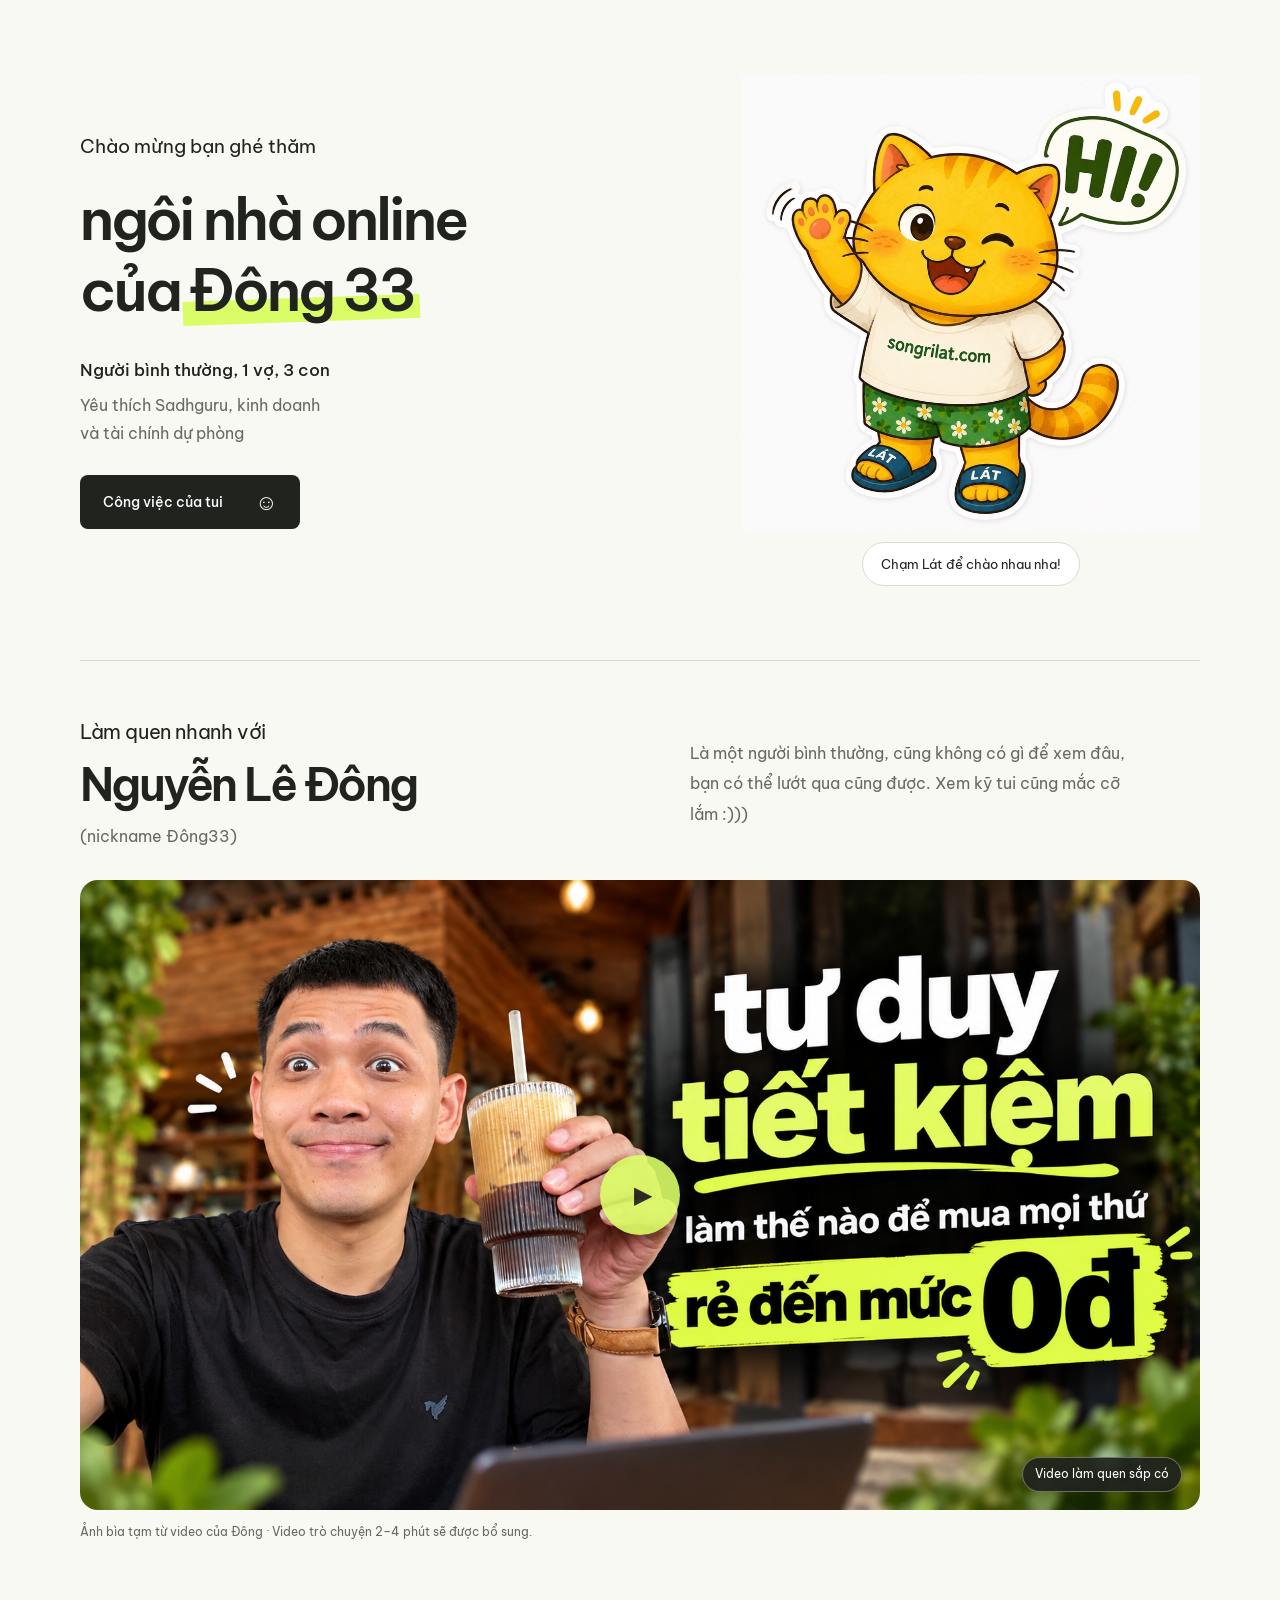
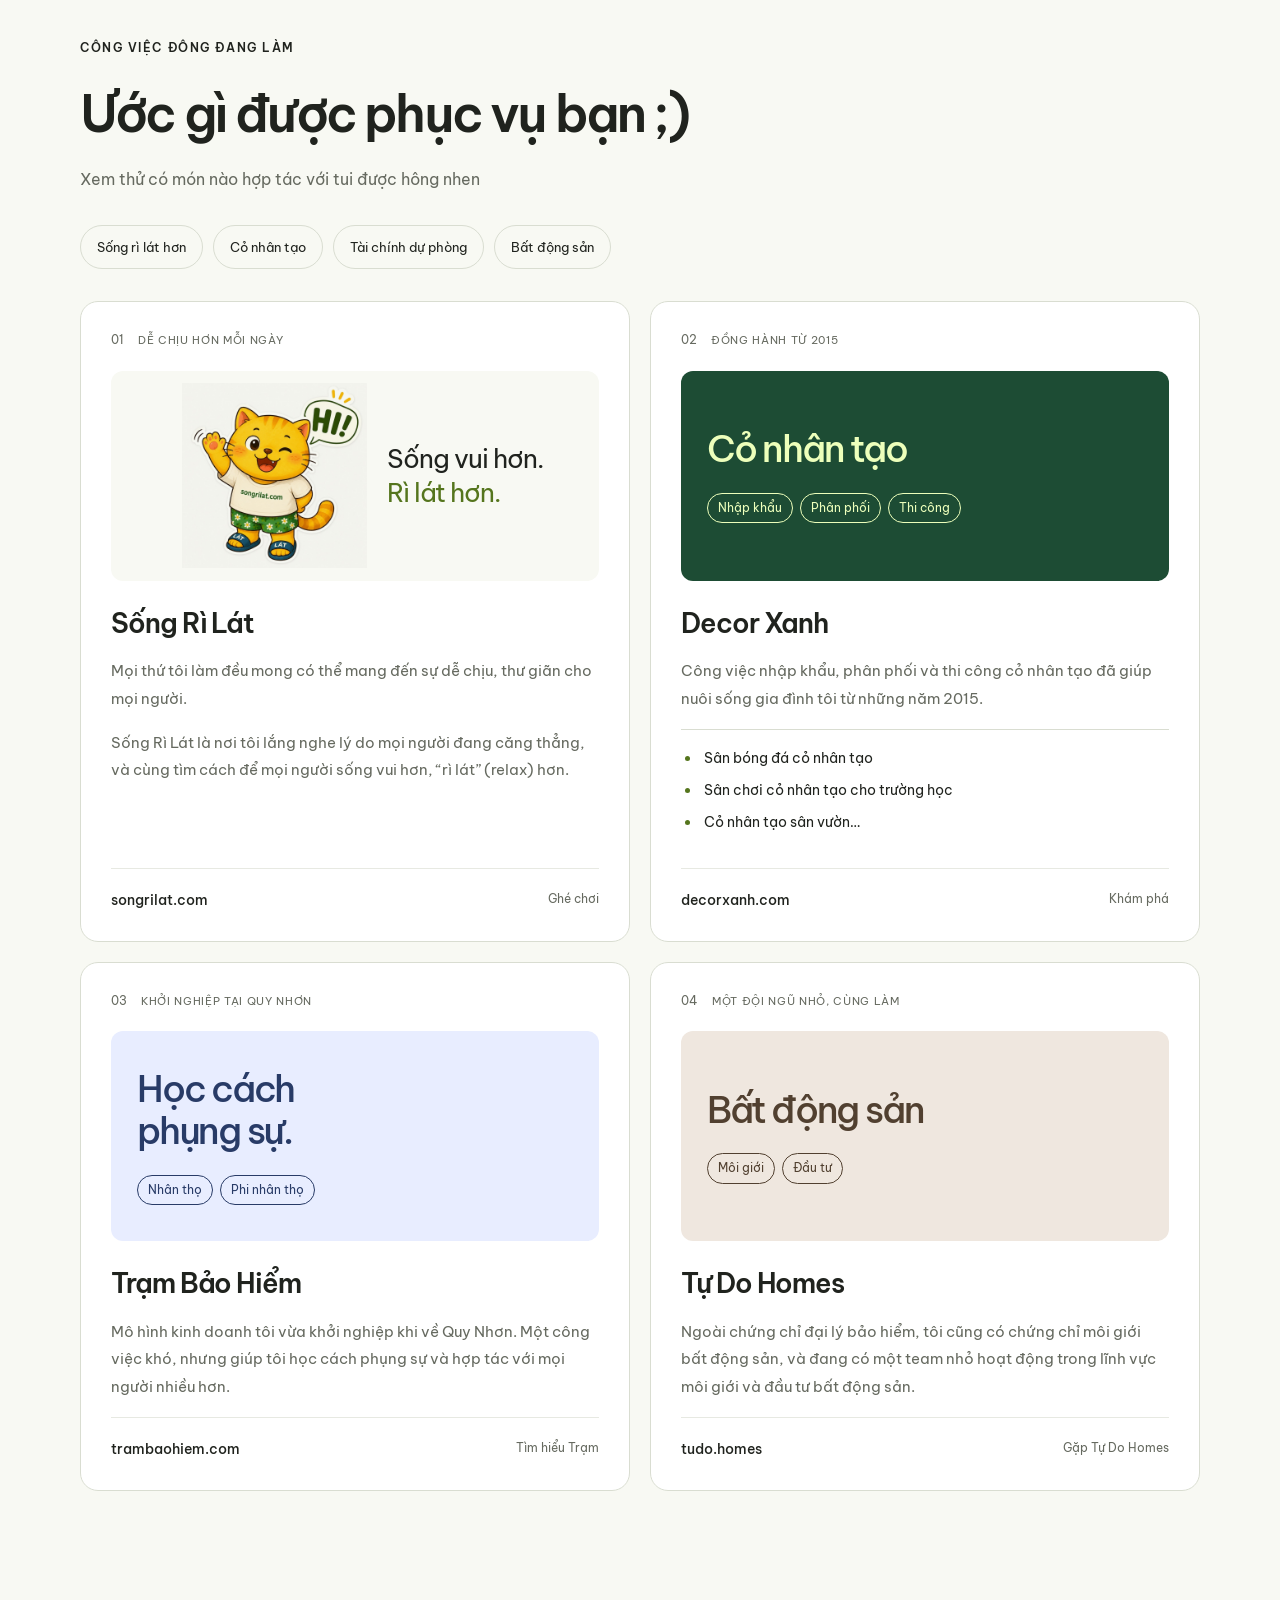
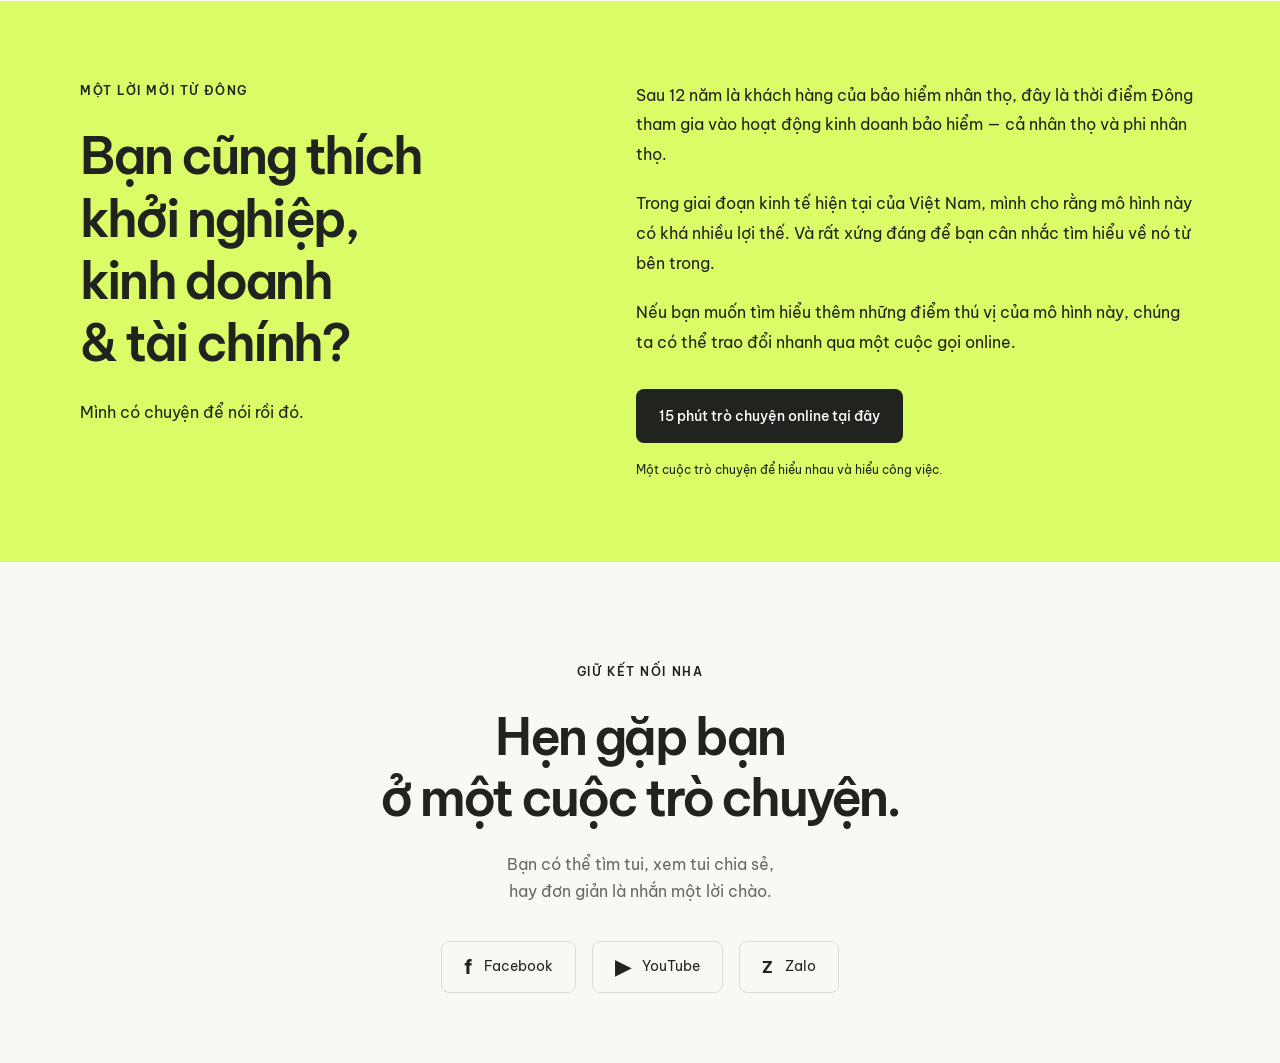
==== index.html @ ec653a2a "Add files via upload" ====
<!doctype html>
<html lang="vi">
<head>
<meta charset="UTF-8"><meta name="viewport" content="width=device-width, initial-scale=1">
<title>Ngôi nhà online của Đông 33</title>
<meta name="description" content="Người bình thường, 1 vợ, 3 con. Yêu thích Sadhguru, kinh doanh và tài chính dự phòng. Chào mừng bạn ghé ngôi nhà online của Đông 33.">
<meta name="theme-color" content="#f8f9f3">
<link rel="icon" href="data:image/svg+xml,%3Csvg xmlns='http://www.w3.org/2000/svg' viewBox='0 0 64 64'%3E%3Crect width='64' height='64' rx='18' fill='%23DAFC67'/%3E%3Ctext x='32' y='45' text-anchor='middle' font-size='42'%3E☺%3C/text%3E%3C/svg%3E">
<link rel="preconnect" href="https://fonts.googleapis.com"><link rel="preconnect" href="https://fonts.gstatic.com" crossorigin><link href="https://fonts.googleapis.com/css2?family=Be+Vietnam+Pro:wght@400;500;600;700;800&display=swap" rel="stylesheet">
<link rel="stylesheet" href="style.css?v=6">
</head>
<body>
<a class="skip" href="#main">Đến nội dung chính</a>

<main id="main">
<section class="hero wrap" aria-labelledby="hero-title">
<div class="hero-copy"><h1 id="hero-title"><span class="welcome-line">Chào mừng bạn ghé thăm</span><span class="home-line">ngôi nhà online<br>của <span class="highlight hero-name">Đông 33</span></span></h1><p class="intro">Người bình thường, 1 vợ, 3 con</p><p class="hero-note">Yêu thích Sadhguru, kinh doanh<br class="desktop-break"> và tài chính dự phòng</p><a class="button dark" href="#dang-xay">Công việc của tui <span aria-hidden="true">☺</span></a></div>
<div class="lat-welcome"><button class="lat-button" id="lat-hello" type="button" aria-label="Chào Lát"><img src="assets/lat-wave.jpg" alt="Mèo Lát mặc áo Sống Rì Lát, đứng vẫy chào" width="900" height="900" fetchpriority="high"></button><p class="lat-speech" id="lat-speech" aria-live="polite">Chạm Lát để chào nhau nha!</p></div>
</section>
<section class="section wrap video-section reveal" id="lam-quen" aria-labelledby="video-title"><div class="section-heading"><h2 id="video-title"><span class="video-intro-line">Làm quen nhanh với</span><span>Nguyễn Lê Đông</span><small>(nickname Đông33)</small></h2><p>Là một người bình thường, cũng không có gì để xem đâu, bạn có thể lướt qua cũng được. Xem kỹ tui cũng mắc cỡ lắm :)))</p></div><button class="video-cover" type="button" data-dialog="video-dialog" aria-label="Xem thông tin video làm quen"><img src="assets/video-thumbnail.png?v=3" alt="Thumbnail: Tư duy tiết kiệm — làm thế nào để mua mọi thứ rẻ đến mức 0đ" width="1672" height="941" loading="lazy"><span class="play" aria-hidden="true">▶</span><span class="video-status">Video làm quen sắp có</span></button><p class="thumbnail-note">Ảnh bìa tạm từ video của Đông · Video trò chuyện 2–4 phút sẽ được bổ sung.</p></section>
<section class="section wrap projects" id="dang-xay" aria-labelledby="projects-title"><div class="section-heading reveal"><p class="eyebrow">CÔNG VIỆC ĐÔNG ĐANG LÀM</p><h2 id="projects-title">Ước gì được phục vụ bạn ;)</h2><p>Xem thử có món nào hợp tác với tui được hông nhen</p></div>
<div class="topic-links" aria-label="Chọn điều bạn quan tâm"><a href="#songrilat">Sống rì lát hơn</a><a href="#decorxanh">Cỏ nhân tạo</a><a href="#trambaohiem">Tài chính dự phòng</a><a href="#tudohomes">Bất động sản</a></div>
<div class="project-grid">
<article class="project-card lat-card reveal" id="songrilat"><div class="project-top"><span class="project-number">01</span><span class="project-category">DỄ CHỊU HƠN MỖI NGÀY</span></div><div class="project-visual lat-card-visual"><img src="assets/lat-wave.jpg" alt="Lát, chú mèo của Sống Rì Lát" width="900" height="900" loading="lazy"><span>Sống vui hơn.<br><em>Rì lát hơn.</em></span></div><h3>Sống Rì Lát</h3><p>Mọi thứ tôi làm đều mong có thể mang đến sự dễ chịu, thư giãn cho mọi người.</p><p>Sống Rì Lát là nơi tôi lắng nghe lý do mọi người đang căng thẳng, và cùng tìm cách để mọi người sống vui hơn, “rì lát” (relax) hơn.</p><a class="project-link" href="https://songrilat.com" target="_blank" rel="noopener noreferrer">songrilat.com <span>Ghé chơi</span></a></article>
<article class="project-card reveal" id="decorxanh"><div class="project-top"><span class="project-number">02</span><span class="project-category">ĐỒNG HÀNH TỪ 2015</span></div><div class="project-visual decor-visual"><strong>Cỏ nhân tạo</strong><div class="keyword-row"><span>Nhập khẩu</span><span>Phân phối</span><span>Thi công</span></div></div><h3>Decor Xanh</h3><p>Công việc nhập khẩu, phân phối và thi công cỏ nhân tạo đã giúp nuôi sống gia đình tôi từ những năm 2015.</p><ul class="product-list"><li>Sân bóng đá cỏ nhân tạo</li><li>Sân chơi cỏ nhân tạo cho trường học</li><li>Cỏ nhân tạo sân vườn…</li></ul><a class="project-link" href="https://decorxanh.com" target="_blank" rel="noopener noreferrer">decorxanh.com <span>Khám phá</span></a></article>
<article class="project-card reveal" id="trambaohiem"><div class="project-top"><span class="project-number">03</span><span class="project-category">KHỞI NGHIỆP TẠI QUY NHƠN</span></div><div class="project-visual insurance-visual"><strong>Học cách<br>phụng sự.</strong><div class="keyword-row"><span>Nhân thọ</span><span>Phi nhân thọ</span></div></div><h3>Trạm Bảo Hiểm</h3><p>Mô hình kinh doanh tôi vừa khởi nghiệp khi về Quy Nhơn. Một công việc khó, nhưng giúp tôi học cách phụng sự và hợp tác với mọi người nhiều hơn.</p><a class="project-link" href="https://trambaohiem.com" target="_blank" rel="noopener noreferrer">trambaohiem.com <span>Tìm hiểu Trạm</span></a></article>
<article class="project-card reveal" id="tudohomes"><div class="project-top"><span class="project-number">04</span><span class="project-category">MỘT ĐỘI NGŨ NHỎ, CÙNG LÀM</span></div><div class="project-visual homes-visual"><strong>Bất động sản</strong><div class="keyword-row"><span>Môi giới</span><span>Đầu tư</span></div></div><h3>Tự Do Homes</h3><p>Ngoài chứng chỉ đại lý bảo hiểm, tôi cũng có chứng chỉ môi giới bất động sản, và đang có một team nhỏ hoạt động trong lĩnh vực môi giới và đầu tư bất động sản.</p><a class="project-link" href="https://tudo.homes" target="_blank" rel="noopener noreferrer">tudo.homes <span>Gặp Tự Do Homes</span></a></article>
</div></section>
<section class="recruit-section" id="lam-chung" aria-labelledby="recruit-title"><div class="wrap recruit reveal"><div><p class="eyebrow">MỘT LỜI MỜI TỪ ĐÔNG</p><h2 id="recruit-title">Bạn cũng thích<br>khởi nghiệp,<br>kinh doanh<br>& tài chính?</h2><p class="invite-note">Mình có chuyện để nói rồi đó.</p></div><div class="recruit-copy"><p>Sau 12 năm là khách hàng của bảo hiểm nhân thọ, đây là thời điểm Đông tham gia vào hoạt động kinh doanh bảo hiểm — cả nhân thọ và phi nhân thọ.</p><p>Trong giai đoạn kinh tế hiện tại của Việt Nam, mình cho rằng mô hình này có khá nhiều lợi thế. Và rất xứng đáng để bạn cân nhắc tìm hiểu về nó từ bên trong.</p><p>Nếu bạn muốn tìm hiểu thêm những điểm thú vị của mô hình này, chúng ta có thể trao đổi nhanh qua một cuộc gọi online.</p><button class="button dark" type="button" data-dialog="booking-dialog">15 phút trò chuyện online tại đây</button><p class="recruit-footnote">Một cuộc trò chuyện để hiểu nhau và hiểu công việc.</p></div></div></section>
<section class="section wrap contact" id="ket-noi" aria-labelledby="contact-title"><p class="eyebrow">GIỮ KẾT NỐI NHA</p><h2 id="contact-title">Hẹn gặp bạn<br>ở một cuộc trò chuyện.</h2><p>Bạn có thể tìm tui, xem tui chia sẻ,<br>hay đơn giản là nhắn một lời chào.</p><div class="social-links"><button type="button" data-social="Facebook"><span class="social-icon" aria-hidden="true">f</span>Facebook</button><button type="button" data-social="YouTube"><span class="social-icon" aria-hidden="true">▶</span>YouTube</button><button type="button" data-social="Zalo"><span class="social-icon zalo" aria-hidden="true">Z</span>Zalo</button></div></section>
</main>
<dialog id="video-dialog" aria-labelledby="video-dialog-title"><button class="close" aria-label="Đóng">×</button><p class="eyebrow">VIDEO LÀM QUEN · 2–4 PHÚT</p><h2 id="video-dialog-title">Một cuộc trò chuyện,<br>rất Đông.</h2><p>Video đang được chuẩn bị. Khi có video thật, bạn sẽ xem ngay tại đây.</p><div class="dialog-note">Gia đình, hành trình tự làm ăn và quan điểm “vững vàng rồi mới tự do”.</div><button class="button dark dismiss">Mình khám phá tiếp nha</button></dialog>
<dialog id="booking-dialog" aria-labelledby="booking-title"><button class="close" aria-label="Đóng">×</button><p class="eyebrow">15 PHÚT · ONLINE</p><h2 id="booking-title">Mình hẹn một buổi nha.</h2><p>Lịch hẹn chưa được kết nối trong bản mẫu này. Chưa có cuộc hẹn nào được tạo.</p><div class="dialog-note">Khi lịch của Đông được kết nối, bạn sẽ chọn giờ phù hợp và nhận thông tin tham gia tại bước này.</div><button class="button dark dismiss">Đã hiểu</button></dialog>
<dialog id="social-dialog" aria-labelledby="social-title"><button class="close" aria-label="Đóng">×</button><p class="eyebrow">KẾT NỐI VỚI ĐÔNG</p><h2 id="social-title"></h2><p>Link tài khoản chính thức chưa được bổ sung vào bản mẫu. Kênh này sẽ dẫn thẳng đến trang của Đông khi được kết nối.</p><button class="button dark dismiss">Quay lại trang</button></dialog>
<script src="app.js?v=2"></script>
</body></html>
---- style.css ----
:root{--bg:#f8f9f3;--ink:#20231e;--muted:#666a60;--line:#d9ddd1;--lime:#dafc67;--white:#fff;--radius:18px}*{box-sizing:border-box}html{scroll-behavior:smooth;scroll-padding-top:30px}body{margin:0;background:var(--bg);color:var(--ink);font-family:'Be Vietnam Pro',Arial,sans-serif;font-size:16px;line-height:1.7}button,a{-webkit-tap-highlight-color:transparent}button{font:inherit;cursor:pointer}a{color:inherit;text-decoration:none}button:focus-visible,a:focus-visible{outline:3px solid #527800;outline-offset:6px}button{color:inherit}h1,h2,h3,p{margin:0}h1,h2,h3{line-height:1.2;font-weight:600;letter-spacing:-.055em}h2{font-size:clamp(2rem,4vw,3.3rem)}.wrap{width:min(1120px,calc(100% - 48px));margin-inline:auto}.header{height:100px;display:flex;align-items:center;justify-content:space-between;border-bottom:1px solid var(--line)}.wordmark{font-weight:800;font-size:32px;letter-spacing:-2px;line-height:1}.brand-dot{color:#6e861e}.header-link{display:flex;align-items:center;gap:14px;font-size:14px}.small-spark{font-size:28px}.hero{padding-top:85px;display:grid;grid-template-columns:1.2fr 1fr;align-items:center;gap:30px}.eyebrow{font-size:12px;font-weight:600;letter-spacing:.13em;line-height:1.7;margin-bottom:24px}.hero h1{font-size:clamp(4rem,7.5vw,6.5rem);line-height:1.14;margin:0 0 28px}.highlight{position:relative;z-index:0;white-space:nowrap}.highlight:after{content:'';position:absolute;inset:55% -7px 0;background:var(--lime);z-index:-1;transform:rotate(-3deg)}.intro{font-size:19px;line-height:1.8;margin-bottom:18px}.hero-note{color:var(--muted);margin-bottom:30px}.button{display:inline-flex;align-items:center;justify-content:center;gap:32px;min-height:54px;padding:15px 23px;border:0;border-radius:8px;font-size:14px;font-weight:500;line-height:1.6;transition:transform .2s,background .2s}.button:hover{transform:translateY(-2px)}.dark{background:var(--ink);color:var(--white)}.dark:hover{background:#363e29}.button span{font-size:22px;line-height:1}.portrait-composition{position:relative;justify-self:center;width:350px;padding-top:28px}.portrait-ring{width:312px;height:312px;border:1px solid #bcc5a6;border-radius:50%;display:grid;place-items:center;margin:auto;background:#edf1e5}.portrait{width:286px;height:286px;border-radius:50%;background-image:url('assets/profile-reference.png');background-repeat:no-repeat;background-size:1830.93px 429.12px;background-position:-78.2px -71.52px}.portrait-note{position:absolute;top:0;left:0;transform:rotate(-9deg);font-size:16px}.portrait-spark{position:absolute;right:-12px;top:6px;font-size:90px;line-height:1;color:#859e3c}.portrait-caption{text-align:center;font-size:16px;font-weight:600;margin-top:26px}.portrait-caption span{display:block;font-size:13px;font-weight:400;color:var(--muted);margin-top:3px}.hero-bottom{grid-column:1/-1;margin-top:55px;border-top:1px solid var(--line);padding:20px 0;display:flex;justify-content:space-between;font-size:12px;color:var(--muted)}.section{padding-block:95px}.section-heading{margin-bottom:40px}.section-heading h2{margin-bottom:22px}.section-heading>p:last-child{color:var(--muted)}.video-section{padding-top:80px}.video-section .section-heading{display:grid;grid-template-columns:1.3fr 1fr;column-gap:40px;align-items:end}.video-section .eyebrow{grid-column:1/-1}.video-section .section-heading h2{margin-bottom:0}.video-cover{display:flex;flex-direction:column;justify-content:space-between;width:100%;aspect-ratio:16/9;border:none;border-radius:var(--radius);padding:32px 36px;text-align:left;background:#252b24;color:#f4f6ed;overflow:hidden}.video-top,.video-bottom{display:flex;align-items:center;justify-content:space-between;gap:16px;font-size:12px;letter-spacing:.07em}.video-top{color:#c8cdbf}.video-center{display:flex;align-items:center;justify-content:center;gap:38px;font-size:clamp(2rem,4.6vw,4rem);font-weight:500;line-height:1.25;letter-spacing:-.05em}.play{width:80px;height:80px;display:grid;place-items:center;border-radius:50%;background:var(--lime);color:var(--ink);font-size:24px;letter-spacing:0;padding-left:5px;transition:transform .2s}.video-cover:hover .play{transform:scale(1.08)}.video-bottom{letter-spacing:0}.video-status{padding:6px 12px;border:1px solid #697260;border-radius:30px;white-space:nowrap}.projects{padding-top:25px}.lime-dot{color:#809c29}.project-grid{display:grid;grid-template-columns:1fr 1fr;gap:20px}.project-card{background:#fff;border:1px solid var(--line);border-radius:var(--radius);padding:28px 30px;transition:background .2s,transform .2s}.project-card:hover{background:#f0f5e4;transform:translateY(-3px)}.project-top{display:flex;align-items:center;gap:14px;margin-bottom:34px}.project-number{color:var(--muted);font-size:12px}.project-category{font-size:11px;letter-spacing:.06em;color:var(--muted)}.project-card h3{display:flex;align-items:center;justify-content:space-between;font-size:27px;letter-spacing:-.04em;margin-bottom:16px;gap:12px}.project-mark{font-size:38px;font-weight:400;line-height:1}.project-card p{color:var(--muted)}.project-link{border-top:1px solid #e7e9e2;padding-top:20px;margin-top:30px;display:flex;justify-content:space-between;gap:10px;font-size:14px;font-weight:500}.project-link span{font-size:12px;font-weight:400;color:var(--muted)}.recruit-section{background:var(--lime);margin-top:15px}.recruit{padding-block:78px;display:grid;grid-template-columns:1.2fr 1fr;gap:50px}.recruit h2{font-size:clamp(2.4rem,4.2vw,3.7rem)}.recruit h2 span{color:#718830}.recruit-copy>p{margin-bottom:20px}.recruit-copy .button{margin-top:6px}.recruit-copy .recruit-footnote{font-size:12px;margin-top:16px;margin-bottom:0}.opportunity{grid-column:1/-1;border-top:1px solid #8ea345;padding-top:40px;display:grid;grid-template-columns:1.2fr 1fr;gap:50px}.opportunity[hidden]{display:none}.opportunity h3{font-size:30px}.opportunity ul{padding-left:20px;margin-block:20px}.opportunity li{margin-bottom:10px}.small{font-size:12px;margin-top:16px}.contact{text-align:center;padding-block:100px}.contact h2{margin-bottom:22px}.contact>p:not(.eyebrow){color:var(--muted)}.social-links{display:flex;justify-content:center;gap:16px;margin-top:36px}.social-links button{border:1px solid var(--line);border-radius:8px;background:transparent;display:flex;align-items:center;gap:12px;min-height:52px;padding:12px 22px;font-size:14px}.social-links button:hover{background:var(--lime);border-color:var(--lime)}.social-icon{font-size:20px;font-weight:700;line-height:1}.social-icon.zalo{font-size:16px}.footer{border-top:1px solid var(--line);padding-block:30px;display:flex;align-items:center;justify-content:space-between;gap:20px}.footer>span{font-size:12px;color:var(--muted)}dialog{border:1px solid var(--line);border-radius:20px;padding:44px;width:min(550px,calc(100% - 32px));max-height:calc(100dvh - 40px);background:var(--bg);color:var(--ink)}dialog::backdrop{background:#121a16b8;backdrop-filter:blur(5px)}dialog h2{font-size:30px;margin-bottom:22px}dialog p{color:var(--muted)}.close{position:absolute;right:12px;top:10px;width:44px;height:44px;background:transparent;border:0;font-size:28px}.dialog-note{border-left:3px solid #a6c33d;padding:12px 16px;margin-block:24px;font-size:14px;background:#eff2e6}.skip{position:fixed;top:-100px;left:20px;z-index:10;background:var(--lime);padding:12px}.skip:focus{top:10px}body.modal-open{overflow:hidden}
@media(max-width:760px){.wrap{width:calc(100% - 40px)}.header{height:78px}.wordmark{font-size:29px}.header-link{font-size:12px;gap:10px}.hero{padding-top:45px;grid-template-columns:1fr;gap:34px}.hero h1{font-size:clamp(3.5rem,15vw,5rem);margin-bottom:24px}.eyebrow{font-size:11px;margin-bottom:20px}.intro{font-size:17px}.hero-note{font-size:15px}.portrait-composition{width:290px;padding-top:24px;justify-self:center}.portrait-ring{width:258px;height:258px}.portrait{width:236px;height:236px;background-size:1510.83px 354.10px;background-position:-64.53px -59.02px}.portrait-note{font-size:14px;left:-2px}.portrait-spark{font-size:70px;right:0}.portrait-caption{margin-top:15px;font-size:14px}.hero-bottom{margin-top:0;padding:18px 0;justify-content:center}.hero-bottom span:last-child{display:none}.section{padding-block:62px}.section-heading{margin-bottom:28px}.section-heading h2{font-size:32px}.section-heading>p:last-child{font-size:15px}.video-section .section-heading{display:block}.video-section .section-heading h2{margin-bottom:18px}.video-cover{padding:18px;aspect-ratio:16/11;border-radius:12px}.video-top{font-size:9px;letter-spacing:0;align-items:flex-start}.video-top span{white-space:nowrap}.video-center{gap:18px;font-size:27px}.play{width:52px;height:52px;font-size:17px;flex-shrink:0}.video-bottom{font-size:10px;gap:8px}.video-status{padding:3px 8px}.projects{padding-top:0}.project-grid{grid-template-columns:1fr;gap:14px}.project-card{padding:24px}.project-top{margin-bottom:23px}.project-card h3{font-size:26px}.project-link{margin-top:24px;padding-top:18px}.recruit{grid-template-columns:1fr;padding-block:52px;gap:28px}.recruit h2{font-size:39px}.recruit-copy p{font-size:15px}.recruit .button{width:100%;gap:16px;padding-inline:15px}.recruit-copy .recruit-footnote{font-size:12px}.opportunity{grid-template-columns:1fr;gap:24px;padding-top:28px}.contact{padding-block:70px}.contact h2{font-size:32px}.contact>p:not(.eyebrow){font-size:15px}.social-links{gap:9px}.social-links button{padding:11px 12px;font-size:12px;gap:8px;flex:1;justify-content:center}.footer{flex-wrap:wrap;padding-block:25px;gap:18px}.footer>span:last-child{width:100%;text-align:center;border-top:1px solid var(--line);padding-top:18px}dialog{padding:48px 24px 28px}dialog h2{font-size:27px}dialog .button{width:100%}}
@media(prefers-reduced-motion:reduce){html{scroll-behavior:auto}*,*:before,*:after{transition:none!important}}
/* A personal welcome, with Lát. */
.hero{padding-top:72px;padding-bottom:64px;grid-template-columns:1.35fr 1fr;gap:44px;min-height:650px}.hero h1{font-size:clamp(2.25rem,3.75vw,3.3rem);line-height:1.32;letter-spacing:-.05em;margin-bottom:28px}.hello{display:block;font-size:1.55em;margin-bottom:10px}.hero .highlight:after{inset:62% -5px 0}.hero .intro{font-size:18px;margin-bottom:12px}.hero .hero-note{font-size:17px}.lat-welcome{text-align:center}.lat-button{display:block;width:100%;padding:0;border:0;background:transparent;border-radius:24px;transform-origin:50% 90%;animation:lat-arrive 1s ease-out both}.lat-button img{width:100%;height:auto;display:block;mix-blend-mode:multiply;pointer-events:none}.lat-button:hover{transform:rotate(-3deg)}.lat-button.waving{animation:wave-hello .8s ease-in-out}.lat-speech{display:inline-block;border:1px solid var(--line);padding:10px 18px;border-radius:30px;font-size:13px;background:#fff;margin-top:10px;min-height:44px}.video-section{padding-block:56px 76px;border-top:1px solid var(--line)}.video-cover{position:relative;padding:0;aspect-ratio:16/9;display:block;background:#20231e}.video-cover>img{width:100%;height:100%;object-fit:cover;display:block;transition:transform .5s}.video-cover:hover>img{transform:scale(1.025)}.video-cover .play{position:absolute;left:50%;top:50%;transform:translate(-50%,-50%);box-shadow:0 4px 30px #0005;opacity:.9}.video-cover:hover .play{transform:translate(-50%,-50%) scale(1.08)}.video-cover .video-status{position:absolute;bottom:18px;right:18px;background:#20231eec;color:white;font-size:12px;border-color:#ffffff55}.thumbnail-note{font-size:12px;color:var(--muted);margin-top:12px}.projects{padding-top:20px}.topic-links{display:flex;flex-wrap:wrap;gap:10px;margin:-8px 0 32px}.topic-links a{padding:10px 16px;border:1px solid var(--line);border-radius:30px;font-size:13px;transition:background .2s,transform .2s}.topic-links a:hover{background:var(--lime);transform:translateY(-2px)}.project-card{display:flex;flex-direction:column;scroll-margin-top:24px}.project-card:hover{background:white}.project-card:target{border-color:#83a221;box-shadow:0 0 0 3px #dafc6770}.project-top{margin-bottom:20px}.project-visual{border-radius:12px;min-height:210px;padding:26px;margin-bottom:26px;display:flex;flex-direction:column;justify-content:center;gap:22px;overflow:hidden;transition:transform .3s}.project-card:hover .project-visual{transform:translateY(-3px)}.project-visual strong{font-size:37px;font-weight:500;line-height:1.15;letter-spacing:-.06em}.keyword-row{display:flex;flex-wrap:wrap;gap:7px}.keyword-row span{font-size:12px;border:1px solid currentColor;border-radius:30px;padding:4px 10px}.decor-visual{background:#1d4c34;color:#edffbb}.insurance-visual{background:#e8edff;color:#283b67}.homes-visual{background:#efe7df;color:#514030}.lat-card-visual{background:#f8f9f3;padding:12px 15px;flex-direction:row;align-items:center;gap:5px}.lat-card-visual img{width:47%;height:185px;object-fit:contain;mix-blend-mode:multiply;transition:transform .35s}.lat-card:hover .lat-card-visual img{transform:rotate(-5deg)}.lat-card-visual>span{font-size:26px;line-height:1.3;letter-spacing:-.04em}.lat-card-visual em{font-style:normal;color:#55751d}.project-card h3{margin-bottom:18px}.project-card>p{font-size:15px;line-height:1.85;margin-bottom:16px}.project-card .project-link{margin-top:auto;padding-top:20px}.recruit{grid-template-columns:1fr 1.15fr;gap:65px;padding-block:80px}.recruit h2{font-size:clamp(2.25rem,4vw,3.4rem);line-height:1.22}.invite-note{font-size:16px;margin-top:24px}.recruit-copy>p{font-size:16px;line-height:1.85}.recruit-copy .button{margin-top:12px}.reveal.is-visible{animation:reveal-in .7s ease-out both}.contact{padding-bottom:70px}.button:active,.topic-links a:active{transform:scale(.97)}
@keyframes wave-hello{0%,100%{transform:rotate(0)}20%,60%{transform:rotate(-6deg)}40%,80%{transform:rotate(5deg)}}
@keyframes lat-arrive{from{opacity:0;transform:translateY(20px) rotate(5deg)}to{opacity:1;transform:none}}
@keyframes reveal-in{from{opacity:.4;transform:translateY(22px)}to{opacity:1;transform:none}}
@media(max-width:760px){.hero{grid-template-columns:1fr;min-height:0;padding-top:36px;padding-bottom:38px;gap:22px}.hero h1{font-size:32px;line-height:1.34;margin-bottom:22px}.hello{font-size:1.55em;margin-bottom:9px}.hero .intro{font-size:16px}.hero .hero-note{font-size:15px;margin-bottom:22px}.desktop-break{display:none}.lat-welcome{width:min(290px,85%);margin:auto}.lat-speech{font-size:12px;padding:8px 14px;margin-top:0}.video-section{padding-block:44px 54px}.video-cover{aspect-ratio:16/9}.video-cover .video-status{bottom:10px;right:10px;font-size:10px;padding:3px 8px}.video-cover .play{width:46px;height:46px;font-size:15px}.thumbnail-note{font-size:11px}.topic-links{gap:8px;margin-bottom:24px}.topic-links a{font-size:12px;padding:9px 12px}.project-visual{min-height:180px;padding:22px}.project-visual strong{font-size:34px}.lat-card-visual{padding:10px}.lat-card-visual img{height:165px}.lat-card-visual>span{font-size:25px}.project-card>p{font-size:15px}.project-card .project-link{margin-top:10px}.recruit{grid-template-columns:1fr;padding-block:50px;gap:28px}.recruit h2{font-size:36px}.recruit-copy>p{font-size:15px}.invite-note{margin-top:20px}.recruit .button{font-size:13px}.contact{padding-bottom:48px}}
@media(prefers-reduced-motion:reduce){*,*:before,*:after{animation:none!important;transition:none!important}.lat-button:hover,.project-card:hover,.project-card:hover .project-visual,.lat-card:hover .lat-card-visual img{transform:none}}
/* Clearer hierarchy for the welcome and introduction. */
.hero{grid-template-columns:1.3fr 1fr;gap:58px;padding-top:64px;padding-bottom:64px;min-height:620px}.hero h1{font-size:clamp(1.45rem,2.25vw,2rem);font-weight:400;line-height:1.5;letter-spacing:-.035em;margin-bottom:28px}.hero .hello{font-size:clamp(2.8rem,4.5vw,4rem);font-weight:600;line-height:1.15;margin-bottom:23px}.welcome-line,.home-line{display:block}.hero-name{display:table;font-size:clamp(3.4rem,5.6vw,5rem);font-weight:600;line-height:1.18;letter-spacing:-.065em;margin-top:8px}.hero .intro{font-size:17px;font-weight:500;line-height:1.7;margin-bottom:6px}.hero .hero-note{font-size:16px;line-height:1.8;margin-bottom:27px}.video-section .section-heading{grid-template-columns:1.1fr 1fr;gap:50px;align-items:center;margin-bottom:30px}.video-section h2>span{display:block}.video-section h2 .video-intro-line{font-size:20px;font-weight:400;letter-spacing:-.02em;line-height:1.5;margin-bottom:9px}.video-section h2{font-size:clamp(2rem,3.6vw,3rem);line-height:1.22}.video-section h2 small{display:block;font-size:16px;font-weight:400;letter-spacing:0;line-height:1.7;margin-top:10px;color:var(--muted)}.video-section .section-heading>p:last-child{font-size:16px;line-height:1.9;max-width:450px}
@media(max-width:760px){.hero{grid-template-columns:1fr;gap:20px;min-height:0;padding-top:38px;padding-bottom:38px}.hero h1{font-size:clamp(1.1rem,4.8vw,1.45rem);line-height:1.55;margin-bottom:25px}.hero .hello{font-size:42px;margin-bottom:20px}.hero-name{font-size:60px;line-height:1.15;margin-top:6px}.hero .intro{font-size:15px;line-height:1.75;margin-bottom:5px}.hero .hero-note{font-size:14px;line-height:1.8;margin-bottom:24px}.hero .button{min-width:190px}.video-section .section-heading{display:block;margin-bottom:26px}.video-section h2{font-size:32px}.video-section h2 .video-intro-line{font-size:17px;margin-bottom:8px}.video-section h2 small{font-size:14px;margin-top:9px}.video-section .section-heading>p:last-child{font-size:14px;line-height:1.85;margin-top:20px;max-width:100%}}

.product-list{margin:0 0 26px;padding:16px 0 0 20px;border-top:1px solid var(--line);font-size:14px;line-height:1.8;color:var(--ink)}.product-list li{padding-left:3px;margin-bottom:7px}.product-list li::marker{color:#55751d}

/* Hero: a quiet welcome, a clear headline, a little movement. */
.hero{min-height:580px;padding-block:74px;gap:66px}.hero h1{margin-bottom:30px;line-height:1.18}.hero .welcome-line{font-size:clamp(1rem,1.5vw,1.25rem);font-weight:400;letter-spacing:0;line-height:1.6;margin-bottom:22px;animation:hero-text-in .65s ease-out both}.hero .home-line{font-size:clamp(2.4rem,4.5vw,4rem);font-weight:600;line-height:1.23;letter-spacing:-.055em;animation:hero-text-in .85s .1s ease-out both}.hero .hero-name{display:inline;font:inherit;letter-spacing:inherit;margin:0;white-space:nowrap}.hero .highlight:after{inset:68% -6px -1px;transform-origin:left center;animation:underline-draw 1.1s .5s both,underline-breathe 4s 1.6s ease-in-out infinite}.hero .intro,.hero .hero-note,.hero-copy>.button{animation:hero-text-in .8s .25s ease-out both}.lat-welcome{animation:welcome-float 5s 1s ease-in-out 3}
@keyframes hero-text-in{from{opacity:0;transform:translateY(16px)}to{opacity:1;transform:translateY(0)}}
@keyframes underline-draw{from{transform:scaleX(0) rotate(-2deg)}to{transform:scaleX(1) rotate(-2deg)}}
@keyframes underline-breathe{0%,100%{transform:scaleX(1) rotate(-2deg)}50%{transform:scaleX(.95) rotate(0deg)}}
@keyframes welcome-float{0%,100%{transform:translateY(0)}50%{transform:translateY(-8px)}}
@media(max-width:760px){.hero{min-height:0;padding-top:44px;padding-bottom:38px;gap:28px}.hero .welcome-line{font-size:15px;margin-bottom:16px}.hero .home-line{font-size:clamp(2.1rem,9.6vw,3.6rem);line-height:1.25;letter-spacing:-.055em}.hero h1{margin-bottom:25px}.hero .hero-name{font-size:inherit}.hero .highlight:after{inset:70% -4px -1px}}
@media(prefers-reduced-motion:reduce){.hero .welcome-line,.hero .home-line,.hero .highlight:after,.hero .intro,.hero .hero-note,.hero-copy>.button,.lat-welcome{animation:none!important}}
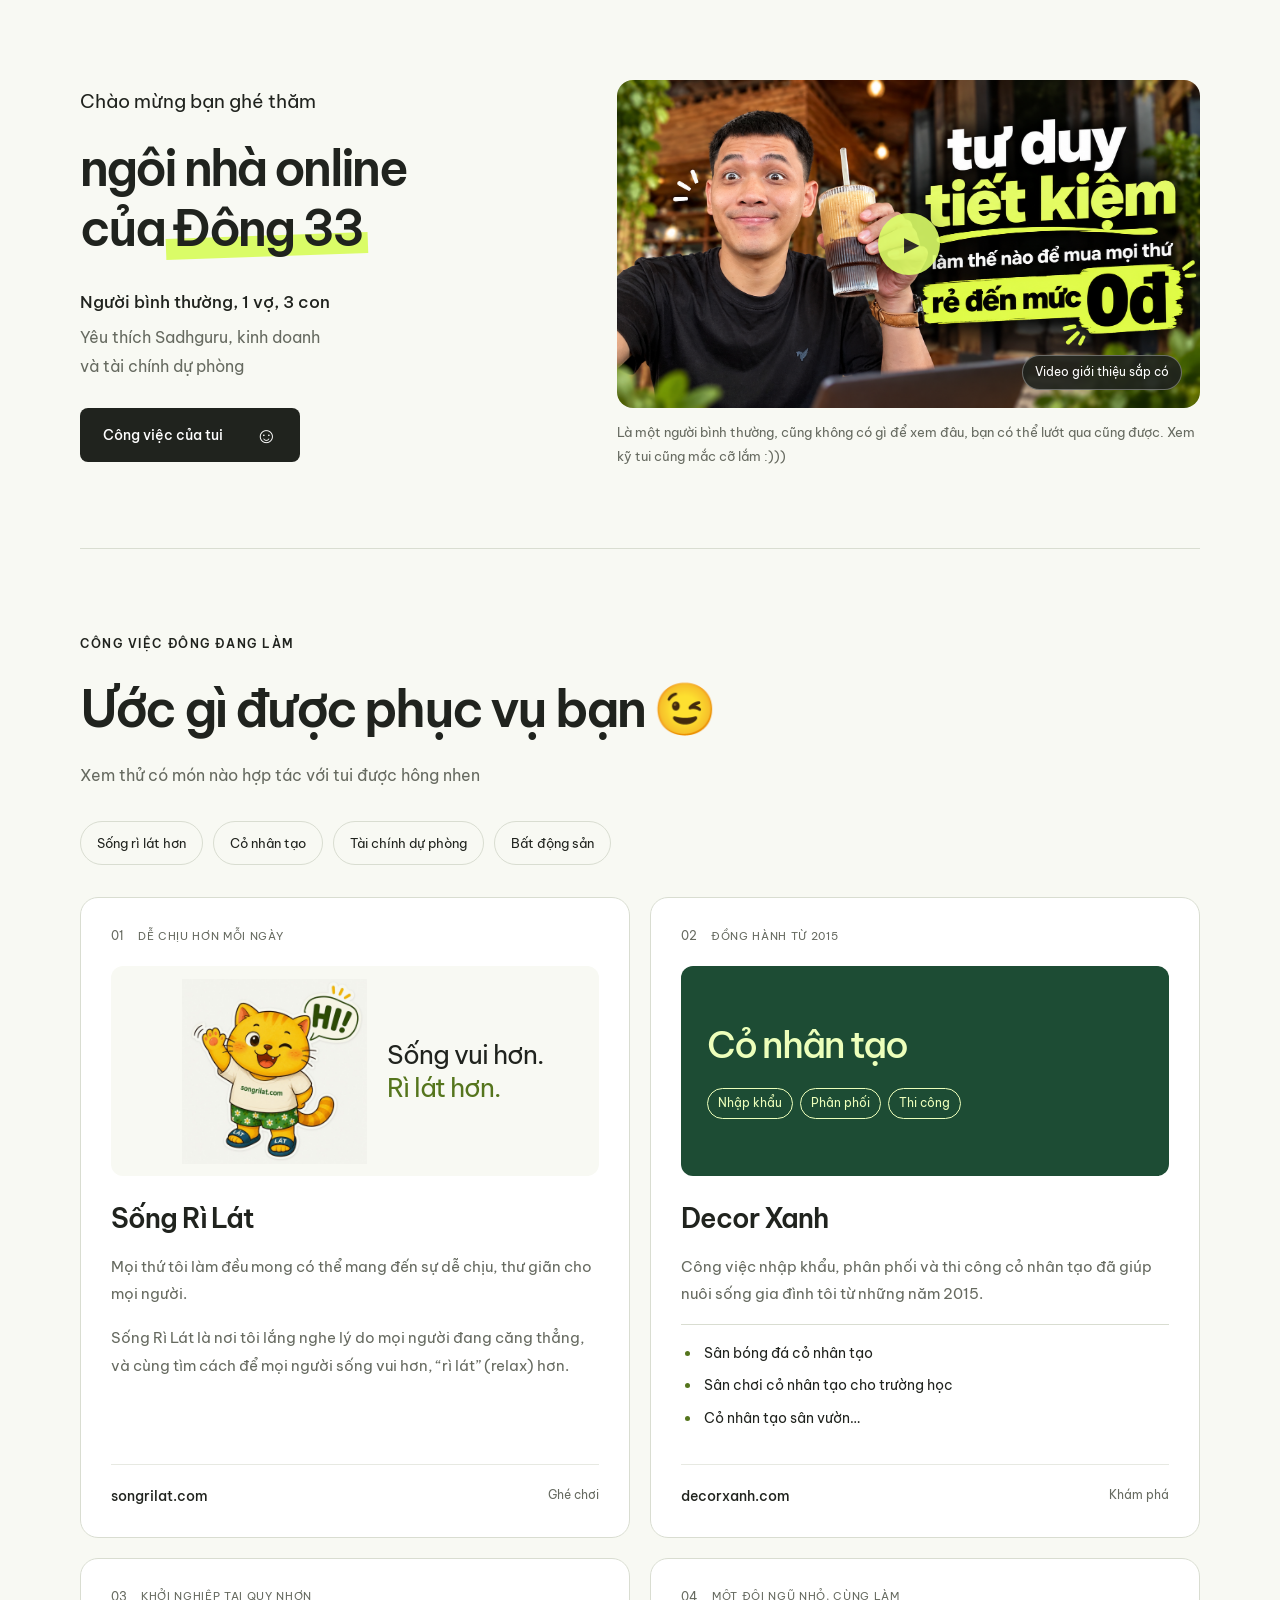
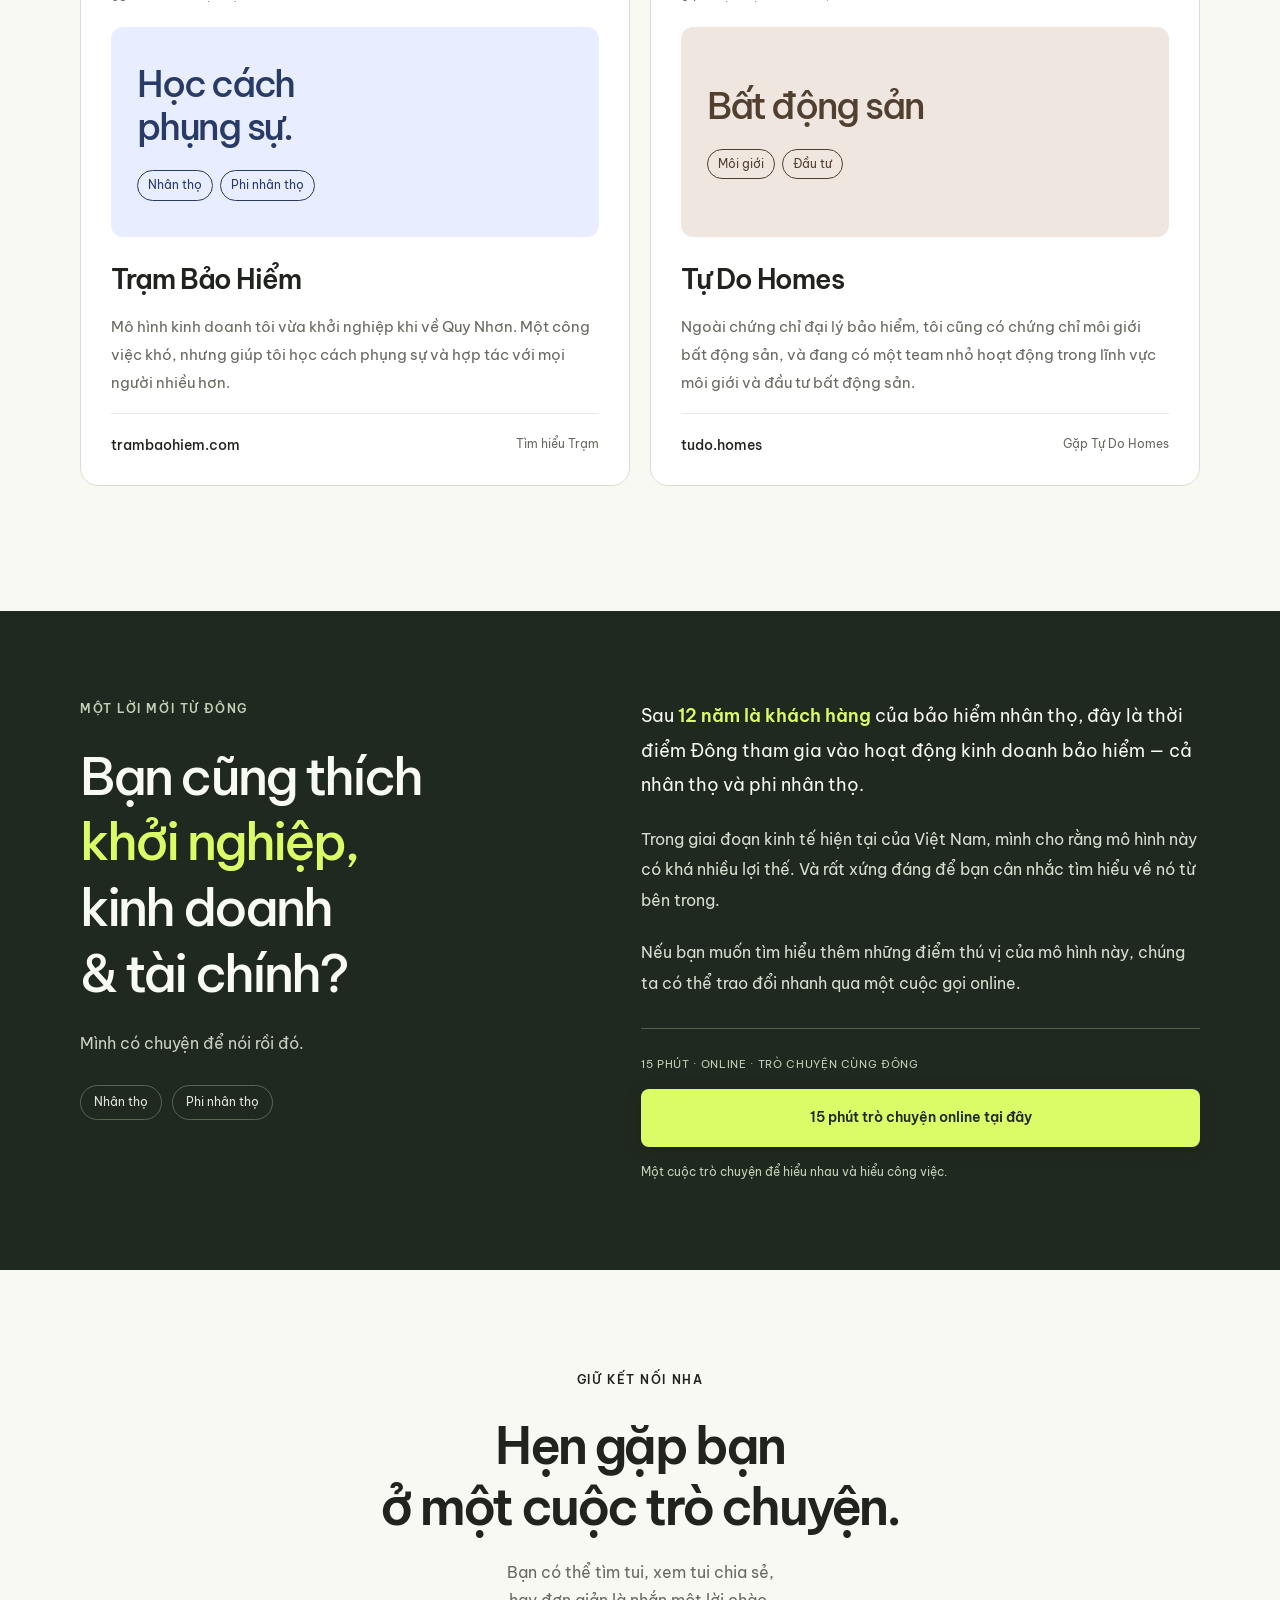
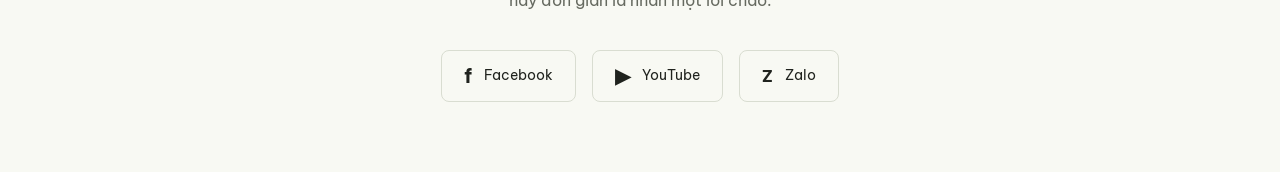
==== commit 1a186e9d: "Add files via upload" ====
--- a/index.html
+++ b/index.html
@@ -7,7 +7,7 @@
 <meta name="theme-color" content="#f8f9f3">
 <link rel="icon" href="data:image/svg+xml,%3Csvg xmlns='http://www.w3.org/2000/svg' viewBox='0 0 64 64'%3E%3Crect width='64' height='64' rx='18' fill='%23DAFC67'/%3E%3Ctext x='32' y='45' text-anchor='middle' font-size='42'%3E☺%3C/text%3E%3C/svg%3E">
 <link rel="preconnect" href="https://fonts.googleapis.com"><link rel="preconnect" href="https://fonts.gstatic.com" crossorigin><link href="https://fonts.googleapis.com/css2?family=Be+Vietnam+Pro:wght@400;500;600;700;800&display=swap" rel="stylesheet">
-<link rel="stylesheet" href="style.css?v=6">
+<link rel="stylesheet" href="style.css?v=7">
 </head>
 <body>
 <a class="skip" href="#main">Đến nội dung chính</a>
@@ -15,10 +15,9 @@
 <main id="main">
 <section class="hero wrap" aria-labelledby="hero-title">
 <div class="hero-copy"><h1 id="hero-title"><span class="welcome-line">Chào mừng bạn ghé thăm</span><span class="home-line">ngôi nhà online<br>của <span class="highlight hero-name">Đông 33</span></span></h1><p class="intro">Người bình thường, 1 vợ, 3 con</p><p class="hero-note">Yêu thích Sadhguru, kinh doanh<br class="desktop-break"> và tài chính dự phòng</p><a class="button dark" href="#dang-xay">Công việc của tui <span aria-hidden="true">☺</span></a></div>
-<div class="lat-welcome"><button class="lat-button" id="lat-hello" type="button" aria-label="Chào Lát"><img src="assets/lat-wave.jpg" alt="Mèo Lát mặc áo Sống Rì Lát, đứng vẫy chào" width="900" height="900" fetchpriority="high"></button><p class="lat-speech" id="lat-speech" aria-live="polite">Chạm Lát để chào nhau nha!</p></div>
+<div class="hero-video" id="lam-quen"><button class="video-cover" type="button" data-dialog="video-dialog" aria-label="Xem video giới thiệu Nguyễn Lê Đông"><img src="assets/video-thumbnail.png?v=3" alt="Thumbnail: Tư duy tiết kiệm — làm thế nào để mua mọi thứ rẻ đến mức 0đ" width="1672" height="941" fetchpriority="high"><span class="play" aria-hidden="true">▶</span><span class="video-status">Video giới thiệu sắp có</span></button><p class="hero-video-note">Là một người bình thường, cũng không có gì để xem đâu, bạn có thể lướt qua cũng được. Xem kỹ tui cũng mắc cỡ lắm :)))</p></div>
 </section>
-<section class="section wrap video-section reveal" id="lam-quen" aria-labelledby="video-title"><div class="section-heading"><h2 id="video-title"><span class="video-intro-line">Làm quen nhanh với</span><span>Nguyễn Lê Đông</span><small>(nickname Đông33)</small></h2><p>Là một người bình thường, cũng không có gì để xem đâu, bạn có thể lướt qua cũng được. Xem kỹ tui cũng mắc cỡ lắm :)))</p></div><button class="video-cover" type="button" data-dialog="video-dialog" aria-label="Xem thông tin video làm quen"><img src="assets/video-thumbnail.png?v=3" alt="Thumbnail: Tư duy tiết kiệm — làm thế nào để mua mọi thứ rẻ đến mức 0đ" width="1672" height="941" loading="lazy"><span class="play" aria-hidden="true">▶</span><span class="video-status">Video làm quen sắp có</span></button><p class="thumbnail-note">Ảnh bìa tạm từ video của Đông · Video trò chuyện 2–4 phút sẽ được bổ sung.</p></section>
-<section class="section wrap projects" id="dang-xay" aria-labelledby="projects-title"><div class="section-heading reveal"><p class="eyebrow">CÔNG VIỆC ĐÔNG ĐANG LÀM</p><h2 id="projects-title">Ước gì được phục vụ bạn ;)</h2><p>Xem thử có món nào hợp tác với tui được hông nhen</p></div>
+<section class="section wrap projects" id="dang-xay" aria-labelledby="projects-title"><div class="section-heading reveal"><p class="eyebrow">CÔNG VIỆC ĐÔNG ĐANG LÀM</p><h2 id="projects-title">Ước gì được phục vụ bạn <span class="wink" role="img" aria-label="nháy mắt">😉</span></h2><p>Xem thử có món nào hợp tác với tui được hông nhen</p></div>
 <div class="topic-links" aria-label="Chọn điều bạn quan tâm"><a href="#songrilat">Sống rì lát hơn</a><a href="#decorxanh">Cỏ nhân tạo</a><a href="#trambaohiem">Tài chính dự phòng</a><a href="#tudohomes">Bất động sản</a></div>
 <div class="project-grid">
 <article class="project-card lat-card reveal" id="songrilat"><div class="project-top"><span class="project-number">01</span><span class="project-category">DỄ CHỊU HƠN MỖI NGÀY</span></div><div class="project-visual lat-card-visual"><img src="assets/lat-wave.jpg" alt="Lát, chú mèo của Sống Rì Lát" width="900" height="900" loading="lazy"><span>Sống vui hơn.<br><em>Rì lát hơn.</em></span></div><h3>Sống Rì Lát</h3><p>Mọi thứ tôi làm đều mong có thể mang đến sự dễ chịu, thư giãn cho mọi người.</p><p>Sống Rì Lát là nơi tôi lắng nghe lý do mọi người đang căng thẳng, và cùng tìm cách để mọi người sống vui hơn, “rì lát” (relax) hơn.</p><a class="project-link" href="https://songrilat.com" target="_blank" rel="noopener noreferrer">songrilat.com <span>Ghé chơi</span></a></article>
@@ -26,11 +25,11 @@
 <article class="project-card reveal" id="trambaohiem"><div class="project-top"><span class="project-number">03</span><span class="project-category">KHỞI NGHIỆP TẠI QUY NHƠN</span></div><div class="project-visual insurance-visual"><strong>Học cách<br>phụng sự.</strong><div class="keyword-row"><span>Nhân thọ</span><span>Phi nhân thọ</span></div></div><h3>Trạm Bảo Hiểm</h3><p>Mô hình kinh doanh tôi vừa khởi nghiệp khi về Quy Nhơn. Một công việc khó, nhưng giúp tôi học cách phụng sự và hợp tác với mọi người nhiều hơn.</p><a class="project-link" href="https://trambaohiem.com" target="_blank" rel="noopener noreferrer">trambaohiem.com <span>Tìm hiểu Trạm</span></a></article>
 <article class="project-card reveal" id="tudohomes"><div class="project-top"><span class="project-number">04</span><span class="project-category">MỘT ĐỘI NGŨ NHỎ, CÙNG LÀM</span></div><div class="project-visual homes-visual"><strong>Bất động sản</strong><div class="keyword-row"><span>Môi giới</span><span>Đầu tư</span></div></div><h3>Tự Do Homes</h3><p>Ngoài chứng chỉ đại lý bảo hiểm, tôi cũng có chứng chỉ môi giới bất động sản, và đang có một team nhỏ hoạt động trong lĩnh vực môi giới và đầu tư bất động sản.</p><a class="project-link" href="https://tudo.homes" target="_blank" rel="noopener noreferrer">tudo.homes <span>Gặp Tự Do Homes</span></a></article>
 </div></section>
-<section class="recruit-section" id="lam-chung" aria-labelledby="recruit-title"><div class="wrap recruit reveal"><div><p class="eyebrow">MỘT LỜI MỜI TỪ ĐÔNG</p><h2 id="recruit-title">Bạn cũng thích<br>khởi nghiệp,<br>kinh doanh<br>& tài chính?</h2><p class="invite-note">Mình có chuyện để nói rồi đó.</p></div><div class="recruit-copy"><p>Sau 12 năm là khách hàng của bảo hiểm nhân thọ, đây là thời điểm Đông tham gia vào hoạt động kinh doanh bảo hiểm — cả nhân thọ và phi nhân thọ.</p><p>Trong giai đoạn kinh tế hiện tại của Việt Nam, mình cho rằng mô hình này có khá nhiều lợi thế. Và rất xứng đáng để bạn cân nhắc tìm hiểu về nó từ bên trong.</p><p>Nếu bạn muốn tìm hiểu thêm những điểm thú vị của mô hình này, chúng ta có thể trao đổi nhanh qua một cuộc gọi online.</p><button class="button dark" type="button" data-dialog="booking-dialog">15 phút trò chuyện online tại đây</button><p class="recruit-footnote">Một cuộc trò chuyện để hiểu nhau và hiểu công việc.</p></div></div></section>
-<section class="section wrap contact" id="ket-noi" aria-labelledby="contact-title"><p class="eyebrow">GIỮ KẾT NỐI NHA</p><h2 id="contact-title">Hẹn gặp bạn<br>ở một cuộc trò chuyện.</h2><p>Bạn có thể tìm tui, xem tui chia sẻ,<br>hay đơn giản là nhắn một lời chào.</p><div class="social-links"><button type="button" data-social="Facebook"><span class="social-icon" aria-hidden="true">f</span>Facebook</button><button type="button" data-social="YouTube"><span class="social-icon" aria-hidden="true">▶</span>YouTube</button><button type="button" data-social="Zalo"><span class="social-icon zalo" aria-hidden="true">Z</span>Zalo</button></div></section>
+<section class="recruit-section" id="lam-chung" aria-labelledby="recruit-title"><div class="wrap recruit reveal"><div class="invite-heading"><p class="eyebrow">MỘT LỜI MỜI TỪ ĐÔNG</p><h2 id="recruit-title">Bạn cũng thích<br><span>khởi nghiệp,</span><br>kinh doanh<br>& tài chính?</h2><p class="invite-note">Mình có chuyện để nói rồi đó.</p><div class="invite-topics"><span>Nhân thọ</span><span>Phi nhân thọ</span></div></div><div class="recruit-copy"><p class="invite-lead">Sau <strong>12 năm là khách hàng</strong> của bảo hiểm nhân thọ, đây là thời điểm Đông tham gia vào hoạt động kinh doanh bảo hiểm — cả nhân thọ và phi nhân thọ.</p><p>Trong giai đoạn kinh tế hiện tại của Việt Nam, mình cho rằng mô hình này có khá nhiều lợi thế. Và rất xứng đáng để bạn cân nhắc tìm hiểu về nó từ bên trong.</p><p>Nếu bạn muốn tìm hiểu thêm những điểm thú vị của mô hình này, chúng ta có thể trao đổi nhanh qua một cuộc gọi online.</p><div class="invite-action"><p class="meeting-label">15 PHÚT · ONLINE · TRÒ CHUYỆN CÙNG ĐÔNG</p><button class="button booking-cta" type="button" data-dialog="booking-dialog">15 phút trò chuyện online tại đây</button><p class="recruit-footnote">Một cuộc trò chuyện để hiểu nhau và hiểu công việc.</p></div></div></div></section>
+<section class="section wrap contact" id="ket-noi" aria-labelledby="contact-title"><p class="eyebrow">GIỮ KẾT NỐI NHA</p><h2 id="contact-title">Hẹn gặp bạn<br>ở một cuộc trò chuyện.</h2><p>Bạn có thể tìm tui, xem tui chia sẻ,<br>hay đơn giản là nhắn một lời chào.</p><div class="social-links"><a href="https://fb.com/@nldong33" target="_blank" rel="noopener noreferrer"><span class="social-icon" aria-hidden="true">f</span>Facebook</a><a href="https://youtube.com/@dong33.online" target="_blank" rel="noopener noreferrer"><span class="social-icon" aria-hidden="true">▶</span>YouTube</a><a href="https://zalo.me/0833431179" target="_blank" rel="noopener noreferrer"><span class="social-icon zalo" aria-hidden="true">Z</span>Zalo</a></div></section>
 </main>
 <dialog id="video-dialog" aria-labelledby="video-dialog-title"><button class="close" aria-label="Đóng">×</button><p class="eyebrow">VIDEO LÀM QUEN · 2–4 PHÚT</p><h2 id="video-dialog-title">Một cuộc trò chuyện,<br>rất Đông.</h2><p>Video đang được chuẩn bị. Khi có video thật, bạn sẽ xem ngay tại đây.</p><div class="dialog-note">Gia đình, hành trình tự làm ăn và quan điểm “vững vàng rồi mới tự do”.</div><button class="button dark dismiss">Mình khám phá tiếp nha</button></dialog>
 <dialog id="booking-dialog" aria-labelledby="booking-title"><button class="close" aria-label="Đóng">×</button><p class="eyebrow">15 PHÚT · ONLINE</p><h2 id="booking-title">Mình hẹn một buổi nha.</h2><p>Lịch hẹn chưa được kết nối trong bản mẫu này. Chưa có cuộc hẹn nào được tạo.</p><div class="dialog-note">Khi lịch của Đông được kết nối, bạn sẽ chọn giờ phù hợp và nhận thông tin tham gia tại bước này.</div><button class="button dark dismiss">Đã hiểu</button></dialog>
-<dialog id="social-dialog" aria-labelledby="social-title"><button class="close" aria-label="Đóng">×</button><p class="eyebrow">KẾT NỐI VỚI ĐÔNG</p><h2 id="social-title"></h2><p>Link tài khoản chính thức chưa được bổ sung vào bản mẫu. Kênh này sẽ dẫn thẳng đến trang của Đông khi được kết nối.</p><button class="button dark dismiss">Quay lại trang</button></dialog>
-<script src="app.js?v=2"></script>
+
+<script src="app.js?v=7"></script>
 </body></html>
--- a/style.css
+++ b/style.css
@@ -22,3 +22,7 @@
 @keyframes welcome-float{0%,100%{transform:translateY(0)}50%{transform:translateY(-8px)}}
 @media(max-width:760px){.hero{min-height:0;padding-top:44px;padding-bottom:38px;gap:28px}.hero .welcome-line{font-size:15px;margin-bottom:16px}.hero .home-line{font-size:clamp(2.1rem,9.6vw,3.6rem);line-height:1.25;letter-spacing:-.055em}.hero h1{margin-bottom:25px}.hero .hero-name{font-size:inherit}.hero .highlight:after{inset:70% -4px -1px}}
 @media(prefers-reduced-motion:reduce){.hero .welcome-line,.hero .home-line,.hero .highlight:after,.hero .intro,.hero .hero-note,.hero-copy>.button,.lat-welcome{animation:none!important}}
+/* Video now anchors the hero; a focused invitation below the projects. */
+.hero{grid-template-columns:.95fr 1.15fr;gap:56px;min-height:0;align-items:center;padding-block:80px;border-bottom:1px solid var(--line);margin-bottom:65px}.hero .home-line{font-size:clamp(2.2rem,3.8vw,3.4rem)}.hero-video{min-width:0;animation:hero-text-in .9s .15s ease-out both}.hero-video .video-cover{border-radius:16px}.hero-video .play{width:62px;height:62px;font-size:20px}.hero-video-title{font-size:18px;font-weight:500;letter-spacing:-.025em;line-height:1.55;margin-top:20px}.hero-video-title span{font-size:14px;font-weight:400;color:var(--muted);display:block;margin-top:2px}.hero-video-note{font-size:13px;line-height:1.85;color:var(--muted);margin-top:12px}.recruit-section{background:#20291f;color:#f8faf4;margin-top:30px}.recruit{padding-block:88px;grid-template-columns:1fr 1.15fr;gap:75px}.recruit .eyebrow{color:#c2d1b7;font-size:12px}.recruit h2{font-size:clamp(2.35rem,4.1vw,3.5rem);font-weight:500;line-height:1.25}.recruit h2 span{color:var(--lime)}.invite-note{color:#c8d1c2;font-size:16px}.invite-topics{display:flex;gap:10px;flex-wrap:wrap;margin-top:28px}.invite-topics span{border:1px solid #596651;padding:6px 13px;border-radius:30px;font-size:12px;color:#e0e7da}.recruit-copy>p{color:#d6dfcf;line-height:1.9;font-size:16px;margin-bottom:22px}.recruit-copy>.invite-lead{font-size:18px;color:#f8faf4}.invite-lead strong{font-weight:600;color:var(--lime)}.invite-action{border-top:1px solid #52604b;margin-top:30px;padding-top:26px}.meeting-label{font-size:11px;letter-spacing:.06em;color:#c2d1b7;margin-bottom:15px}.recruit-copy .booking-cta{background:var(--lime);color:#20291f;min-height:58px;font-weight:600;margin:0;width:100%;font-size:14px;box-shadow:0 5px 20px #0002}.booking-cta:hover{background:#e6ff97;transform:translateY(-2px)}.recruit-copy .recruit-footnote{font-size:12px;line-height:1.8;color:#c2d1b7;margin:14px 0 0}.social-links a{border:1px solid var(--line);border-radius:8px;background:transparent;display:flex;align-items:center;gap:12px;min-height:52px;padding:12px 22px;font-size:14px;transition:background .2s}.social-links a:hover{background:var(--lime);border-color:var(--lime)}
+@media(max-width:760px){.hero{grid-template-columns:1fr;gap:36px;padding-top:42px;padding-bottom:42px;margin-bottom:48px}.hero .home-line{font-size:clamp(2.1rem,9.6vw,3.6rem)}.hero-video-title{font-size:17px;line-height:1.55;margin-top:17px}.hero-video-note{font-size:13px;line-height:1.85;margin-top:10px}.hero-video .play{width:48px;height:48px;font-size:16px}.hero-video .video-status{font-size:10px}.recruit{grid-template-columns:1fr;padding-block:50px;gap:32px}.recruit h2{font-size:36px;line-height:1.24}.recruit-copy>p{font-size:15px}.recruit-copy>.invite-lead{font-size:17px}.invite-topics{margin-top:20px}.invite-action{margin-top:25px;padding-top:24px}.meeting-label{font-size:10px;letter-spacing:.025em}.recruit-copy .booking-cta{font-size:13px;padding-inline:12px}.social-links a{padding:11px 12px;font-size:12px;gap:8px;flex:1;justify-content:center}}
+@media(prefers-reduced-motion:reduce){.hero-video{animation:none!important}}
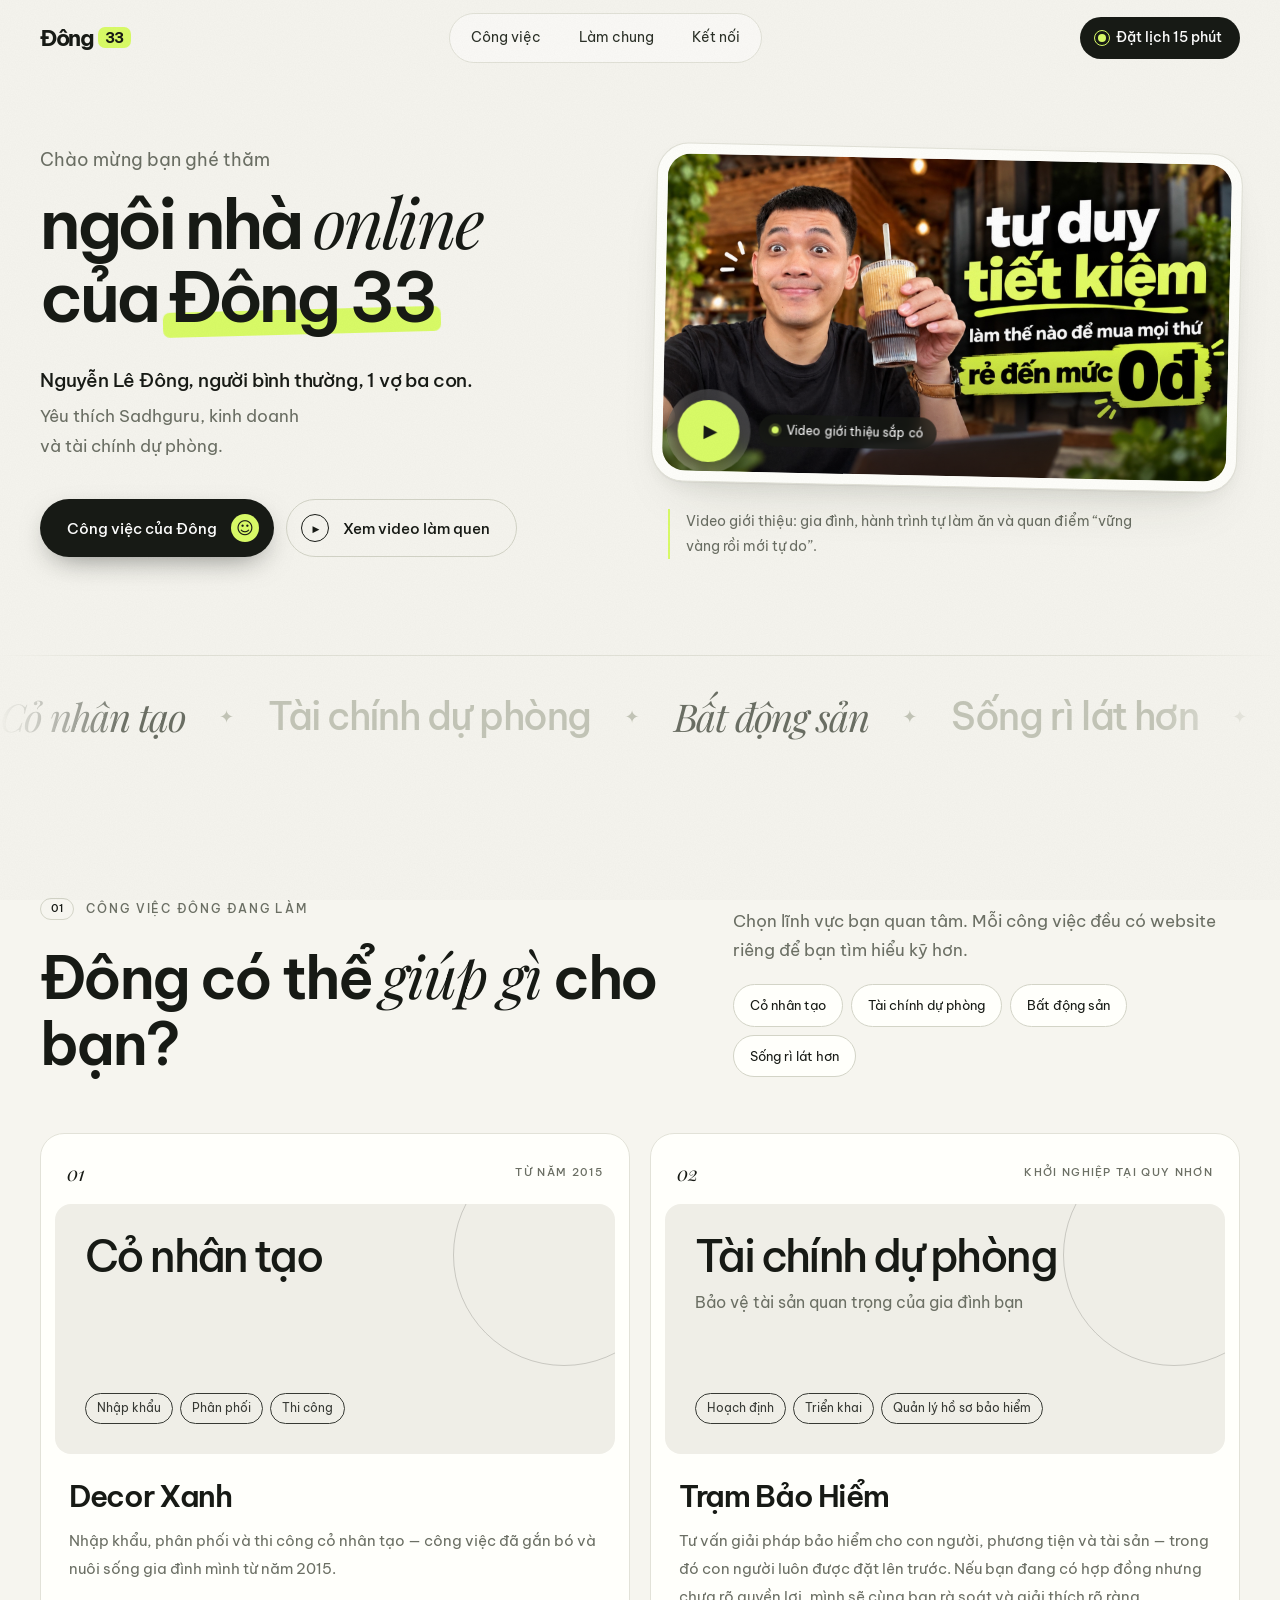
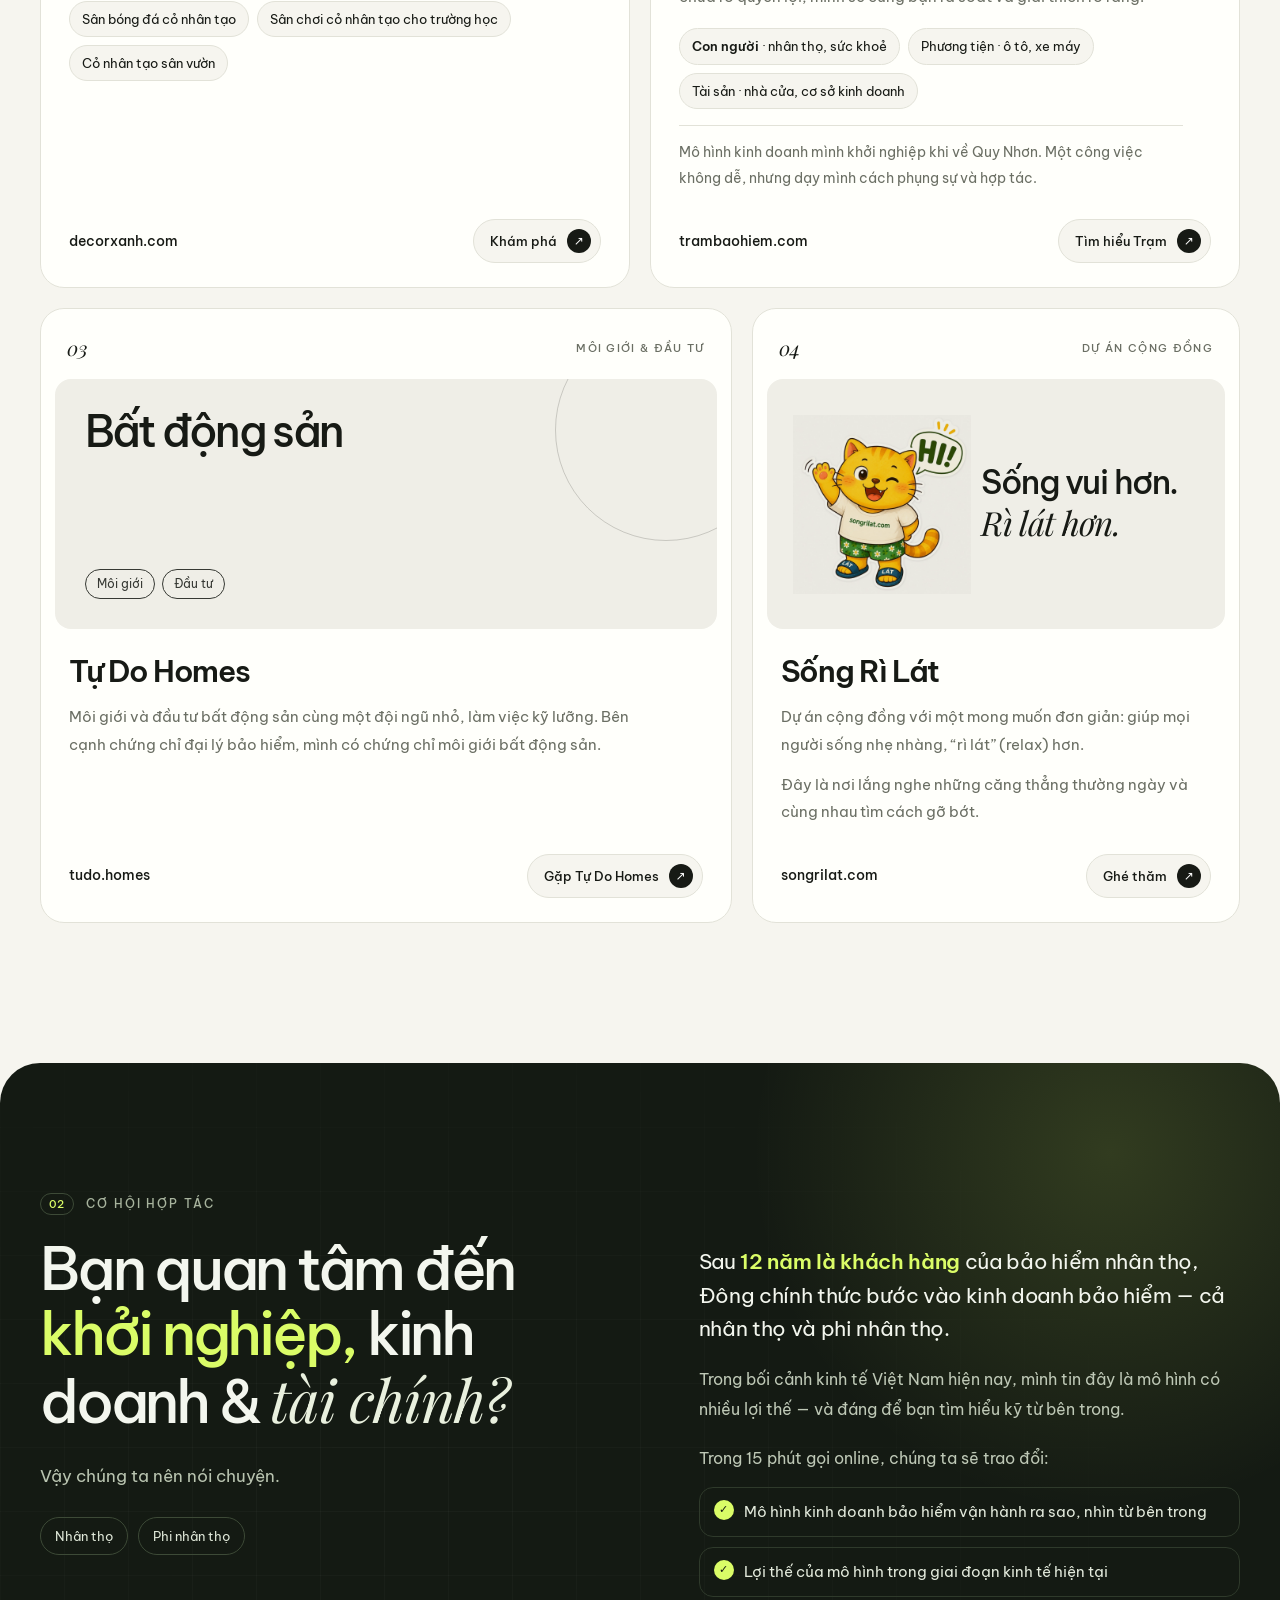
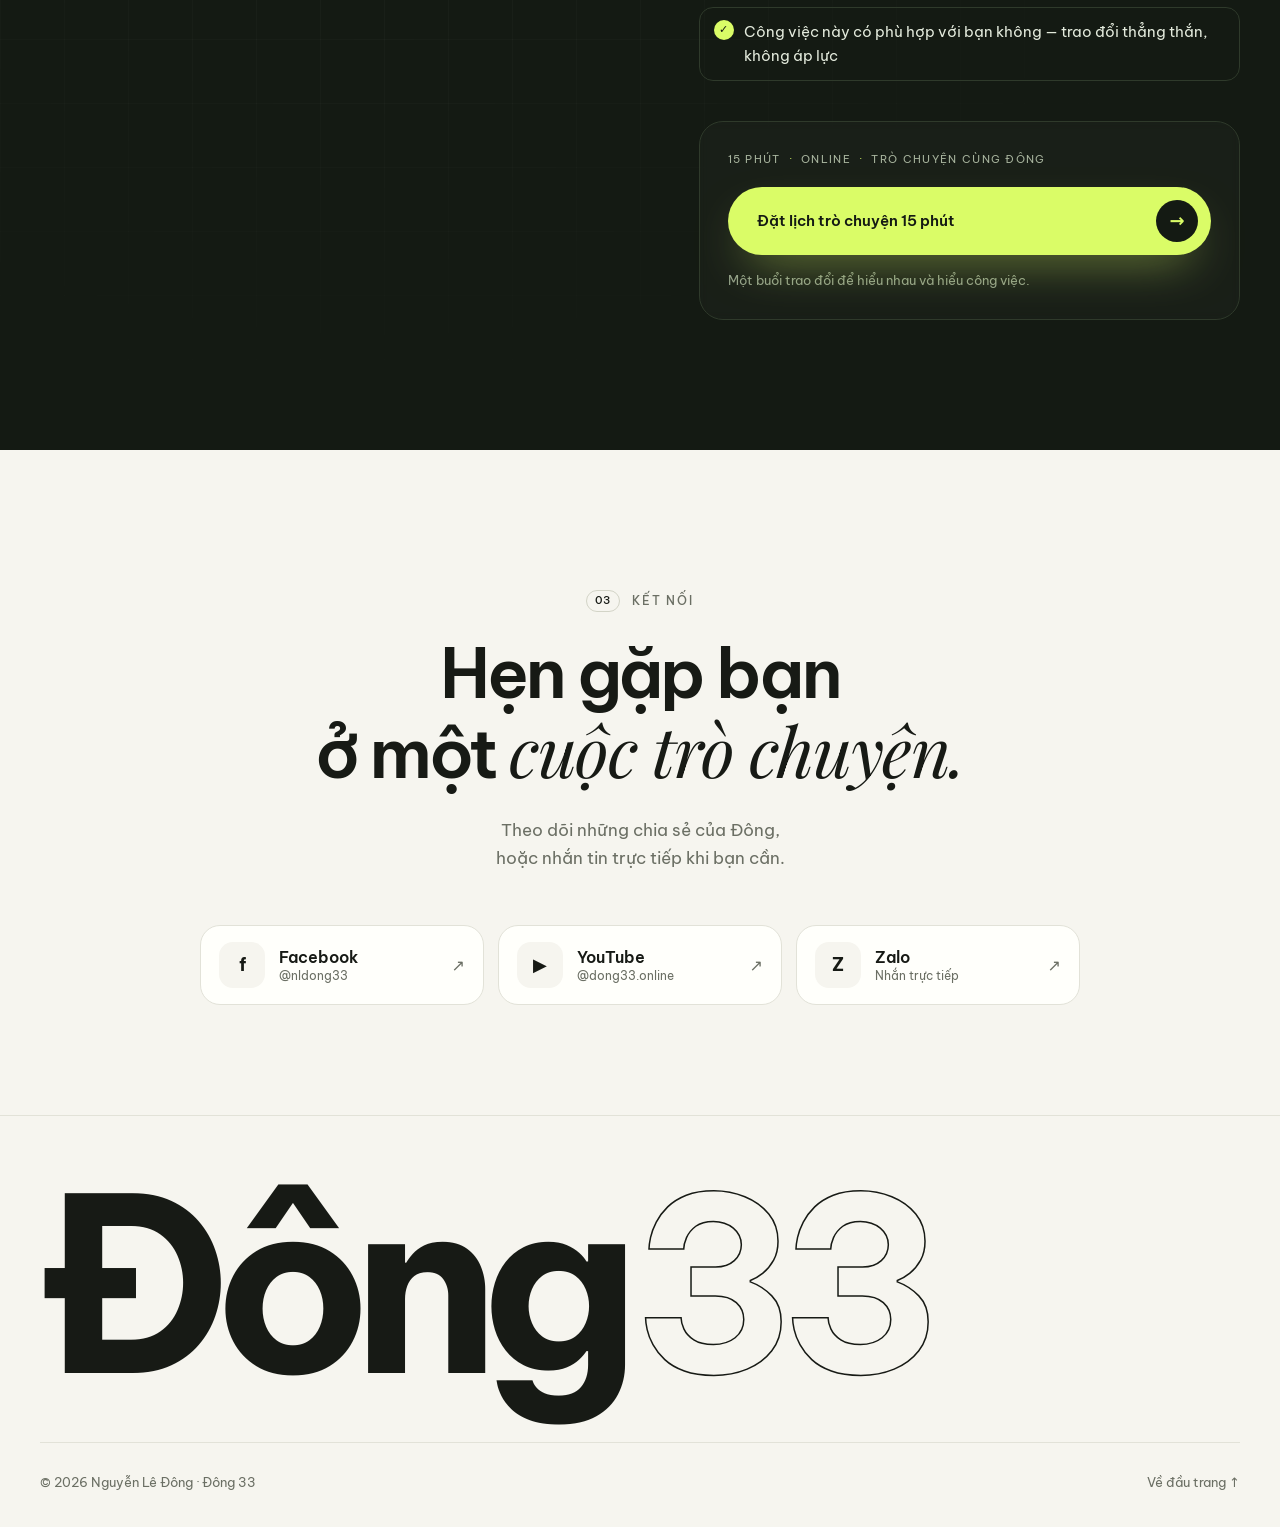
==== commit f80ee0ec: "Redesign dong33.online: new layout, booking form, Sheet-driven video" ====
--- a/index.html
+++ b/index.html
@@ -3,33 +3,172 @@
 <head>
 <meta charset="UTF-8"><meta name="viewport" content="width=device-width, initial-scale=1">
 <title>Ngôi nhà online của Đông 33</title>
-<meta name="description" content="Người bình thường, 1 vợ, 3 con. Yêu thích Sadhguru, kinh doanh và tài chính dự phòng. Chào mừng bạn ghé ngôi nhà online của Đông 33.">
-<meta name="theme-color" content="#f8f9f3">
+<meta name="description" content="Nguyễn Lê Đông, người bình thường, 1 vợ ba con. Yêu thích Sadhguru, kinh doanh và tài chính dự phòng.">
+<meta name="theme-color" content="#f6f5ef">
+<meta property="og:title" content="Ngôi nhà online của Đông 33">
+<meta property="og:description" content="Nguyễn Lê Đông — kinh doanh, tài chính dự phòng và bất động sản.">
+<meta property="og:image" content="https://dong33.online/assets/video-thumbnail.jpg">
+<meta property="og:url" content="https://dong33.online/">
+<meta property="og:type" content="website">
+<link rel="canonical" href="https://dong33.online/">
 <link rel="icon" href="data:image/svg+xml,%3Csvg xmlns='http://www.w3.org/2000/svg' viewBox='0 0 64 64'%3E%3Crect width='64' height='64' rx='18' fill='%23DAFC67'/%3E%3Ctext x='32' y='45' text-anchor='middle' font-size='42'%3E☺%3C/text%3E%3C/svg%3E">
-<link rel="preconnect" href="https://fonts.googleapis.com"><link rel="preconnect" href="https://fonts.gstatic.com" crossorigin><link href="https://fonts.googleapis.com/css2?family=Be+Vietnam+Pro:wght@400;500;600;700;800&display=swap" rel="stylesheet">
-<link rel="stylesheet" href="style.css?v=7">
+<link rel="preconnect" href="https://fonts.googleapis.com"><link rel="preconnect" href="https://fonts.gstatic.com" crossorigin>
+<link href="https://fonts.googleapis.com/css2?family=Be+Vietnam+Pro:wght@300;400;500;600;700&family=Playfair+Display:ital,wght@1,400;1,500&display=swap" rel="stylesheet">
+<link rel="stylesheet" href="style.css?v=16">
 </head>
 <body>
 <a class="skip" href="#main">Đến nội dung chính</a>
 
+<header class="nav" id="top">
+  <div class="wrap nav-inner">
+    <a class="logo" href="#top" aria-label="Đông 33 — về đầu trang">Đông<span>33</span></a>
+    <nav class="nav-links" aria-label="Điều hướng chính">
+      <a href="#dang-xay">Công việc</a>
+      <a href="#lam-chung">Làm chung</a>
+      <a href="#ket-noi">Kết nối</a>
+    </nav>
+    <button class="nav-cta" type="button" data-dialog="booking-dialog"><span class="pulse" aria-hidden="true"></span>Đặt lịch 15 phút</button>
+  </div>
+</header>
+
 <main id="main">
+
 <section class="hero wrap" aria-labelledby="hero-title">
-<div class="hero-copy"><h1 id="hero-title"><span class="welcome-line">Chào mừng bạn ghé thăm</span><span class="home-line">ngôi nhà online<br>của <span class="highlight hero-name">Đông 33</span></span></h1><p class="intro">Người bình thường, 1 vợ, 3 con</p><p class="hero-note">Yêu thích Sadhguru, kinh doanh<br class="desktop-break"> và tài chính dự phòng</p><a class="button dark" href="#dang-xay">Công việc của tui <span aria-hidden="true">☺</span></a></div>
-<div class="hero-video" id="lam-quen"><button class="video-cover" type="button" data-dialog="video-dialog" aria-label="Xem video giới thiệu Nguyễn Lê Đông"><img src="assets/video-thumbnail.png?v=3" alt="Thumbnail: Tư duy tiết kiệm — làm thế nào để mua mọi thứ rẻ đến mức 0đ" width="1672" height="941" fetchpriority="high"><span class="play" aria-hidden="true">▶</span><span class="video-status">Video giới thiệu sắp có</span></button><p class="hero-video-note">Là một người bình thường, cũng không có gì để xem đâu, bạn có thể lướt qua cũng được. Xem kỹ tui cũng mắc cỡ lắm :)))</p></div>
+  <div class="hero-copy">
+    <h1 id="hero-title">
+      <span class="welcome-line">Chào mừng bạn ghé thăm</span>
+      <span class="home-line">ngôi nhà <em>online</em><br>của <span class="highlight">Đông 33</span></span>
+    </h1>
+    <p class="intro">Nguyễn Lê Đông, người bình thường, 1 vợ ba con.</p>
+    <p class="hero-note">Yêu thích Sadhguru, kinh doanh<br class="desktop-break"> và tài chính dự phòng.</p>
+    <div class="hero-actions">
+      <a class="button dark" href="#dang-xay">Công việc của Đông <span class="btn-icon" aria-hidden="true">☺</span></a>
+      <button class="button ghost" type="button" data-dialog="video-dialog"><span class="mini-play" aria-hidden="true">▶</span>Xem video làm quen</button>
+    </div>
+  </div>
+
+  <div class="hero-video" id="lam-quen">
+    <div class="video-frame">
+      <button class="video-cover" type="button" data-dialog="video-dialog" aria-label="Xem video giới thiệu Nguyễn Lê Đông">
+        <img src="assets/video-thumbnail.jpg?v=4" alt="Thumbnail: Tư duy tiết kiệm — làm thế nào để mua mọi thứ rẻ đến mức 0đ" width="1600" height="900" fetchpriority="high">
+        <span class="play" aria-hidden="true"><span>▶</span></span>
+        <span class="video-status"><span class="dot" aria-hidden="true"></span>Video giới thiệu sắp có</span>
+      </button>
+    </div>
+    <p class="hero-video-note">Video giới thiệu: gia đình, hành trình tự làm ăn và quan điểm “vững vàng rồi mới tự do”.</p>
+  </div>
 </section>
-<section class="section wrap projects" id="dang-xay" aria-labelledby="projects-title"><div class="section-heading reveal"><p class="eyebrow">CÔNG VIỆC ĐÔNG ĐANG LÀM</p><h2 id="projects-title">Ước gì được phục vụ bạn <span class="wink" role="img" aria-label="nháy mắt">😉</span></h2><p>Xem thử có món nào hợp tác với tui được hông nhen</p></div>
-<div class="topic-links" aria-label="Chọn điều bạn quan tâm"><a href="#songrilat">Sống rì lát hơn</a><a href="#decorxanh">Cỏ nhân tạo</a><a href="#trambaohiem">Tài chính dự phòng</a><a href="#tudohomes">Bất động sản</a></div>
-<div class="project-grid">
-<article class="project-card lat-card reveal" id="songrilat"><div class="project-top"><span class="project-number">01</span><span class="project-category">DỄ CHỊU HƠN MỖI NGÀY</span></div><div class="project-visual lat-card-visual"><img src="assets/lat-wave.jpg" alt="Lát, chú mèo của Sống Rì Lát" width="900" height="900" loading="lazy"><span>Sống vui hơn.<br><em>Rì lát hơn.</em></span></div><h3>Sống Rì Lát</h3><p>Mọi thứ tôi làm đều mong có thể mang đến sự dễ chịu, thư giãn cho mọi người.</p><p>Sống Rì Lát là nơi tôi lắng nghe lý do mọi người đang căng thẳng, và cùng tìm cách để mọi người sống vui hơn, “rì lát” (relax) hơn.</p><a class="project-link" href="https://songrilat.com" target="_blank" rel="noopener noreferrer">songrilat.com <span>Ghé chơi</span></a></article>
-<article class="project-card reveal" id="decorxanh"><div class="project-top"><span class="project-number">02</span><span class="project-category">ĐỒNG HÀNH TỪ 2015</span></div><div class="project-visual decor-visual"><strong>Cỏ nhân tạo</strong><div class="keyword-row"><span>Nhập khẩu</span><span>Phân phối</span><span>Thi công</span></div></div><h3>Decor Xanh</h3><p>Công việc nhập khẩu, phân phối và thi công cỏ nhân tạo đã giúp nuôi sống gia đình tôi từ những năm 2015.</p><ul class="product-list"><li>Sân bóng đá cỏ nhân tạo</li><li>Sân chơi cỏ nhân tạo cho trường học</li><li>Cỏ nhân tạo sân vườn…</li></ul><a class="project-link" href="https://decorxanh.com" target="_blank" rel="noopener noreferrer">decorxanh.com <span>Khám phá</span></a></article>
-<article class="project-card reveal" id="trambaohiem"><div class="project-top"><span class="project-number">03</span><span class="project-category">KHỞI NGHIỆP TẠI QUY NHƠN</span></div><div class="project-visual insurance-visual"><strong>Học cách<br>phụng sự.</strong><div class="keyword-row"><span>Nhân thọ</span><span>Phi nhân thọ</span></div></div><h3>Trạm Bảo Hiểm</h3><p>Mô hình kinh doanh tôi vừa khởi nghiệp khi về Quy Nhơn. Một công việc khó, nhưng giúp tôi học cách phụng sự và hợp tác với mọi người nhiều hơn.</p><a class="project-link" href="https://trambaohiem.com" target="_blank" rel="noopener noreferrer">trambaohiem.com <span>Tìm hiểu Trạm</span></a></article>
-<article class="project-card reveal" id="tudohomes"><div class="project-top"><span class="project-number">04</span><span class="project-category">MỘT ĐỘI NGŨ NHỎ, CÙNG LÀM</span></div><div class="project-visual homes-visual"><strong>Bất động sản</strong><div class="keyword-row"><span>Môi giới</span><span>Đầu tư</span></div></div><h3>Tự Do Homes</h3><p>Ngoài chứng chỉ đại lý bảo hiểm, tôi cũng có chứng chỉ môi giới bất động sản, và đang có một team nhỏ hoạt động trong lĩnh vực môi giới và đầu tư bất động sản.</p><a class="project-link" href="https://tudo.homes" target="_blank" rel="noopener noreferrer">tudo.homes <span>Gặp Tự Do Homes</span></a></article>
-</div></section>
-<section class="recruit-section" id="lam-chung" aria-labelledby="recruit-title"><div class="wrap recruit reveal"><div class="invite-heading"><p class="eyebrow">MỘT LỜI MỜI TỪ ĐÔNG</p><h2 id="recruit-title">Bạn cũng thích<br><span>khởi nghiệp,</span><br>kinh doanh<br>& tài chính?</h2><p class="invite-note">Mình có chuyện để nói rồi đó.</p><div class="invite-topics"><span>Nhân thọ</span><span>Phi nhân thọ</span></div></div><div class="recruit-copy"><p class="invite-lead">Sau <strong>12 năm là khách hàng</strong> của bảo hiểm nhân thọ, đây là thời điểm Đông tham gia vào hoạt động kinh doanh bảo hiểm — cả nhân thọ và phi nhân thọ.</p><p>Trong giai đoạn kinh tế hiện tại của Việt Nam, mình cho rằng mô hình này có khá nhiều lợi thế. Và rất xứng đáng để bạn cân nhắc tìm hiểu về nó từ bên trong.</p><p>Nếu bạn muốn tìm hiểu thêm những điểm thú vị của mô hình này, chúng ta có thể trao đổi nhanh qua một cuộc gọi online.</p><div class="invite-action"><p class="meeting-label">15 PHÚT · ONLINE · TRÒ CHUYỆN CÙNG ĐÔNG</p><button class="button booking-cta" type="button" data-dialog="booking-dialog">15 phút trò chuyện online tại đây</button><p class="recruit-footnote">Một cuộc trò chuyện để hiểu nhau và hiểu công việc.</p></div></div></div></section>
-<section class="section wrap contact" id="ket-noi" aria-labelledby="contact-title"><p class="eyebrow">GIỮ KẾT NỐI NHA</p><h2 id="contact-title">Hẹn gặp bạn<br>ở một cuộc trò chuyện.</h2><p>Bạn có thể tìm tui, xem tui chia sẻ,<br>hay đơn giản là nhắn một lời chào.</p><div class="social-links"><a href="https://fb.com/@nldong33" target="_blank" rel="noopener noreferrer"><span class="social-icon" aria-hidden="true">f</span>Facebook</a><a href="https://youtube.com/@dong33.online" target="_blank" rel="noopener noreferrer"><span class="social-icon" aria-hidden="true">▶</span>YouTube</a><a href="https://zalo.me/0833431179" target="_blank" rel="noopener noreferrer"><span class="social-icon zalo" aria-hidden="true">Z</span>Zalo</a></div></section>
+
+<div class="marquee" aria-hidden="true">
+  <div class="marquee-track">
+    <span>Cỏ nhân tạo</span><i>✦</i><span>Tài chính dự phòng</span><i>✦</i><span>Bất động sản</span><i>✦</i><span>Sống rì lát hơn</span><i>✦</i><span>Sadhguru</span><i>✦</i><span>Kinh doanh</span><i>✦</i>
+    <span>Cỏ nhân tạo</span><i>✦</i><span>Tài chính dự phòng</span><i>✦</i><span>Bất động sản</span><i>✦</i><span>Sống rì lát hơn</span><i>✦</i><span>Sadhguru</span><i>✦</i><span>Kinh doanh</span><i>✦</i>
+  </div>
+</div>
+
+<section class="section wrap projects" id="dang-xay" aria-labelledby="projects-title">
+  <div class="section-heading reveal">
+    <div>
+      <p class="eyebrow"><span>01</span>Công việc Đông đang làm</p>
+      <h2 id="projects-title">Đông có thể <em>giúp gì</em> cho bạn?</h2>
+    </div>
+    <div class="heading-side">
+      <p>Chọn lĩnh vực bạn quan tâm. Mỗi công việc đều có website riêng để bạn tìm hiểu kỹ hơn.</p>
+      <div class="topic-links" aria-label="Chọn điều bạn quan tâm"><a href="#decorxanh">Cỏ nhân tạo</a><a href="#trambaohiem">Tài chính dự phòng</a><a href="#tudohomes">Bất động sản</a><a href="#songrilat">Sống rì lát hơn</a></div>
+    </div>
+  </div>
+
+  <div class="project-grid">
+    <article class="project-card reveal" id="decorxanh">
+      <div class="project-top"><span class="project-number">01</span><span class="project-category">Từ năm 2015</span></div>
+      <div class="project-visual decor-visual"><strong>Cỏ nhân tạo</strong><div class="keyword-row"><span>Nhập khẩu</span><span>Phân phối</span><span>Thi công</span></div></div>
+      <div class="project-body">
+        <h3>Decor Xanh</h3>
+        <p>Nhập khẩu, phân phối và thi công cỏ nhân tạo — công việc đã gắn bó và nuôi sống gia đình mình từ năm 2015.</p>
+        <ul class="product-list"><li>Sân bóng đá cỏ nhân tạo</li><li>Sân chơi cỏ nhân tạo cho trường học</li><li>Cỏ nhân tạo sân vườn</li></ul>
+      </div>
+      <a class="project-link" href="https://decorxanh.com" target="_blank" rel="noopener noreferrer"><span>decorxanh.com</span><span class="link-cta">Khám phá <span class="arrow" aria-hidden="true">↗</span></span></a>
+    </article>
+    <article class="project-card reveal" id="trambaohiem">
+      <div class="project-top"><span class="project-number">02</span><span class="project-category">Khởi nghiệp tại Quy Nhơn</span></div>
+      <div class="project-visual insurance-visual"><div><strong>Tài chính dự phòng</strong><p class="visual-sub">Bảo vệ tài sản quan trọng của gia đình bạn</p></div><div class="keyword-row"><span>Hoạch định</span><span>Triển khai</span><span>Quản lý hồ sơ bảo hiểm</span></div></div>
+      <div class="project-body">
+        <h3>Trạm Bảo Hiểm</h3>
+        <p>Tư vấn giải pháp bảo hiểm cho con người, phương tiện và tài sản — trong đó con người luôn được đặt lên trước. Nếu bạn đang có hợp đồng nhưng chưa rõ quyền lợi, mình sẽ cùng bạn rà soát và giải thích rõ ràng.</p>
+        <ul class="product-list"><li><strong>Con người</strong> · nhân thọ, sức khoẻ</li><li>Phương tiện · ô tô, xe máy</li><li>Tài sản · nhà cửa, cơ sở kinh doanh</li></ul>
+        <p class="project-story">Mô hình kinh doanh mình khởi nghiệp khi về Quy Nhơn. Một công việc không dễ, nhưng dạy mình cách phụng sự và hợp tác.</p>
+      </div>
+      <a class="project-link" href="https://trambaohiem.com" target="_blank" rel="noopener noreferrer"><span>trambaohiem.com</span><span class="link-cta">Tìm hiểu Trạm <span class="arrow" aria-hidden="true">↗</span></span></a>
+    </article>
+    <article class="project-card reveal" id="tudohomes">
+      <div class="project-top"><span class="project-number">03</span><span class="project-category">Môi giới &amp; đầu tư</span></div>
+      <div class="project-visual homes-visual"><strong>Bất động sản</strong><div class="keyword-row"><span>Môi giới</span><span>Đầu tư</span></div></div>
+      <div class="project-body">
+        <h3>Tự Do Homes</h3>
+        <p>Môi giới và đầu tư bất động sản cùng một đội ngũ nhỏ, làm việc kỹ lưỡng. Bên cạnh chứng chỉ đại lý bảo hiểm, mình có chứng chỉ môi giới bất động sản.</p>
+      </div>
+      <a class="project-link" href="https://tudo.homes" target="_blank" rel="noopener noreferrer"><span>tudo.homes</span><span class="link-cta">Gặp Tự Do Homes <span class="arrow" aria-hidden="true">↗</span></span></a>
+    </article>
+    <article class="project-card lat-card reveal" id="songrilat">
+      <div class="project-top"><span class="project-number">04</span><span class="project-category">Dự án cộng đồng</span></div>
+      <div class="project-visual lat-visual"><img src="assets/lat-wave.jpg" alt="Lát, chú mèo của Sống Rì Lát" width="900" height="900" loading="lazy"><span>Sống vui hơn.<br><em>Rì lát hơn.</em></span></div>
+      <div class="project-body">
+        <h3>Sống Rì Lát</h3>
+        <p>Dự án cộng đồng với một mong muốn đơn giản: giúp mọi người sống nhẹ nhàng, “rì lát” (relax) hơn.</p>
+        <p>Đây là nơi lắng nghe những căng thẳng thường ngày và cùng nhau tìm cách gỡ bớt.</p>
+      </div>
+      <a class="project-link" href="https://songrilat.com" target="_blank" rel="noopener noreferrer"><span>songrilat.com</span><span class="link-cta">Ghé thăm <span class="arrow" aria-hidden="true">↗</span></span></a>
+    </article>
+  </div>
+</section>
+
+<section class="recruit-section" id="lam-chung" aria-labelledby="recruit-title">
+  <div class="glow" aria-hidden="true"></div>
+  <div class="wrap recruit reveal">
+    <div class="invite-heading">
+      <p class="eyebrow"><span>02</span>Cơ hội hợp tác</p>
+      <h2 id="recruit-title">Bạn quan tâm đến <span>khởi nghiệp,</span> kinh doanh &amp; <em>tài chính?</em></h2>
+      <p class="invite-note">Vậy chúng ta nên nói chuyện.</p>
+      <div class="invite-topics"><span>Nhân thọ</span><span>Phi nhân thọ</span></div>
+    </div>
+    <div class="recruit-copy">
+      <p class="invite-lead">Sau <strong>12 năm là khách hàng</strong> của bảo hiểm nhân thọ, Đông chính thức bước vào kinh doanh bảo hiểm — cả nhân thọ và phi nhân thọ.</p>
+      <p>Trong bối cảnh kinh tế Việt Nam hiện nay, mình tin đây là mô hình có nhiều lợi thế — và đáng để bạn tìm hiểu kỹ từ bên trong.</p>
+      <p>Trong 15 phút gọi online, chúng ta sẽ trao đổi:</p>
+      <ul class="call-agenda"><li>Mô hình kinh doanh bảo hiểm vận hành ra sao, nhìn từ bên trong</li><li>Lợi thế của mô hình trong giai đoạn kinh tế hiện tại</li><li>Công việc này có phù hợp với bạn không — trao đổi thẳng thắn, không áp lực</li></ul>
+      <div class="invite-action">
+        <p class="meeting-label"><span>15 phút</span><span>Online</span><span>Trò chuyện cùng Đông</span></p>
+        <button class="button booking-cta" type="button" data-dialog="booking-dialog">Đặt lịch trò chuyện 15 phút <span class="arrow" aria-hidden="true">→</span></button>
+        <p class="recruit-footnote">Một buổi trao đổi để hiểu nhau và hiểu công việc.</p>
+      </div>
+    </div>
+  </div>
+</section>
+
+<section class="section wrap contact reveal" id="ket-noi" aria-labelledby="contact-title">
+  <p class="eyebrow"><span>03</span>Kết nối</p>
+  <h2 id="contact-title">Hẹn gặp bạn<br>ở một <em>cuộc trò chuyện.</em></h2>
+  <p>Theo dõi những chia sẻ của Đông,<br>hoặc nhắn tin trực tiếp khi bạn cần.</p>
+  <div class="social-links">
+    <a href="https://fb.com/@nldong33" target="_blank" rel="noopener noreferrer"><span class="social-icon" aria-hidden="true">f</span><span class="social-name">Facebook<small>@nldong33</small></span><span class="arrow" aria-hidden="true">↗</span></a>
+    <a href="https://youtube.com/@dong33.online" target="_blank" rel="noopener noreferrer"><span class="social-icon" aria-hidden="true">▶</span><span class="social-name">YouTube<small>@dong33.online</small></span><span class="arrow" aria-hidden="true">↗</span></a>
+    <a href="https://zalo.me/0833431179" target="_blank" rel="noopener noreferrer"><span class="social-icon" aria-hidden="true">Z</span><span class="social-name">Zalo<small>Nhắn trực tiếp</small></span><span class="arrow" aria-hidden="true">↗</span></a>
+  </div>
+</section>
 </main>
-<dialog id="video-dialog" aria-labelledby="video-dialog-title"><button class="close" aria-label="Đóng">×</button><p class="eyebrow">VIDEO LÀM QUEN · 2–4 PHÚT</p><h2 id="video-dialog-title">Một cuộc trò chuyện,<br>rất Đông.</h2><p>Video đang được chuẩn bị. Khi có video thật, bạn sẽ xem ngay tại đây.</p><div class="dialog-note">Gia đình, hành trình tự làm ăn và quan điểm “vững vàng rồi mới tự do”.</div><button class="button dark dismiss">Mình khám phá tiếp nha</button></dialog>
-<dialog id="booking-dialog" aria-labelledby="booking-title"><button class="close" aria-label="Đóng">×</button><p class="eyebrow">15 PHÚT · ONLINE</p><h2 id="booking-title">Mình hẹn một buổi nha.</h2><p>Lịch hẹn chưa được kết nối trong bản mẫu này. Chưa có cuộc hẹn nào được tạo.</p><div class="dialog-note">Khi lịch của Đông được kết nối, bạn sẽ chọn giờ phù hợp và nhận thông tin tham gia tại bước này.</div><button class="button dark dismiss">Đã hiểu</button></dialog>
 
-<script src="app.js?v=7"></script>
+<footer class="footer">
+  <div class="wrap">
+    <p class="footer-mark" aria-hidden="true">Đông<span>33</span></p>
+    <div class="footer-bottom"><span>© 2026 Nguyễn Lê Đông · Đông 33</span><a href="#top">Về đầu trang ↑</a></div>
+  </div>
+</footer>
+
+
+<dialog id="video-dialog" aria-labelledby="video-dialog-title"><button class="close" aria-label="Đóng">×</button><p class="eyebrow">Video làm quen · 2–4 phút</p><h2 id="video-dialog-title">Một cuộc trò chuyện,<br><em>rất Đông.</em></h2><p class="video-pending">Video đang được chuẩn bị. Khi có video thật, bạn sẽ xem ngay tại đây.</p><div class="video-embed" hidden></div><div class="dialog-note">Gia đình, hành trình tự làm ăn và quan điểm “vững vàng rồi mới tự do”.</div><button class="button dark dismiss">Tiếp tục xem trang</button></dialog>
+<dialog id="booking-dialog" aria-labelledby="booking-title"><button class="close" aria-label="Đóng">×</button><p class="eyebrow">15 phút · Online</p><h2 id="booking-title">Đặt lịch <em>trò chuyện</em> 15 phút</h2><p>Để lại thông tin, Đông sẽ liên hệ để chọn thời gian phù hợp với bạn.</p><form class="optin" id="dang-ky" novalidate> <div class="field"><label for="f-name">Họ và tên</label><input id="f-name" name="name" type="text" autocomplete="name" placeholder="Nguyễn Văn A" required><small class="field-error" aria-live="polite"></small></div> <div class="field"><label for="f-phone">Số điện thoại</label><input id="f-phone" name="phone" type="tel" inputmode="tel" autocomplete="tel" placeholder="0901 234 567" required><small class="field-error" aria-live="polite"></small></div> <div class="field"><label for="f-fb">Link Facebook</label><input id="f-fb" name="facebook" type="text" inputmode="url" placeholder="facebook.com/ten-cua-ban" required><small class="field-error" aria-live="polite"></small></div> <input class="hp" type="text" name="website" tabindex="-1" autocomplete="off" aria-hidden="true"> <button class="button dark optin-submit" type="submit"><span class="btn-label">Gửi đăng ký</span> <span class="arrow" aria-hidden="true">→</span></button> <p class="form-error" role="alert" hidden>Chưa gửi được thông tin. Bạn vui lòng thử lại, hoặc nhắn trực tiếp qua <a href="https://zalo.me/0833431179" target="_blank" rel="noopener noreferrer">Zalo</a>.</p> <p class="optin-note">Thông tin của bạn chỉ dùng để Đông liên hệ hẹn lịch.</p>
+</form></dialog>
+<dialog id="thanks-dialog" aria-labelledby="thanks-title"><button class="close" aria-label="Đóng">×</button><p class="eyebrow">Đăng ký thành công</p><h2 id="thanks-title">Cảm ơn <span class="thanks-name">bạn</span>!</h2><p>Đông đã nhận được thông tin của bạn. Để chốt lịch nhanh hơn, bạn có thể nhắn trước qua Facebook hoặc Zalo.</p><div class="dialog-note">Nội dung gợi ý: <strong>“Hẹn 15 phút”</strong> kèm khung giờ bạn thuận tiện.</div><div class="thanks-actions"><a class="button dark" href="https://fb.com/@nldong33" target="_blank" rel="noopener noreferrer"><span class="social-icon" aria-hidden="true">f</span>Nhắn qua Facebook</a><a class="button ghost" href="https://zalo.me/0833431179" target="_blank" rel="noopener noreferrer"><span class="social-icon" aria-hidden="true">Z</span>Nhắn qua Zalo</a></div></dialog>
+
+<script src="app.js?v=14"></script>
 </body></html>
--- a/style.css
+++ b/style.css
@@ -1,28 +1,320 @@
-:root{--bg:#f8f9f3;--ink:#20231e;--muted:#666a60;--line:#d9ddd1;--lime:#dafc67;--white:#fff;--radius:18px}*{box-sizing:border-box}html{scroll-behavior:smooth;scroll-padding-top:30px}body{margin:0;background:var(--bg);color:var(--ink);font-family:'Be Vietnam Pro',Arial,sans-serif;font-size:16px;line-height:1.7}button,a{-webkit-tap-highlight-color:transparent}button{font:inherit;cursor:pointer}a{color:inherit;text-decoration:none}button:focus-visible,a:focus-visible{outline:3px solid #527800;outline-offset:6px}button{color:inherit}h1,h2,h3,p{margin:0}h1,h2,h3{line-height:1.2;font-weight:600;letter-spacing:-.055em}h2{font-size:clamp(2rem,4vw,3.3rem)}.wrap{width:min(1120px,calc(100% - 48px));margin-inline:auto}.header{height:100px;display:flex;align-items:center;justify-content:space-between;border-bottom:1px solid var(--line)}.wordmark{font-weight:800;font-size:32px;letter-spacing:-2px;line-height:1}.brand-dot{color:#6e861e}.header-link{display:flex;align-items:center;gap:14px;font-size:14px}.small-spark{font-size:28px}.hero{padding-top:85px;display:grid;grid-template-columns:1.2fr 1fr;align-items:center;gap:30px}.eyebrow{font-size:12px;font-weight:600;letter-spacing:.13em;line-height:1.7;margin-bottom:24px}.hero h1{font-size:clamp(4rem,7.5vw,6.5rem);line-height:1.14;margin:0 0 28px}.highlight{position:relative;z-index:0;white-space:nowrap}.highlight:after{content:'';position:absolute;inset:55% -7px 0;background:var(--lime);z-index:-1;transform:rotate(-3deg)}.intro{font-size:19px;line-height:1.8;margin-bottom:18px}.hero-note{color:var(--muted);margin-bottom:30px}.button{display:inline-flex;align-items:center;justify-content:center;gap:32px;min-height:54px;padding:15px 23px;border:0;border-radius:8px;font-size:14px;font-weight:500;line-height:1.6;transition:transform .2s,background .2s}.button:hover{transform:translateY(-2px)}.dark{background:var(--ink);color:var(--white)}.dark:hover{background:#363e29}.button span{font-size:22px;line-height:1}.portrait-composition{position:relative;justify-self:center;width:350px;padding-top:28px}.portrait-ring{width:312px;height:312px;border:1px solid #bcc5a6;border-radius:50%;display:grid;place-items:center;margin:auto;background:#edf1e5}.portrait{width:286px;height:286px;border-radius:50%;background-image:url('assets/profile-reference.png');background-repeat:no-repeat;background-size:1830.93px 429.12px;background-position:-78.2px -71.52px}.portrait-note{position:absolute;top:0;left:0;transform:rotate(-9deg);font-size:16px}.portrait-spark{position:absolute;right:-12px;top:6px;font-size:90px;line-height:1;color:#859e3c}.portrait-caption{text-align:center;font-size:16px;font-weight:600;margin-top:26px}.portrait-caption span{display:block;font-size:13px;font-weight:400;color:var(--muted);margin-top:3px}.hero-bottom{grid-column:1/-1;margin-top:55px;border-top:1px solid var(--line);padding:20px 0;display:flex;justify-content:space-between;font-size:12px;color:var(--muted)}.section{padding-block:95px}.section-heading{margin-bottom:40px}.section-heading h2{margin-bottom:22px}.section-heading>p:last-child{color:var(--muted)}.video-section{padding-top:80px}.video-section .section-heading{display:grid;grid-template-columns:1.3fr 1fr;column-gap:40px;align-items:end}.video-section .eyebrow{grid-column:1/-1}.video-section .section-heading h2{margin-bottom:0}.video-cover{display:flex;flex-direction:column;justify-content:space-between;width:100%;aspect-ratio:16/9;border:none;border-radius:var(--radius);padding:32px 36px;text-align:left;background:#252b24;color:#f4f6ed;overflow:hidden}.video-top,.video-bottom{display:flex;align-items:center;justify-content:space-between;gap:16px;font-size:12px;letter-spacing:.07em}.video-top{color:#c8cdbf}.video-center{display:flex;align-items:center;justify-content:center;gap:38px;font-size:clamp(2rem,4.6vw,4rem);font-weight:500;line-height:1.25;letter-spacing:-.05em}.play{width:80px;height:80px;display:grid;place-items:center;border-radius:50%;background:var(--lime);color:var(--ink);font-size:24px;letter-spacing:0;padding-left:5px;transition:transform .2s}.video-cover:hover .play{transform:scale(1.08)}.video-bottom{letter-spacing:0}.video-status{padding:6px 12px;border:1px solid #697260;border-radius:30px;white-space:nowrap}.projects{padding-top:25px}.lime-dot{color:#809c29}.project-grid{display:grid;grid-template-columns:1fr 1fr;gap:20px}.project-card{background:#fff;border:1px solid var(--line);border-radius:var(--radius);padding:28px 30px;transition:background .2s,transform .2s}.project-card:hover{background:#f0f5e4;transform:translateY(-3px)}.project-top{display:flex;align-items:center;gap:14px;margin-bottom:34px}.project-number{color:var(--muted);font-size:12px}.project-category{font-size:11px;letter-spacing:.06em;color:var(--muted)}.project-card h3{display:flex;align-items:center;justify-content:space-between;font-size:27px;letter-spacing:-.04em;margin-bottom:16px;gap:12px}.project-mark{font-size:38px;font-weight:400;line-height:1}.project-card p{color:var(--muted)}.project-link{border-top:1px solid #e7e9e2;padding-top:20px;margin-top:30px;display:flex;justify-content:space-between;gap:10px;font-size:14px;font-weight:500}.project-link span{font-size:12px;font-weight:400;color:var(--muted)}.recruit-section{background:var(--lime);margin-top:15px}.recruit{padding-block:78px;display:grid;grid-template-columns:1.2fr 1fr;gap:50px}.recruit h2{font-size:clamp(2.4rem,4.2vw,3.7rem)}.recruit h2 span{color:#718830}.recruit-copy>p{margin-bottom:20px}.recruit-copy .button{margin-top:6px}.recruit-copy .recruit-footnote{font-size:12px;margin-top:16px;margin-bottom:0}.opportunity{grid-column:1/-1;border-top:1px solid #8ea345;padding-top:40px;display:grid;grid-template-columns:1.2fr 1fr;gap:50px}.opportunity[hidden]{display:none}.opportunity h3{font-size:30px}.opportunity ul{padding-left:20px;margin-block:20px}.opportunity li{margin-bottom:10px}.small{font-size:12px;margin-top:16px}.contact{text-align:center;padding-block:100px}.contact h2{margin-bottom:22px}.contact>p:not(.eyebrow){color:var(--muted)}.social-links{display:flex;justify-content:center;gap:16px;margin-top:36px}.social-links button{border:1px solid var(--line);border-radius:8px;background:transparent;display:flex;align-items:center;gap:12px;min-height:52px;padding:12px 22px;font-size:14px}.social-links button:hover{background:var(--lime);border-color:var(--lime)}.social-icon{font-size:20px;font-weight:700;line-height:1}.social-icon.zalo{font-size:16px}.footer{border-top:1px solid var(--line);padding-block:30px;display:flex;align-items:center;justify-content:space-between;gap:20px}.footer>span{font-size:12px;color:var(--muted)}dialog{border:1px solid var(--line);border-radius:20px;padding:44px;width:min(550px,calc(100% - 32px));max-height:calc(100dvh - 40px);background:var(--bg);color:var(--ink)}dialog::backdrop{background:#121a16b8;backdrop-filter:blur(5px)}dialog h2{font-size:30px;margin-bottom:22px}dialog p{color:var(--muted)}.close{position:absolute;right:12px;top:10px;width:44px;height:44px;background:transparent;border:0;font-size:28px}.dialog-note{border-left:3px solid #a6c33d;padding:12px 16px;margin-block:24px;font-size:14px;background:#eff2e6}.skip{position:fixed;top:-100px;left:20px;z-index:10;background:var(--lime);padding:12px}.skip:focus{top:10px}body.modal-open{overflow:hidden}
-@media(max-width:760px){.wrap{width:calc(100% - 40px)}.header{height:78px}.wordmark{font-size:29px}.header-link{font-size:12px;gap:10px}.hero{padding-top:45px;grid-template-columns:1fr;gap:34px}.hero h1{font-size:clamp(3.5rem,15vw,5rem);margin-bottom:24px}.eyebrow{font-size:11px;margin-bottom:20px}.intro{font-size:17px}.hero-note{font-size:15px}.portrait-composition{width:290px;padding-top:24px;justify-self:center}.portrait-ring{width:258px;height:258px}.portrait{width:236px;height:236px;background-size:1510.83px 354.10px;background-position:-64.53px -59.02px}.portrait-note{font-size:14px;left:-2px}.portrait-spark{font-size:70px;right:0}.portrait-caption{margin-top:15px;font-size:14px}.hero-bottom{margin-top:0;padding:18px 0;justify-content:center}.hero-bottom span:last-child{display:none}.section{padding-block:62px}.section-heading{margin-bottom:28px}.section-heading h2{font-size:32px}.section-heading>p:last-child{font-size:15px}.video-section .section-heading{display:block}.video-section .section-heading h2{margin-bottom:18px}.video-cover{padding:18px;aspect-ratio:16/11;border-radius:12px}.video-top{font-size:9px;letter-spacing:0;align-items:flex-start}.video-top span{white-space:nowrap}.video-center{gap:18px;font-size:27px}.play{width:52px;height:52px;font-size:17px;flex-shrink:0}.video-bottom{font-size:10px;gap:8px}.video-status{padding:3px 8px}.projects{padding-top:0}.project-grid{grid-template-columns:1fr;gap:14px}.project-card{padding:24px}.project-top{margin-bottom:23px}.project-card h3{font-size:26px}.project-link{margin-top:24px;padding-top:18px}.recruit{grid-template-columns:1fr;padding-block:52px;gap:28px}.recruit h2{font-size:39px}.recruit-copy p{font-size:15px}.recruit .button{width:100%;gap:16px;padding-inline:15px}.recruit-copy .recruit-footnote{font-size:12px}.opportunity{grid-template-columns:1fr;gap:24px;padding-top:28px}.contact{padding-block:70px}.contact h2{font-size:32px}.contact>p:not(.eyebrow){font-size:15px}.social-links{gap:9px}.social-links button{padding:11px 12px;font-size:12px;gap:8px;flex:1;justify-content:center}.footer{flex-wrap:wrap;padding-block:25px;gap:18px}.footer>span:last-child{width:100%;text-align:center;border-top:1px solid var(--line);padding-top:18px}dialog{padding:48px 24px 28px}dialog h2{font-size:27px}dialog .button{width:100%}}
-@media(prefers-reduced-motion:reduce){html{scroll-behavior:auto}*,*:before,*:after{transition:none!important}}
-/* A personal welcome, with Lát. */
-.hero{padding-top:72px;padding-bottom:64px;grid-template-columns:1.35fr 1fr;gap:44px;min-height:650px}.hero h1{font-size:clamp(2.25rem,3.75vw,3.3rem);line-height:1.32;letter-spacing:-.05em;margin-bottom:28px}.hello{display:block;font-size:1.55em;margin-bottom:10px}.hero .highlight:after{inset:62% -5px 0}.hero .intro{font-size:18px;margin-bottom:12px}.hero .hero-note{font-size:17px}.lat-welcome{text-align:center}.lat-button{display:block;width:100%;padding:0;border:0;background:transparent;border-radius:24px;transform-origin:50% 90%;animation:lat-arrive 1s ease-out both}.lat-button img{width:100%;height:auto;display:block;mix-blend-mode:multiply;pointer-events:none}.lat-button:hover{transform:rotate(-3deg)}.lat-button.waving{animation:wave-hello .8s ease-in-out}.lat-speech{display:inline-block;border:1px solid var(--line);padding:10px 18px;border-radius:30px;font-size:13px;background:#fff;margin-top:10px;min-height:44px}.video-section{padding-block:56px 76px;border-top:1px solid var(--line)}.video-cover{position:relative;padding:0;aspect-ratio:16/9;display:block;background:#20231e}.video-cover>img{width:100%;height:100%;object-fit:cover;display:block;transition:transform .5s}.video-cover:hover>img{transform:scale(1.025)}.video-cover .play{position:absolute;left:50%;top:50%;transform:translate(-50%,-50%);box-shadow:0 4px 30px #0005;opacity:.9}.video-cover:hover .play{transform:translate(-50%,-50%) scale(1.08)}.video-cover .video-status{position:absolute;bottom:18px;right:18px;background:#20231eec;color:white;font-size:12px;border-color:#ffffff55}.thumbnail-note{font-size:12px;color:var(--muted);margin-top:12px}.projects{padding-top:20px}.topic-links{display:flex;flex-wrap:wrap;gap:10px;margin:-8px 0 32px}.topic-links a{padding:10px 16px;border:1px solid var(--line);border-radius:30px;font-size:13px;transition:background .2s,transform .2s}.topic-links a:hover{background:var(--lime);transform:translateY(-2px)}.project-card{display:flex;flex-direction:column;scroll-margin-top:24px}.project-card:hover{background:white}.project-card:target{border-color:#83a221;box-shadow:0 0 0 3px #dafc6770}.project-top{margin-bottom:20px}.project-visual{border-radius:12px;min-height:210px;padding:26px;margin-bottom:26px;display:flex;flex-direction:column;justify-content:center;gap:22px;overflow:hidden;transition:transform .3s}.project-card:hover .project-visual{transform:translateY(-3px)}.project-visual strong{font-size:37px;font-weight:500;line-height:1.15;letter-spacing:-.06em}.keyword-row{display:flex;flex-wrap:wrap;gap:7px}.keyword-row span{font-size:12px;border:1px solid currentColor;border-radius:30px;padding:4px 10px}.decor-visual{background:#1d4c34;color:#edffbb}.insurance-visual{background:#e8edff;color:#283b67}.homes-visual{background:#efe7df;color:#514030}.lat-card-visual{background:#f8f9f3;padding:12px 15px;flex-direction:row;align-items:center;gap:5px}.lat-card-visual img{width:47%;height:185px;object-fit:contain;mix-blend-mode:multiply;transition:transform .35s}.lat-card:hover .lat-card-visual img{transform:rotate(-5deg)}.lat-card-visual>span{font-size:26px;line-height:1.3;letter-spacing:-.04em}.lat-card-visual em{font-style:normal;color:#55751d}.project-card h3{margin-bottom:18px}.project-card>p{font-size:15px;line-height:1.85;margin-bottom:16px}.project-card .project-link{margin-top:auto;padding-top:20px}.recruit{grid-template-columns:1fr 1.15fr;gap:65px;padding-block:80px}.recruit h2{font-size:clamp(2.25rem,4vw,3.4rem);line-height:1.22}.invite-note{font-size:16px;margin-top:24px}.recruit-copy>p{font-size:16px;line-height:1.85}.recruit-copy .button{margin-top:12px}.reveal.is-visible{animation:reveal-in .7s ease-out both}.contact{padding-bottom:70px}.button:active,.topic-links a:active{transform:scale(.97)}
-@keyframes wave-hello{0%,100%{transform:rotate(0)}20%,60%{transform:rotate(-6deg)}40%,80%{transform:rotate(5deg)}}
-@keyframes lat-arrive{from{opacity:0;transform:translateY(20px) rotate(5deg)}to{opacity:1;transform:none}}
-@keyframes reveal-in{from{opacity:.4;transform:translateY(22px)}to{opacity:1;transform:none}}
-@media(max-width:760px){.hero{grid-template-columns:1fr;min-height:0;padding-top:36px;padding-bottom:38px;gap:22px}.hero h1{font-size:32px;line-height:1.34;margin-bottom:22px}.hello{font-size:1.55em;margin-bottom:9px}.hero .intro{font-size:16px}.hero .hero-note{font-size:15px;margin-bottom:22px}.desktop-break{display:none}.lat-welcome{width:min(290px,85%);margin:auto}.lat-speech{font-size:12px;padding:8px 14px;margin-top:0}.video-section{padding-block:44px 54px}.video-cover{aspect-ratio:16/9}.video-cover .video-status{bottom:10px;right:10px;font-size:10px;padding:3px 8px}.video-cover .play{width:46px;height:46px;font-size:15px}.thumbnail-note{font-size:11px}.topic-links{gap:8px;margin-bottom:24px}.topic-links a{font-size:12px;padding:9px 12px}.project-visual{min-height:180px;padding:22px}.project-visual strong{font-size:34px}.lat-card-visual{padding:10px}.lat-card-visual img{height:165px}.lat-card-visual>span{font-size:25px}.project-card>p{font-size:15px}.project-card .project-link{margin-top:10px}.recruit{grid-template-columns:1fr;padding-block:50px;gap:28px}.recruit h2{font-size:36px}.recruit-copy>p{font-size:15px}.invite-note{margin-top:20px}.recruit .button{font-size:13px}.contact{padding-bottom:48px}}
-@media(prefers-reduced-motion:reduce){*,*:before,*:after{animation:none!important;transition:none!important}.lat-button:hover,.project-card:hover,.project-card:hover .project-visual,.lat-card:hover .lat-card-visual img{transform:none}}
-/* Clearer hierarchy for the welcome and introduction. */
-.hero{grid-template-columns:1.3fr 1fr;gap:58px;padding-top:64px;padding-bottom:64px;min-height:620px}.hero h1{font-size:clamp(1.45rem,2.25vw,2rem);font-weight:400;line-height:1.5;letter-spacing:-.035em;margin-bottom:28px}.hero .hello{font-size:clamp(2.8rem,4.5vw,4rem);font-weight:600;line-height:1.15;margin-bottom:23px}.welcome-line,.home-line{display:block}.hero-name{display:table;font-size:clamp(3.4rem,5.6vw,5rem);font-weight:600;line-height:1.18;letter-spacing:-.065em;margin-top:8px}.hero .intro{font-size:17px;font-weight:500;line-height:1.7;margin-bottom:6px}.hero .hero-note{font-size:16px;line-height:1.8;margin-bottom:27px}.video-section .section-heading{grid-template-columns:1.1fr 1fr;gap:50px;align-items:center;margin-bottom:30px}.video-section h2>span{display:block}.video-section h2 .video-intro-line{font-size:20px;font-weight:400;letter-spacing:-.02em;line-height:1.5;margin-bottom:9px}.video-section h2{font-size:clamp(2rem,3.6vw,3rem);line-height:1.22}.video-section h2 small{display:block;font-size:16px;font-weight:400;letter-spacing:0;line-height:1.7;margin-top:10px;color:var(--muted)}.video-section .section-heading>p:last-child{font-size:16px;line-height:1.9;max-width:450px}
-@media(max-width:760px){.hero{grid-template-columns:1fr;gap:20px;min-height:0;padding-top:38px;padding-bottom:38px}.hero h1{font-size:clamp(1.1rem,4.8vw,1.45rem);line-height:1.55;margin-bottom:25px}.hero .hello{font-size:42px;margin-bottom:20px}.hero-name{font-size:60px;line-height:1.15;margin-top:6px}.hero .intro{font-size:15px;line-height:1.75;margin-bottom:5px}.hero .hero-note{font-size:14px;line-height:1.8;margin-bottom:24px}.hero .button{min-width:190px}.video-section .section-heading{display:block;margin-bottom:26px}.video-section h2{font-size:32px}.video-section h2 .video-intro-line{font-size:17px;margin-bottom:8px}.video-section h2 small{font-size:14px;margin-top:9px}.video-section .section-heading>p:last-child{font-size:14px;line-height:1.85;margin-top:20px;max-width:100%}}
-
-.product-list{margin:0 0 26px;padding:16px 0 0 20px;border-top:1px solid var(--line);font-size:14px;line-height:1.8;color:var(--ink)}.product-list li{padding-left:3px;margin-bottom:7px}.product-list li::marker{color:#55751d}
-
-/* Hero: a quiet welcome, a clear headline, a little movement. */
-.hero{min-height:580px;padding-block:74px;gap:66px}.hero h1{margin-bottom:30px;line-height:1.18}.hero .welcome-line{font-size:clamp(1rem,1.5vw,1.25rem);font-weight:400;letter-spacing:0;line-height:1.6;margin-bottom:22px;animation:hero-text-in .65s ease-out both}.hero .home-line{font-size:clamp(2.4rem,4.5vw,4rem);font-weight:600;line-height:1.23;letter-spacing:-.055em;animation:hero-text-in .85s .1s ease-out both}.hero .hero-name{display:inline;font:inherit;letter-spacing:inherit;margin:0;white-space:nowrap}.hero .highlight:after{inset:68% -6px -1px;transform-origin:left center;animation:underline-draw 1.1s .5s both,underline-breathe 4s 1.6s ease-in-out infinite}.hero .intro,.hero .hero-note,.hero-copy>.button{animation:hero-text-in .8s .25s ease-out both}.lat-welcome{animation:welcome-float 5s 1s ease-in-out 3}
-@keyframes hero-text-in{from{opacity:0;transform:translateY(16px)}to{opacity:1;transform:translateY(0)}}
-@keyframes underline-draw{from{transform:scaleX(0) rotate(-2deg)}to{transform:scaleX(1) rotate(-2deg)}}
-@keyframes underline-breathe{0%,100%{transform:scaleX(1) rotate(-2deg)}50%{transform:scaleX(.95) rotate(0deg)}}
-@keyframes welcome-float{0%,100%{transform:translateY(0)}50%{transform:translateY(-8px)}}
-@media(max-width:760px){.hero{min-height:0;padding-top:44px;padding-bottom:38px;gap:28px}.hero .welcome-line{font-size:15px;margin-bottom:16px}.hero .home-line{font-size:clamp(2.1rem,9.6vw,3.6rem);line-height:1.25;letter-spacing:-.055em}.hero h1{margin-bottom:25px}.hero .hero-name{font-size:inherit}.hero .highlight:after{inset:70% -4px -1px}}
-@media(prefers-reduced-motion:reduce){.hero .welcome-line,.hero .home-line,.hero .highlight:after,.hero .intro,.hero .hero-note,.hero-copy>.button,.lat-welcome{animation:none!important}}
-/* Video now anchors the hero; a focused invitation below the projects. */
-.hero{grid-template-columns:.95fr 1.15fr;gap:56px;min-height:0;align-items:center;padding-block:80px;border-bottom:1px solid var(--line);margin-bottom:65px}.hero .home-line{font-size:clamp(2.2rem,3.8vw,3.4rem)}.hero-video{min-width:0;animation:hero-text-in .9s .15s ease-out both}.hero-video .video-cover{border-radius:16px}.hero-video .play{width:62px;height:62px;font-size:20px}.hero-video-title{font-size:18px;font-weight:500;letter-spacing:-.025em;line-height:1.55;margin-top:20px}.hero-video-title span{font-size:14px;font-weight:400;color:var(--muted);display:block;margin-top:2px}.hero-video-note{font-size:13px;line-height:1.85;color:var(--muted);margin-top:12px}.recruit-section{background:#20291f;color:#f8faf4;margin-top:30px}.recruit{padding-block:88px;grid-template-columns:1fr 1.15fr;gap:75px}.recruit .eyebrow{color:#c2d1b7;font-size:12px}.recruit h2{font-size:clamp(2.35rem,4.1vw,3.5rem);font-weight:500;line-height:1.25}.recruit h2 span{color:var(--lime)}.invite-note{color:#c8d1c2;font-size:16px}.invite-topics{display:flex;gap:10px;flex-wrap:wrap;margin-top:28px}.invite-topics span{border:1px solid #596651;padding:6px 13px;border-radius:30px;font-size:12px;color:#e0e7da}.recruit-copy>p{color:#d6dfcf;line-height:1.9;font-size:16px;margin-bottom:22px}.recruit-copy>.invite-lead{font-size:18px;color:#f8faf4}.invite-lead strong{font-weight:600;color:var(--lime)}.invite-action{border-top:1px solid #52604b;margin-top:30px;padding-top:26px}.meeting-label{font-size:11px;letter-spacing:.06em;color:#c2d1b7;margin-bottom:15px}.recruit-copy .booking-cta{background:var(--lime);color:#20291f;min-height:58px;font-weight:600;margin:0;width:100%;font-size:14px;box-shadow:0 5px 20px #0002}.booking-cta:hover{background:#e6ff97;transform:translateY(-2px)}.recruit-copy .recruit-footnote{font-size:12px;line-height:1.8;color:#c2d1b7;margin:14px 0 0}.social-links a{border:1px solid var(--line);border-radius:8px;background:transparent;display:flex;align-items:center;gap:12px;min-height:52px;padding:12px 22px;font-size:14px;transition:background .2s}.social-links a:hover{background:var(--lime);border-color:var(--lime)}
-@media(max-width:760px){.hero{grid-template-columns:1fr;gap:36px;padding-top:42px;padding-bottom:42px;margin-bottom:48px}.hero .home-line{font-size:clamp(2.1rem,9.6vw,3.6rem)}.hero-video-title{font-size:17px;line-height:1.55;margin-top:17px}.hero-video-note{font-size:13px;line-height:1.85;margin-top:10px}.hero-video .play{width:48px;height:48px;font-size:16px}.hero-video .video-status{font-size:10px}.recruit{grid-template-columns:1fr;padding-block:50px;gap:32px}.recruit h2{font-size:36px;line-height:1.24}.recruit-copy>p{font-size:15px}.recruit-copy>.invite-lead{font-size:17px}.invite-topics{margin-top:20px}.invite-action{margin-top:25px;padding-top:24px}.meeting-label{font-size:10px;letter-spacing:.025em}.recruit-copy .booking-cta{font-size:13px;padding-inline:12px}.social-links a{padding:11px 12px;font-size:12px;gap:8px;flex:1;justify-content:center}}
-@media(prefers-reduced-motion:reduce){.hero-video{animation:none!important}}
+/* Đông 33 — v8. Editorial, quiet, premium. */
+:root{
+  --bg:#f6f5ef;
+  --paper:#fffffb;
+  --ink:#171a15;
+  --ink-2:#2b3027;
+  --muted:#6b6f64;
+  --line:#e2e2d8;
+  --line-2:#d3d4c7;
+  --lime:#dafc67;
+  --lime-deep:#4f6d10;
+  --forest:#141a13;
+  --radius:24px;
+  --ease:cubic-bezier(.2,.7,.2,1);
+  --serif:'Playfair Display',Georgia,serif;
+  --shadow:0 1px 1px #0000000a,0 8px 24px -10px #2a33201f,0 30px 60px -30px #2a332029;
+}
+*{box-sizing:border-box}
+html{scroll-behavior:smooth;scroll-padding-top:90px;-webkit-text-size-adjust:100%}
+body{margin:0;background:var(--bg);color:var(--ink);font-family:'Be Vietnam Pro',system-ui,Arial,sans-serif;font-size:16px;line-height:1.7;-webkit-font-smoothing:antialiased;text-rendering:optimizeLegibility;overflow-x:hidden}
+body:before{content:'';position:fixed;inset:0;pointer-events:none;z-index:100;opacity:.35;mix-blend-mode:multiply;background-image:url("data:image/svg+xml,%3Csvg xmlns='http://www.w3.org/2000/svg' width='160' height='160'%3E%3Cfilter id='n'%3E%3CfeTurbulence type='fractalNoise' baseFrequency='.85' numOctaves='3' stitchTiles='stitch'/%3E%3CfeColorMatrix values='0 0 0 0 0 0 0 0 0 0 0 0 0 0 0 0 0 0 .07 0'/%3E%3C/filter%3E%3Crect width='100%25' height='100%25' filter='url(%23n)'/%3E%3C/svg%3E")}
+::selection{background:var(--lime);color:var(--ink)}
+h1,h2,h3,p{margin:0}
+h1,h2,h3{font-weight:600;line-height:1.12;letter-spacing:-.045em}
+em{font-family:var(--serif);font-style:italic;font-weight:400;letter-spacing:-.02em}
+a{color:inherit;text-decoration:none}
+button{font:inherit;color:inherit;cursor:pointer}
+button,a{-webkit-tap-highlight-color:transparent}
+button:focus-visible,a:focus-visible{outline:2px solid var(--lime-deep);outline-offset:5px;border-radius:6px}
+.wrap{width:min(1200px,calc(100% - 64px));margin-inline:auto}
+.skip{position:fixed;top:-100px;left:20px;z-index:200;background:var(--lime);padding:12px 16px;border-radius:8px}
+.skip:focus{top:12px}
+body.modal-open{overflow:hidden}
+
+/* Eyebrow */
+.eyebrow{display:flex;align-items:center;gap:12px;font-size:12px;font-weight:500;letter-spacing:.16em;text-transform:uppercase;color:var(--muted);margin-bottom:22px}
+.eyebrow>span{display:inline-grid;place-items:center;min-width:34px;height:22px;padding:0 8px;border:1px solid var(--line-2);border-radius:99px;font-size:11px;letter-spacing:.04em;color:var(--ink)}
+
+/* Buttons */
+.button{position:relative;display:inline-flex;align-items:center;justify-content:center;gap:14px;min-height:56px;padding:14px 26px;border:1px solid transparent;border-radius:99px;font-size:15px;font-weight:500;line-height:1.3;white-space:nowrap;transition:transform .4s var(--ease),background .3s,box-shadow .4s var(--ease),border-color .3s}
+.button:hover{transform:translateY(-2px)}
+.button:active{transform:scale(.97)}
+.dark{background:var(--ink);color:#fff;box-shadow:0 10px 30px -12px #171a1599}
+.dark:hover{background:#000;box-shadow:0 18px 40px -14px #171a15aa}
+.btn-icon{display:grid;place-items:center;width:28px;height:28px;margin-right:-12px;border-radius:50%;background:var(--lime);color:var(--ink);font-size:17px;transition:transform .5s var(--ease)}
+.button:hover .btn-icon{transform:rotate(-20deg) scale(1.08)}
+.ghost{background:transparent;border-color:var(--line-2)}
+.ghost:hover{background:var(--paper);border-color:var(--ink)}
+.mini-play{display:grid;place-items:center;width:28px;height:28px;margin-left:-12px;border-radius:50%;border:1px solid currentColor;font-size:9px;padding-left:2px}
+.arrow{display:inline-block;transition:transform .4s var(--ease)}
+
+/* Nav */
+.nav{position:sticky;top:0;z-index:50;transition:background .4s,box-shadow .4s,backdrop-filter .4s}
+.nav.scrolled{background:#f6f5efcc;backdrop-filter:saturate(1.6) blur(16px);-webkit-backdrop-filter:saturate(1.6) blur(16px);box-shadow:0 1px 0 var(--line)}
+.nav-inner{height:76px;display:flex;align-items:center;justify-content:space-between;gap:24px}
+.logo{font-weight:700;font-size:22px;letter-spacing:-.06em;line-height:1}
+.logo span{display:inline-grid;place-items:center;margin-left:4px;padding:3px 7px;border-radius:7px;background:var(--lime);font-size:15px;letter-spacing:-.03em;vertical-align:3px}
+.nav-links{display:flex;gap:6px;padding:5px;border:1px solid var(--line);border-radius:99px;background:#ffffff80}
+.nav-links a{padding:7px 16px;border-radius:99px;font-size:14px;color:var(--ink-2);transition:background .3s,color .3s}
+.nav-links a:hover{background:var(--ink);color:#fff}
+.nav-cta{display:inline-flex;align-items:center;gap:10px;height:42px;padding:0 18px;border:0;border-radius:99px;background:var(--ink);color:#fff;font-size:14px;font-weight:500;transition:transform .3s var(--ease),background .3s}
+.nav-cta:hover{transform:translateY(-1px);background:#000}
+.pulse{position:relative;width:8px;height:8px;border-radius:50%;background:var(--lime)}
+.pulse:after{content:'';position:absolute;inset:-4px;border-radius:50%;border:1px solid var(--lime);animation:pulse 2s ease-out infinite}
+
+/* Hero */
+.hero{display:grid;grid-template-columns:1fr 1.08fr;gap:72px;align-items:center;padding-block:72px 96px}
+.hero-badge{display:inline-flex;align-items:center;gap:10px;padding:7px 15px 7px 12px;border:1px solid var(--line-2);border-radius:99px;background:var(--paper);font-size:13px;color:var(--ink-2);margin-bottom:34px;animation:rise .8s var(--ease) both}
+.dot{width:7px;height:7px;border-radius:50%;background:var(--lime);box-shadow:0 0 0 3px #dafc6733}
+.hero h1{margin-bottom:30px}
+.welcome-line{display:block;font-size:clamp(1rem,1.4vw,1.2rem);font-weight:400;letter-spacing:0;color:var(--muted);margin-bottom:14px;animation:rise .8s .05s var(--ease) both}
+.home-line{display:block;font-size:clamp(2.9rem,5.4vw,5.1rem);font-weight:600;line-height:1.06;letter-spacing:-.06em;animation:rise 1s .12s var(--ease) both}
+.home-line em{font-weight:400;letter-spacing:-.035em}
+.highlight{position:relative;z-index:0;white-space:nowrap}
+.highlight:after{content:'';position:absolute;z-index:-1;left:-.08em;right:-.1em;bottom:.04em;height:.36em;border-radius:.1em;background:var(--lime);transform-origin:left center;transform:rotate(-1.5deg);animation:draw 1.1s .7s var(--ease) both}
+.intro{font-size:19px;font-weight:500;letter-spacing:-.01em;margin-bottom:6px;animation:rise .9s .22s var(--ease) both}
+.hero-note{font-size:17px;color:var(--muted);line-height:1.75;margin-bottom:38px;animation:rise .9s .28s var(--ease) both}
+.hero-actions{display:flex;flex-wrap:wrap;gap:12px;animation:rise .9s .34s var(--ease) both}
+.hero-video{min-width:0;animation:rise 1.1s .2s var(--ease) both}
+.video-frame{position:relative;padding:10px;border-radius:32px;background:var(--paper);border:1px solid var(--line);box-shadow:var(--shadow);transform:rotate(1.2deg);transition:transform .8s var(--ease)}
+.video-frame:hover{transform:rotate(0)}
+.video-cover{position:relative;display:block;width:100%;aspect-ratio:16/9;padding:0;border:0;border-radius:23px;overflow:hidden;background:var(--forest)}
+.video-cover img{width:100%;height:100%;object-fit:cover;display:block;transition:transform 1.2s var(--ease)}
+.video-cover:hover img{transform:scale(1.04)}
+.video-cover:after{content:'';position:absolute;inset:0;background:linear-gradient(180deg,transparent 55%,#0006);pointer-events:none}
+.play{position:absolute;z-index:1;left:46px;bottom:40px;width:84px;height:84px;display:grid;place-items:center;border-radius:50%;background:#ffffff30;backdrop-filter:blur(10px);-webkit-backdrop-filter:blur(10px);transform:translate(-50%,50%);transition:transform .5s var(--ease)}
+.play span{display:grid;place-items:center;width:62px;height:62px;border-radius:50%;background:var(--lime);color:var(--ink);font-size:18px;padding-left:4px;box-shadow:0 10px 30px -8px #0008}
+.video-cover:hover .play{transform:translate(-50%,50%) scale(1.08)}
+.video-status{position:absolute;z-index:1;left:96px;bottom:26px;display:inline-flex;align-items:center;gap:8px;padding:6px 13px;border-radius:99px;background:#171a15b3;backdrop-filter:blur(8px);-webkit-backdrop-filter:blur(8px);color:#fff;font-size:12px;letter-spacing:.01em}
+.video-status .dot{background:var(--lime);box-shadow:0 0 0 3px #dafc6733;animation:blink 1.6s ease-in-out infinite}
+.hero-video-note{max-width:480px;margin:22px 0 0 14px;padding-left:16px;border-left:2px solid var(--lime);font-size:14px;line-height:1.8;color:var(--muted)}
+
+/* Marquee */
+.marquee{overflow:hidden;padding-block:28px;border-top:1px solid var(--line);-webkit-mask:linear-gradient(90deg,transparent,#000 10%,#000 90%,transparent);mask:linear-gradient(90deg,transparent,#000 10%,#000 90%,transparent)}
+.marquee-track{display:flex;align-items:center;gap:34px;width:max-content;animation:marquee 40s linear infinite}
+.marquee span{font-size:clamp(1.6rem,3vw,2.5rem);font-weight:500;letter-spacing:-.04em;color:#c4c6b8;white-space:nowrap}
+.marquee span:nth-of-type(odd){font-family:var(--serif);font-style:italic;font-weight:400;color:var(--muted)}
+.marquee i{font-style:normal;color:#c4c6b8;font-size:18px}
+
+/* Sections */
+.section{padding-block:120px}
+.section-heading{display:grid;grid-template-columns:1.25fr 1fr;gap:60px;align-items:end;margin-bottom:56px}
+.section-heading h2{font-size:clamp(2.4rem,4.6vw,4.2rem)}
+.heading-side>p{font-size:17px;color:var(--muted);margin-bottom:20px}
+.topic-links{display:flex;flex-wrap:wrap;gap:8px}
+.topic-links a{padding:9px 16px;border:1px solid var(--line-2);border-radius:99px;font-size:13px;background:var(--paper);transition:background .3s,border-color .3s,transform .3s var(--ease)}
+.topic-links a:hover{background:var(--lime);border-color:var(--lime);transform:translateY(-2px)}
+
+/* Projects (bento) */
+.project-grid{display:grid;grid-template-columns:repeat(12,1fr);gap:20px}
+.project-card{--x:50%;--y:50%;position:relative;grid-column:span 6;display:flex;flex-direction:column;padding:14px;border:1px solid var(--line);border-radius:var(--radius);background:var(--paper);scroll-margin-top:100px;isolation:isolate;overflow:hidden;transition:transform .6s var(--ease),box-shadow .6s var(--ease),border-color .4s}
+.project-card:before{content:'';position:absolute;inset:0;z-index:-1;background:radial-gradient(420px circle at var(--x) var(--y),#20231e0a,transparent 60%);opacity:0;transition:opacity .4s}
+.project-card:hover{transform:translateY(-6px);box-shadow:var(--shadow);border-color:var(--line-2)}
+.project-card:hover:before{opacity:1}
+.project-card:target{border-color:var(--lime-deep);box-shadow:0 0 0 4px #dafc6788}
+#decorxanh,#trambaohiem{grid-column:span 6}
+#tudohomes{grid-column:span 7}
+#songrilat{grid-column:span 5}
+.project-top{display:flex;align-items:center;justify-content:space-between;gap:14px;padding:8px 12px 14px}
+.project-number{font-family:var(--serif);font-style:italic;font-size:20px;color:var(--ink)}
+.project-category{font-size:11px;font-weight:500;letter-spacing:.12em;text-transform:uppercase;color:var(--muted)}
+.project-visual{position:relative;min-height:250px;padding:30px;border-radius:16px;display:flex;flex-direction:column;justify-content:space-between;gap:26px;overflow:hidden}
+.project-visual strong{font-size:clamp(2.2rem,3.4vw,3rem);font-weight:500;line-height:1.05;letter-spacing:-.06em;transition:transform .7s var(--ease)}
+.project-card:hover .project-visual strong{transform:translateX(6px)}
+.project-visual:after{content:'';position:absolute;right:-60px;top:-60px;width:220px;height:220px;border-radius:50%;border:1px solid currentColor;opacity:.18;transition:transform 1s var(--ease)}
+.project-card:hover .project-visual:after{transform:scale(1.25)}
+.visual-sub{margin-top:10px;font-size:16px;line-height:1.5;color:var(--muted)}
+.keyword-row{display:flex;flex-wrap:wrap;gap:7px}
+.keyword-row span{font-size:12px;border:1px solid currentColor;border-radius:99px;padding:4px 11px;opacity:.85}
+.decor-visual,.insurance-visual,.homes-visual{background:#efeee7;color:var(--ink)}
+.lat-visual{flex-direction:row;align-items:center;justify-content:flex-start;gap:10px;padding:16px 26px;background:#efeee7}
+.lat-visual:after{display:none}
+.lat-visual img{width:44%;max-width:240px;height:auto;aspect-ratio:1;object-fit:contain;mix-blend-mode:multiply;transform-origin:50% 90%;transition:transform .7s var(--ease)}
+.lat-card:hover .lat-visual img{transform:rotate(-6deg) scale(1.03)}
+.lat-visual>span{font-size:clamp(1.6rem,2.6vw,2.3rem);font-weight:500;line-height:1.2;letter-spacing:-.045em}
+.project-body{padding:26px 14px 6px}
+.project-card h3{font-size:30px;letter-spacing:-.045em;margin-bottom:14px}
+.project-body p{font-size:15px;line-height:1.85;color:var(--muted);max-width:56ch}
+.project-body p+p{margin-top:12px}
+.product-list{list-style:none;margin:18px 0 0;padding:0;display:flex;flex-wrap:wrap;gap:8px}
+.product-list li{font-size:13px;padding:6px 12px;border-radius:99px;background:var(--bg);border:1px solid var(--line)}
+.project-link{display:flex;align-items:center;justify-content:space-between;gap:12px;margin:auto 0 0;padding:22px 14px 10px;font-size:14px;font-weight:500}
+.project-body+.project-link{margin-top:auto;border-top:0}
+.link-cta{display:inline-flex;align-items:center;gap:10px;padding:9px 9px 9px 16px;border-radius:99px;background:var(--bg);border:1px solid var(--line);font-size:13px;font-weight:500;transition:background .35s,color .35s,border-color .35s}
+.link-cta .arrow{display:grid;place-items:center;width:24px;height:24px;border-radius:50%;background:var(--ink);color:#fff;font-size:12px}
+.project-card:hover .link-cta{background:var(--ink);color:#fff;border-color:var(--ink)}
+.project-card:hover .link-cta .arrow{background:var(--lime);color:var(--ink);transform:rotate(45deg)}
+
+.project-story{margin-top:16px;padding-top:14px;border-top:1px solid var(--line);font-size:14px!important}
+.product-list strong{font-weight:600}
+
+/* Recruit */
+.recruit-section{position:relative;margin-top:20px;overflow:hidden;background:var(--forest);color:#f3f6ee;border-radius:40px 40px 0 0}
+.glow{position:absolute;width:780px;height:780px;right:-220px;top:-300px;border-radius:50%;background:radial-gradient(circle,#dafc6726,transparent 65%);pointer-events:none}
+.recruit-section:before{content:'';position:absolute;inset:0;pointer-events:none;background-image:linear-gradient(#ffffff08 1px,transparent 1px),linear-gradient(90deg,#ffffff08 1px,transparent 1px);background-size:64px 64px;-webkit-mask:radial-gradient(ellipse at 30% 40%,#000,transparent 70%);mask:radial-gradient(ellipse at 30% 40%,#000,transparent 70%)}
+.recruit{position:relative;display:grid;grid-template-columns:1.05fr 1fr;gap:90px;padding-block:130px}
+.recruit .eyebrow{color:#a7b39d}
+.recruit .eyebrow>span{border-color:#3d4a37;color:var(--lime)}
+.recruit h2{font-size:clamp(2.6rem,4.6vw,4.3rem);font-weight:500;line-height:1.1;letter-spacing:-.055em}
+.recruit h2>span{color:var(--lime)}
+.recruit h2 em{color:#e9f0de}
+.invite-note{margin-top:28px;font-size:17px;color:#b9c4b0}
+.invite-topics{display:flex;flex-wrap:wrap;gap:10px;margin-top:26px}
+.invite-topics span{padding:7px 14px;border:1px solid #3d4a37;border-radius:99px;font-size:13px;color:#dfe7d8}
+.invite-heading{position:sticky;top:120px;align-self:start}
+.recruit-copy{padding-top:52px}
+.recruit-copy>p{font-size:16px;line-height:1.9;color:#bec8b6}
+.recruit-copy>p+p{margin-top:18px}
+.recruit-copy>.invite-lead{font-size:21px;line-height:1.6;letter-spacing:-.015em;color:#f3f6ee}
+.invite-lead strong{font-weight:600;color:var(--lime)}
+.call-agenda{list-style:none;margin:14px 0 0;padding:0;display:grid;gap:10px}
+.call-agenda li{position:relative;padding:12px 16px 12px 44px;border:1px solid #2f3a2b;border-radius:14px;font-size:15px;line-height:1.6;color:#e3eadc}
+.call-agenda li:before{content:'✓';position:absolute;left:14px;top:12px;display:grid;place-items:center;width:20px;height:20px;border-radius:50%;background:var(--lime);color:var(--forest);font-size:11px;font-weight:700}
+.invite-action{margin-top:40px;padding:28px;border:1px solid #2f3a2b;border-radius:24px;background:#ffffff06;backdrop-filter:blur(4px)}
+.meeting-label{display:flex;flex-wrap:wrap;gap:8px;margin-bottom:18px}
+.meeting-label span{font-size:11px;letter-spacing:.12em;text-transform:uppercase;color:#a7b39d}
+.meeting-label span+span:before{content:'·';margin-right:8px;color:var(--lime)}
+.booking-cta{display:flex;width:100%;justify-content:space-between;min-height:64px;padding:12px 12px 12px 28px;background:var(--lime);color:var(--forest);font-weight:600;box-shadow:0 20px 50px -20px #dafc6799}
+.booking-cta .arrow{display:grid;place-items:center;width:42px;height:42px;border-radius:50%;background:var(--forest);color:var(--lime);font-size:18px}
+.booking-cta:hover{background:#e7ff94}
+.booking-cta:hover .arrow{transform:translateX(4px)}
+.recruit-footnote{margin-top:14px;font-size:13px;color:#93a089}
+
+.optin{margin-top:24px}
+.field{display:flex;flex-direction:column;gap:6px;margin-bottom:14px}
+.field label{font-size:13px;font-weight:500;color:var(--ink-2)}
+.field input{height:52px;padding:0 16px;border:1px solid var(--line-2);border-radius:14px;background:var(--bg);color:var(--ink);font:inherit;font-size:16px;transition:border-color .3s,box-shadow .3s,background .3s}
+.field input::placeholder{color:#a3a69a}
+.field input:focus{outline:0;border-color:var(--lime-deep);background:#fff;box-shadow:0 0 0 4px #dafc6766}
+.field.invalid input{border-color:#d9534f}
+.field-error{font-size:12px;color:#c0392b}
+.field-error:empty{display:none}
+.hp{position:absolute;left:-9999px;width:1px;height:1px;opacity:0}
+.optin-submit{width:100%;justify-content:space-between;margin-top:8px;padding-right:12px}
+.optin-submit .arrow{display:grid;place-items:center;width:36px;height:36px;border-radius:50%;background:var(--lime);color:var(--ink)}
+.optin-submit[disabled]{opacity:.7;cursor:progress;transform:none}
+dialog .optin-note{margin-top:12px;font-size:12px;text-align:center}
+.form-error{margin-top:14px;padding:12px 14px;border-radius:12px;background:#fdecea;color:#a3322a!important;font-size:14px}
+.form-error a{text-decoration:underline}
+.thanks-actions{display:flex;flex-wrap:wrap;gap:10px}
+.thanks-actions .button{flex:1;gap:10px}
+.thanks-actions .social-icon{width:28px;height:28px;border-radius:9px;font-size:13px;background:var(--lime);color:var(--ink)}
+.thanks-actions .ghost .social-icon{background:var(--bg)}
+
+/* Contact */
+.contact{text-align:center;padding-block:140px 110px}
+.contact .eyebrow{justify-content:center}
+.contact h2{font-size:clamp(2.6rem,5.4vw,5rem);margin-bottom:24px}
+.contact>p:not(.eyebrow){font-size:17px;color:var(--muted)}
+.social-links{display:grid;grid-template-columns:repeat(3,1fr);gap:14px;max-width:880px;margin:52px auto 0}
+.social-links a{display:flex;align-items:center;gap:14px;padding:16px 18px;border:1px solid var(--line);border-radius:20px;background:var(--paper);text-align:left;transition:transform .5s var(--ease),box-shadow .5s var(--ease),border-color .3s}
+.social-links a:hover{transform:translateY(-4px);box-shadow:var(--shadow);border-color:var(--line-2)}
+.social-icon{flex:none;display:grid;place-items:center;width:46px;height:46px;border-radius:14px;background:var(--bg);font-size:18px;font-weight:700;transition:background .3s}
+.social-links a:hover .social-icon{background:var(--lime)}
+.social-name{flex:1;display:flex;flex-direction:column;font-size:16px;font-weight:600;line-height:1.3}
+.social-name small{font-size:12px;font-weight:400;color:var(--muted)}
+.social-links .arrow{color:var(--muted)}
+.social-links a:hover .arrow{transform:translate(2px,-2px);color:var(--ink)}
+
+/* Footer */
+.footer{border-top:1px solid var(--line);overflow:hidden}
+.footer-mark{font-size:clamp(5rem,19vw,17rem);font-weight:700;letter-spacing:-.075em;line-height:1.05;padding-top:40px;color:var(--ink);white-space:nowrap}
+.footer-mark span{color:transparent;-webkit-text-stroke:1.5px var(--ink);margin-left:.04em}
+.footer-bottom{display:flex;justify-content:space-between;gap:20px;padding-block:28px 34px;margin-top:30px;border-top:1px solid var(--line);font-size:13px;color:var(--muted)}
+.footer-bottom a:hover{color:var(--ink)}
+
+/* Dialogs */
+dialog{border:1px solid var(--line);border-radius:28px;padding:48px;width:min(560px,calc(100% - 32px));max-height:calc(100dvh - 40px);background:var(--paper);color:var(--ink);box-shadow:0 40px 100px -30px #0006}
+dialog[open]{animation:pop .5s var(--ease)}
+dialog::backdrop{background:#10140fb3;backdrop-filter:blur(8px)}
+dialog h2{font-size:34px;margin-bottom:18px}
+dialog p{color:var(--muted)}
+.close{position:absolute;right:16px;top:16px;width:42px;height:42px;display:grid;place-items:center;border:1px solid var(--line);border-radius:50%;background:transparent;font-size:22px;line-height:1;transition:background .3s,transform .4s var(--ease)}
+.close:hover{background:var(--bg);transform:rotate(90deg)}
+#video-dialog.has-video{width:min(960px,calc(100% - 32px))}
+#video-dialog.has-video .video-pending,#video-dialog.has-video .dialog-note{display:none}
+.video-embed{position:relative;aspect-ratio:16/9;margin:8px 0 28px;border-radius:16px;overflow:hidden;background:var(--forest)}
+.video-embed iframe{position:absolute;inset:0;width:100%;height:100%;border:0}
+.dialog-note{margin-block:24px 28px;padding:16px 18px;border-radius:14px;background:var(--bg);border-left:3px solid var(--lime-deep);font-size:14px}
+
+/* Reveal */
+.js .reveal{opacity:0;transform:translateY(28px);transition:opacity .9s var(--ease),transform .9s var(--ease)}
+.js .reveal.is-visible{opacity:1;transform:none}
+.js .project-card.reveal.is-visible:hover{transform:translateY(-6px)}
+
+@keyframes rise{from{opacity:0;transform:translateY(22px)}to{opacity:1;transform:none}}
+@keyframes draw{from{transform:scaleX(0) rotate(-1.5deg)}to{transform:scaleX(1) rotate(-1.5deg)}}
+@keyframes marquee{to{transform:translateX(-50%)}}
+@keyframes pulse{from{transform:scale(.6);opacity:1}to{transform:scale(1.8);opacity:0}}
+@keyframes blink{50%{opacity:.35}}
+@keyframes pop{from{opacity:0;transform:translateY(16px) scale(.97)}to{opacity:1;transform:none}}
+
+/* Tablet */
+@media(max-width:1020px){
+  .hero{grid-template-columns:1fr;gap:56px;padding-top:48px}
+  .hero-video{max-width:720px}
+  .section-heading{grid-template-columns:1fr;gap:24px}
+  .project-card,#songrilat,#decorxanh,#trambaohiem,#tudohomes{grid-column:span 12}
+  .recruit{grid-template-columns:1fr;gap:20px;padding-block:96px}
+  .recruit-copy{padding-top:20px}
+  .invite-heading{position:static}
+  .nav-links{display:none}
+}
+
+/* Phone */
+@media(max-width:640px){
+  .wrap{width:calc(100% - 32px)}
+  .nav-inner{height:64px}
+  .logo{font-size:20px}
+  .nav-cta{height:38px;padding:0 14px;font-size:13px}
+  .hero{gap:40px;padding-block:32px 64px}
+  .hero-badge{font-size:12px;margin-bottom:26px}
+  .home-line{font-size:clamp(2.5rem,12.4vw,3.4rem);line-height:1.08}
+  .intro{font-size:17px}
+  .hero-note{font-size:15px;margin-bottom:30px}
+  .desktop-break{display:none}
+  .hero-actions{flex-direction:column}
+  .hero-actions .button{width:100%}
+  .video-frame{padding:6px;border-radius:22px;transform:none}
+  .video-cover{border-radius:17px}
+  .play{width:62px;height:62px}
+  .play span{width:46px;height:46px;font-size:14px}
+  .play{left:36px;bottom:34px}.video-status{left:72px;bottom:22px;font-size:11px;padding:4px 10px}
+  .hero-video-note{margin:18px 0 0 4px;font-size:13px}
+  .marquee{padding-block:20px}
+  .section{padding-block:80px}
+  .section-heading{margin-bottom:36px}
+  .heading-side>p{font-size:15px}
+  .project-grid{gap:14px}
+  .project-card{padding:10px;border-radius:20px}
+  .project-visual{min-height:200px;padding:24px}
+  .lat-visual{padding:12px 16px;min-height:0}
+  .lat-visual img{width:46%}
+  .lat-visual>span{font-size:24px}
+  .project-body{padding:22px 10px 4px}
+  .project-card h3{font-size:26px}
+  .project-link{padding:20px 10px 8px;font-size:13px}
+  .recruit-section{border-radius:28px 28px 0 0}
+  .recruit{padding-block:72px}
+  .recruit-copy>.invite-lead{font-size:18px}
+  .recruit-copy>p{font-size:15px}
+  .invite-action{padding:20px;margin-top:32px}
+  .meeting-label span{font-size:10px;letter-spacing:.06em}.meeting-label span+span:before{margin-right:6px}
+  .booking-cta{font-size:14px;padding-left:20px;white-space:normal;text-align:left}
+  .contact{padding-block:90px 70px}
+  .contact>p:not(.eyebrow){font-size:15px}
+  .social-links{grid-template-columns:1fr;margin-top:40px}
+  .footer-mark{padding-top:36px}
+  .footer-bottom{font-size:12px}
+  dialog{padding:56px 24px 28px}
+  dialog h2{font-size:28px}
+  dialog .button{width:100%}
+}
+
+@media(prefers-reduced-motion:reduce){
+  html{scroll-behavior:auto}
+  *,*:before,*:after{animation:none!important;transition:none!important}
+  .js .reveal{opacity:1;transform:none}
+  .video-frame{transform:none}
+}
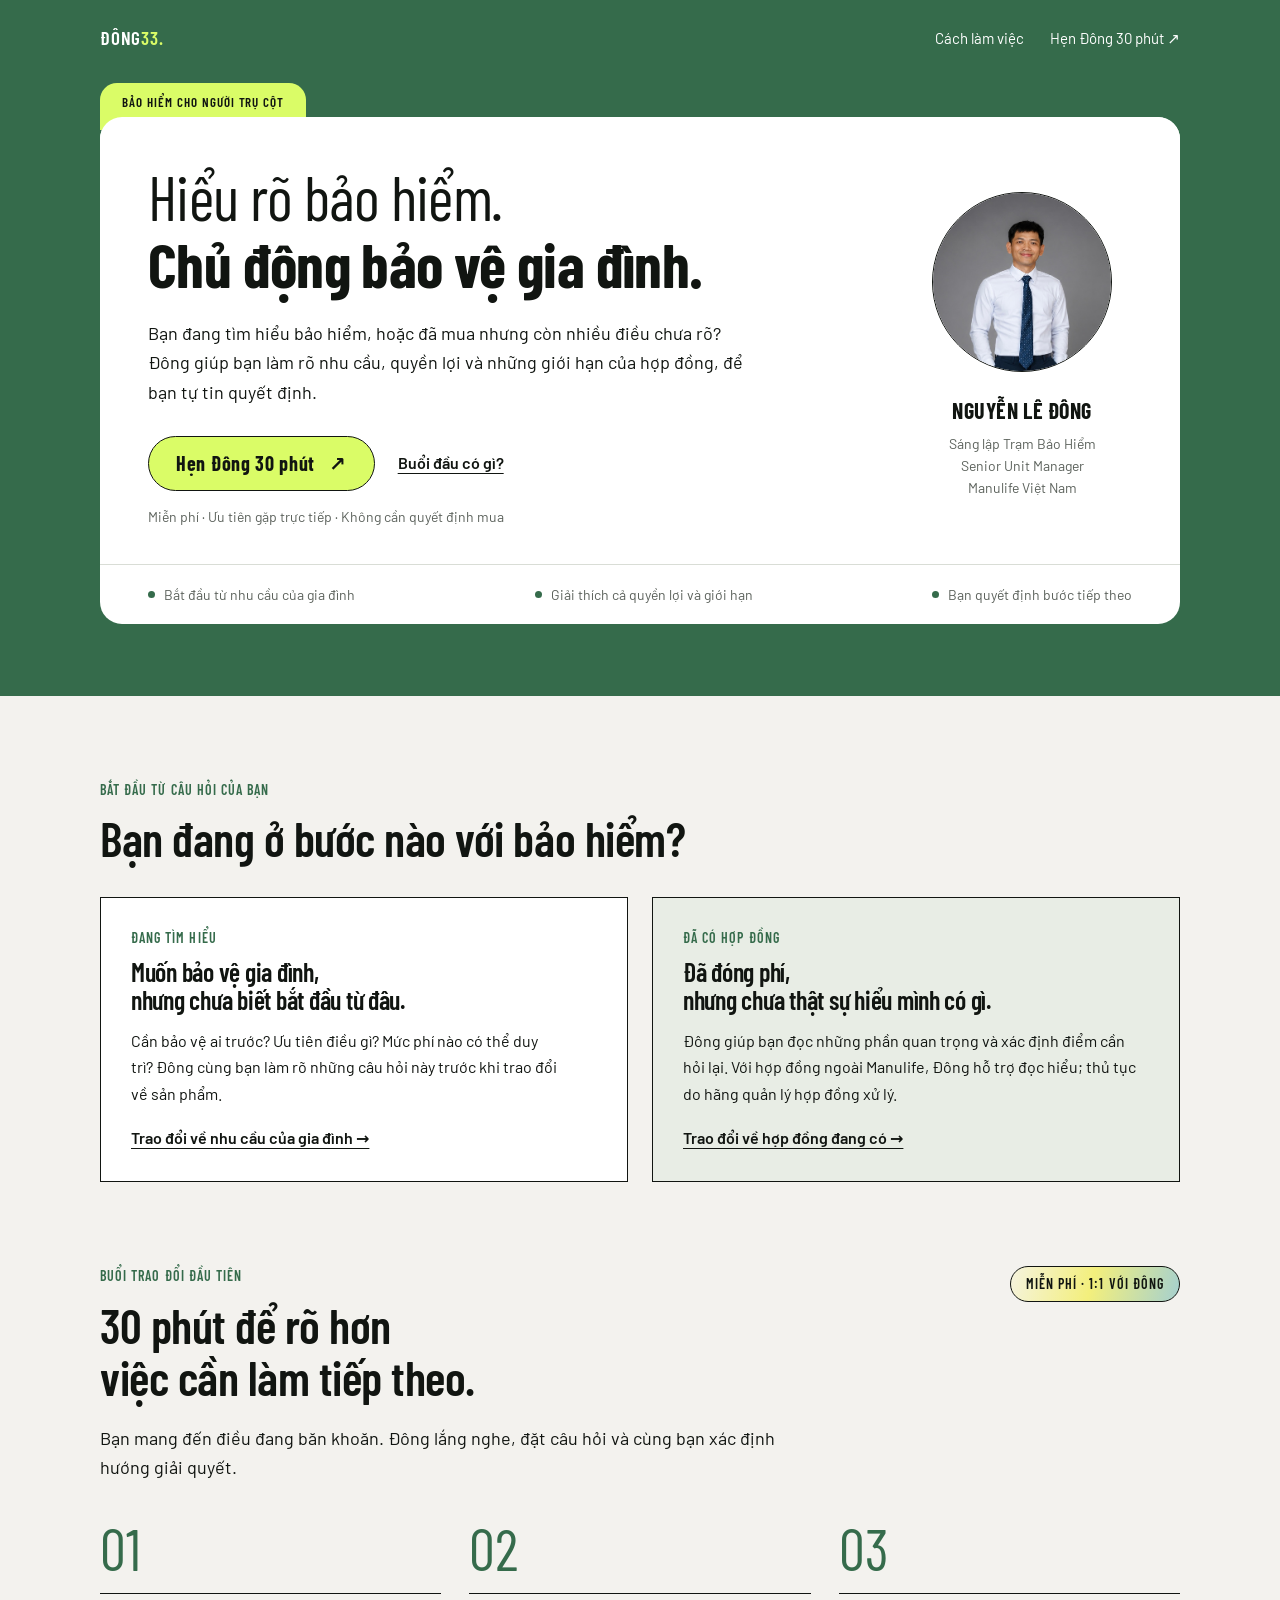
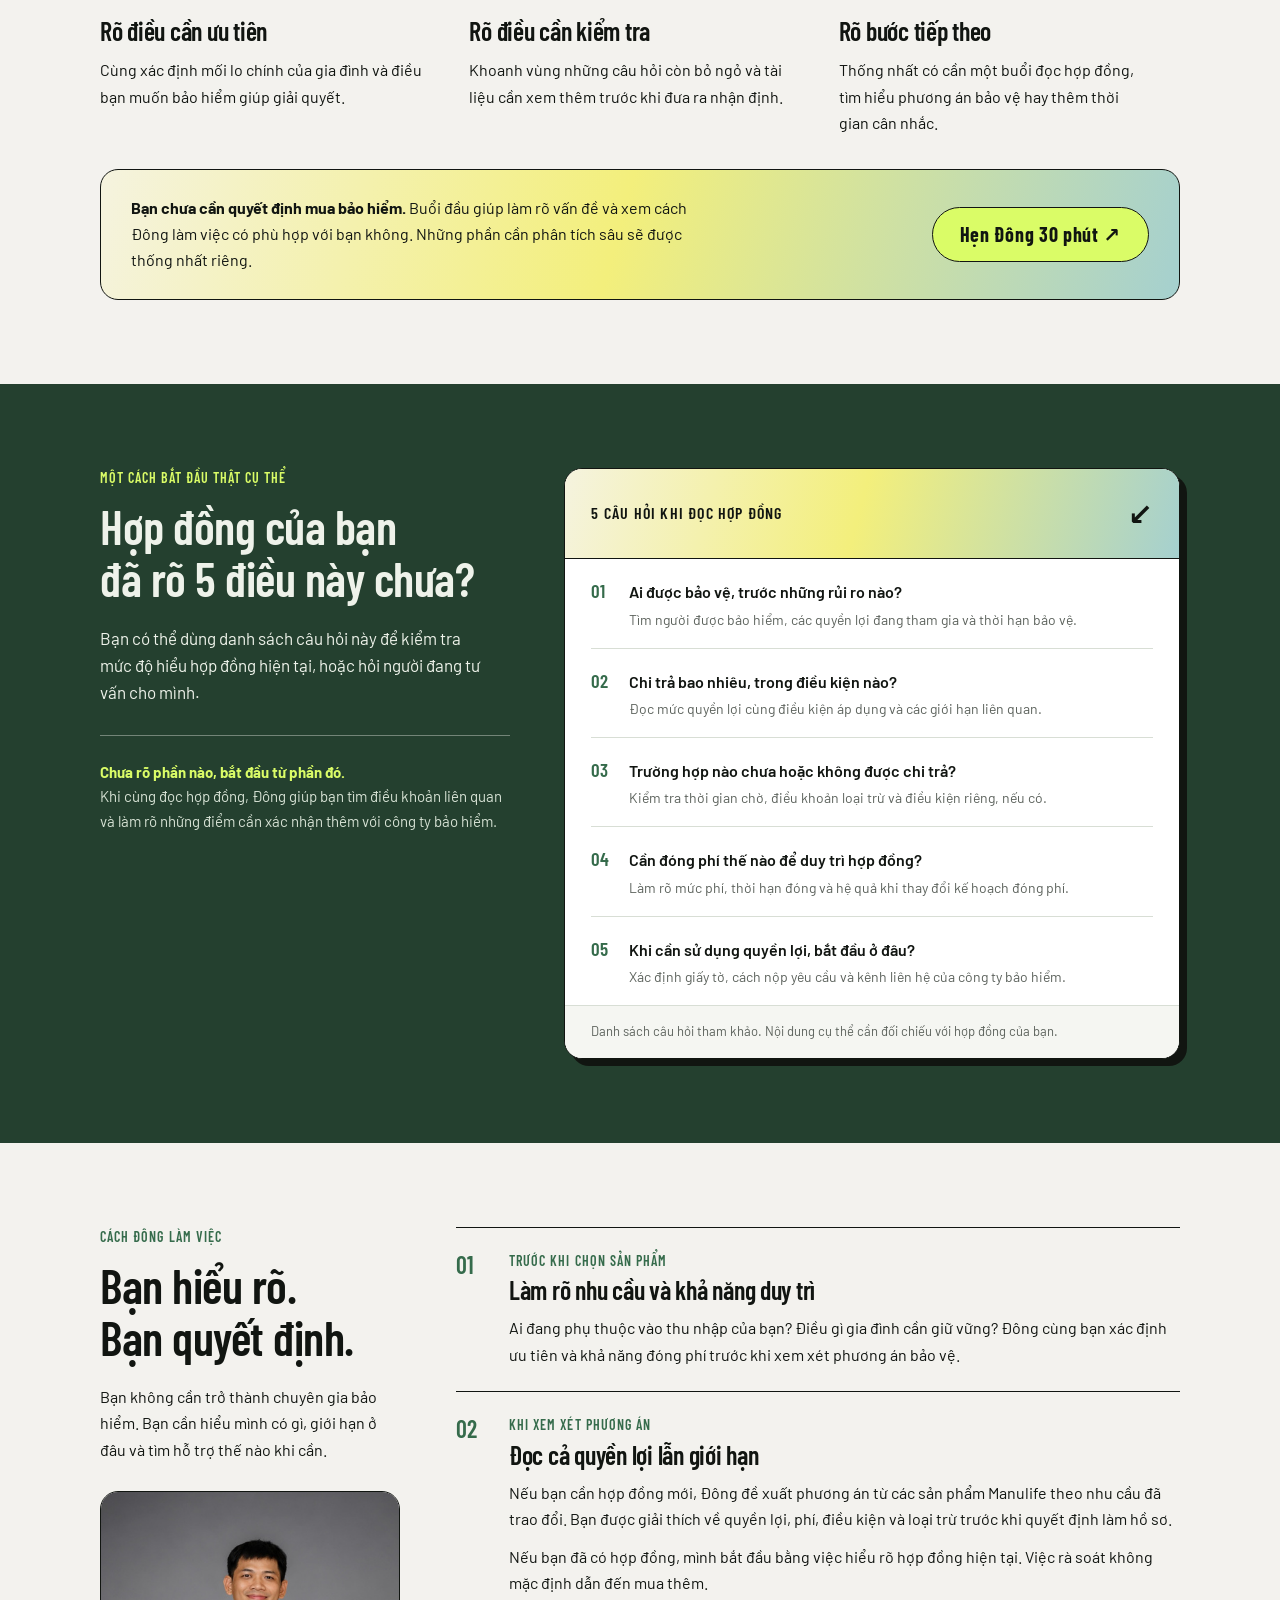
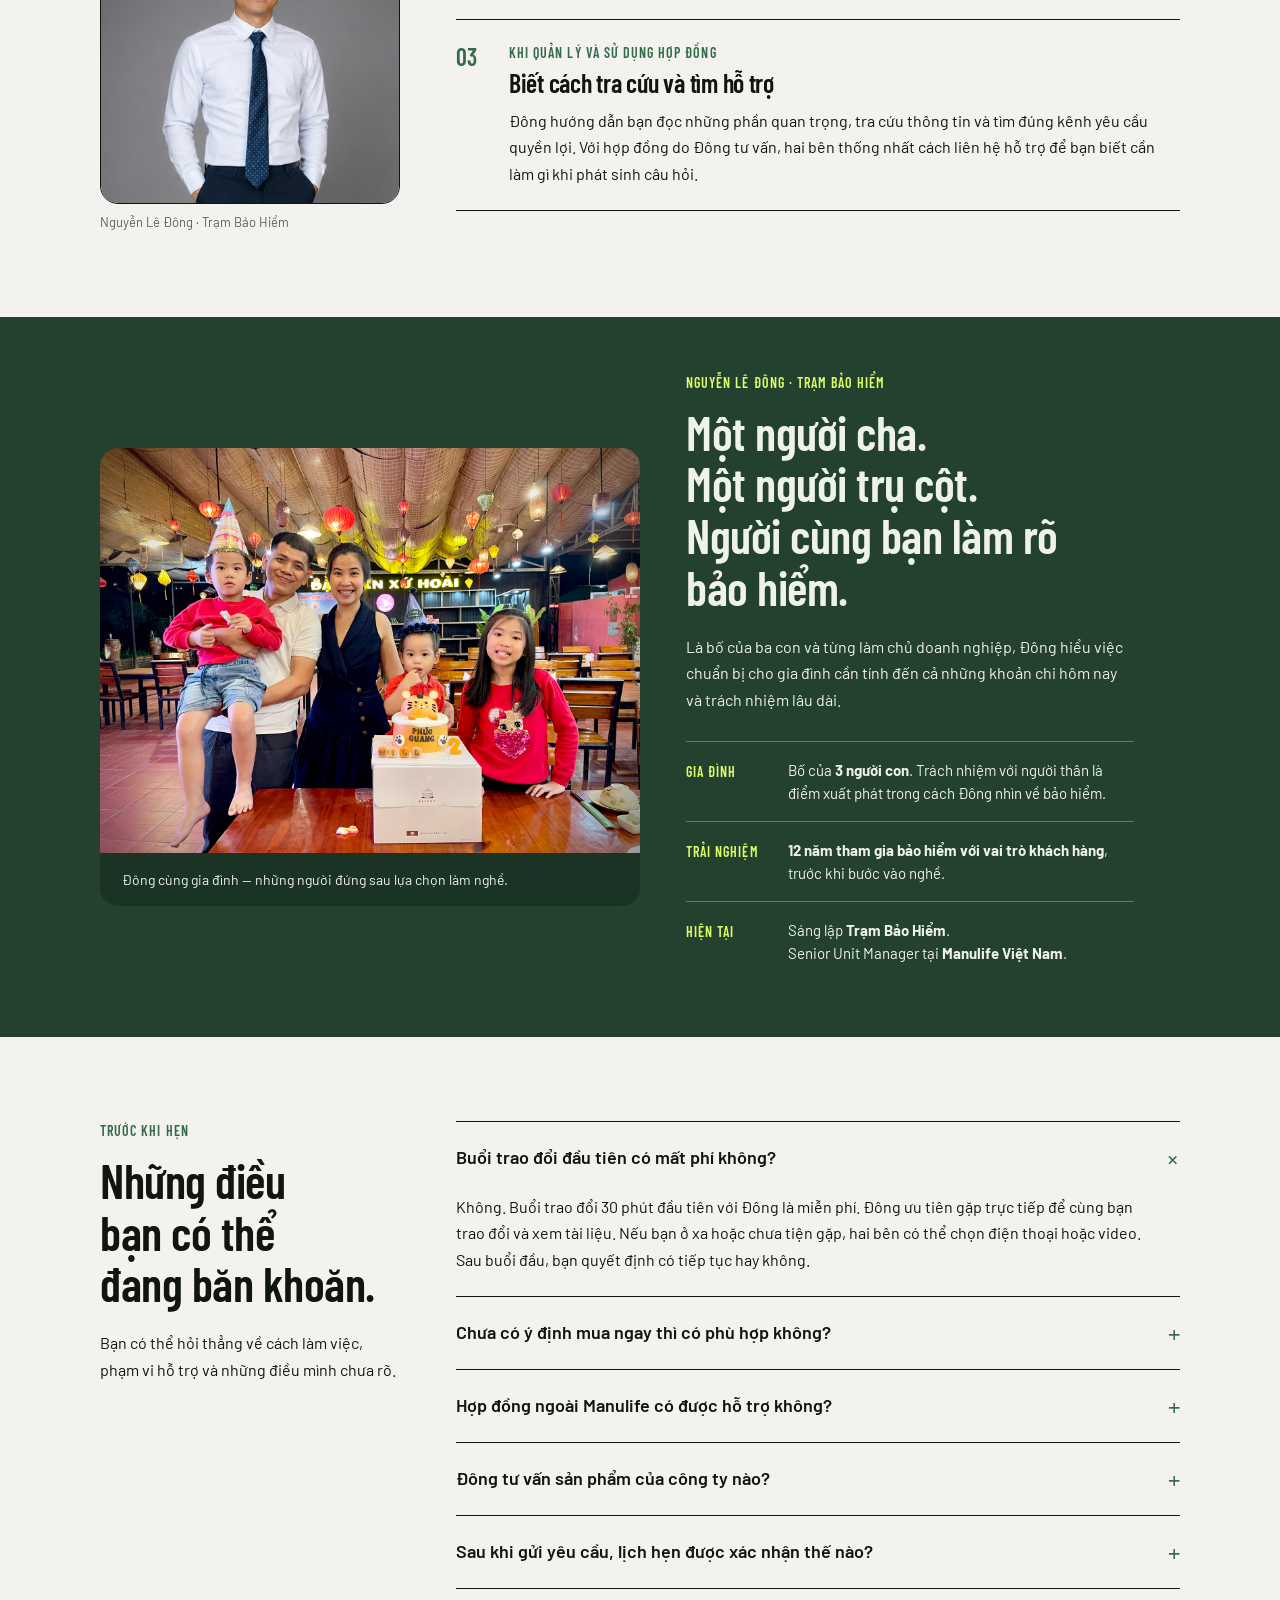
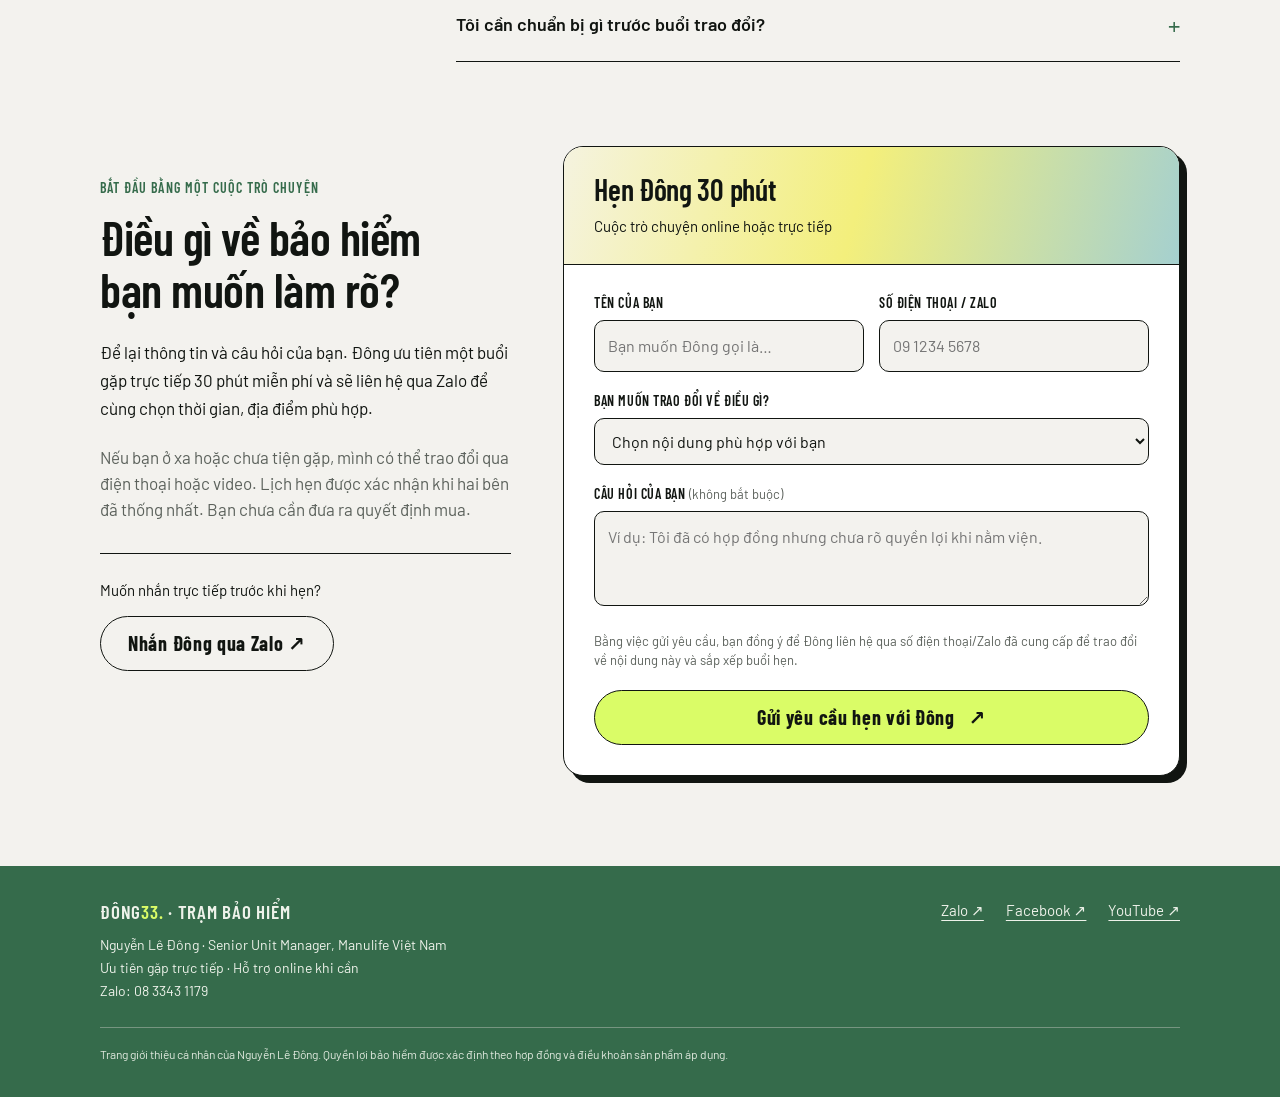
==== commit bcc47f05: "Add files via upload" ====
--- a/index.html
+++ b/index.html
@@ -1,174 +1,724 @@
 <!doctype html>
 <html lang="vi">
 <head>
-<meta charset="UTF-8"><meta name="viewport" content="width=device-width, initial-scale=1">
-<title>Ngôi nhà online của Đông 33</title>
-<meta name="description" content="Nguyễn Lê Đông, người bình thường, 1 vợ ba con. Yêu thích Sadhguru, kinh doanh và tài chính dự phòng.">
-<meta name="theme-color" content="#f6f5ef">
-<meta property="og:title" content="Ngôi nhà online của Đông 33">
-<meta property="og:description" content="Nguyễn Lê Đông — kinh doanh, tài chính dự phòng và bất động sản.">
-<meta property="og:image" content="https://dong33.online/assets/video-thumbnail.jpg">
-<meta property="og:url" content="https://dong33.online/">
-<meta property="og:type" content="website">
-<link rel="canonical" href="https://dong33.online/">
-<link rel="icon" href="data:image/svg+xml,%3Csvg xmlns='http://www.w3.org/2000/svg' viewBox='0 0 64 64'%3E%3Crect width='64' height='64' rx='18' fill='%23DAFC67'/%3E%3Ctext x='32' y='45' text-anchor='middle' font-size='42'%3E☺%3C/text%3E%3C/svg%3E">
-<link rel="preconnect" href="https://fonts.googleapis.com"><link rel="preconnect" href="https://fonts.gstatic.com" crossorigin>
-<link href="https://fonts.googleapis.com/css2?family=Be+Vietnam+Pro:wght@300;400;500;600;700&family=Playfair+Display:ital,wght@1,400;1,500&display=swap" rel="stylesheet">
-<link rel="stylesheet" href="style.css?v=16">
+  <meta charset="utf-8">
+  <meta name="viewport" content="width=device-width, initial-scale=1">
+  <title>Nguyễn Lê Đông | Hiểu rõ bảo hiểm, chủ động bảo vệ gia đình</title>
+  <meta name="description" content="Hẹn Nguyễn Lê Đông 30 phút miễn phí để làm rõ nhu cầu bảo hiểm và câu hỏi về hợp đồng. Ưu tiên gặp trực tiếp; có thể trao đổi qua điện thoại hoặc video khi chưa tiện gặp.">
+  <meta property="og:type" content="website">
+  <meta property="og:title" content="Hiểu rõ bảo hiểm. Chủ động bảo vệ gia đình. | Nguyễn Lê Đông">
+  <meta property="og:description" content="Hẹn Đông 30 phút miễn phí, ưu tiên gặp trực tiếp. Cùng làm rõ câu hỏi về bảo hiểm và bước tiếp theo. Có thể trao đổi qua điện thoại hoặc video khi chưa tiện gặp.">
+  <meta name="theme-color" content="#356b4b">
+  <link rel="preconnect" href="https://fonts.googleapis.com">
+  <link rel="preconnect" href="https://fonts.gstatic.com" crossorigin>
+  <link href="https://fonts.googleapis.com/css2?family=Barlow+Condensed:wght@400;500;600;700&family=Barlow:ital,wght@0,400;0,500;0,600;0,700;1,400&display=swap" rel="stylesheet">
+  <style>
+    :root{--forest:#356b4b;--deep:#24402f;--ink:#111511;--ivory:#f3f2ee;--paper:#fff;--lime:#dafc67;--muted:#5c625c;--line:1.5px solid var(--ink);--grad:linear-gradient(105deg,#f5f3df 0%,#f3ef7c 48%,#a5d0cf 100%);--display:"Barlow Condensed",system-ui,sans-serif;--text:"Barlow",system-ui,sans-serif}
+    *{box-sizing:border-box;margin:0;padding:0}
+    html{scroll-behavior:smooth;scroll-padding-top:28px}
+    body{background:var(--ivory);color:var(--ink);font:17px/1.65 var(--text);-webkit-font-smoothing:antialiased}
+    img{display:block;max-width:100%}
+    a{color:inherit;text-underline-offset:4px}
+    button,input,select,textarea{font:inherit}
+    button,a,input,select,textarea,summary{-webkit-tap-highlight-color:transparent}
+    :focus-visible{outline:3px solid var(--forest);outline-offset:5px}
+    .hero :focus-visible,.about :focus-visible,footer :focus-visible{outline-color:var(--lime)}
+    h1,h2,h3{font-family:var(--display);font-weight:600;line-height:1.08;text-wrap:balance;letter-spacing:-.01em}
+    h1{font-size:clamp(40px,5.5vw,62px);font-weight:400}
+    h1 strong{font-weight:700}
+    h2{font-size:clamp(34px,4.2vw,48px)}
+    h3{font-size:26px}
+    p,li{text-wrap:pretty}
+    .wrap{width:min(1080px,100% - 40px);margin-inline:auto}
+    section{padding:84px 0}
+    .eyebrow,.label,label,.pill,.brand{font-family:var(--display);font-weight:600;letter-spacing:.075em;font-size:14px;line-height:1.4;text-transform:uppercase}
+    .eyebrow{display:block;color:var(--forest);margin-bottom:14px}
+    .lead{font-size:18px;line-height:1.6;max-width:700px;margin-top:20px}
+    .small{font-size:15px;line-height:1.55;color:var(--muted)}
+    .pill{display:inline-block;padding:7px 15px;border:var(--line);border-radius:999px;background:var(--grad)}
+    .btn{display:inline-flex;align-items:center;justify-content:center;gap:14px;padding:13px 27px;border:var(--line);border-radius:999px;font-family:var(--display);font-weight:700;font-size:20px;letter-spacing:.035em;text-decoration:none;cursor:pointer;line-height:1.35;transition:transform .15s,box-shadow .15s;text-align:center}
+    @media(hover:hover){.btn:hover{transform:translateY(-2px);box-shadow:4px 4px 0 var(--ink)}}
+    .btn:active{transform:translateY(0);box-shadow:1px 1px 0 var(--ink)}
+    .btn span[aria-hidden]{display:inline-block;transition:transform .2s ease}
+    @media(hover:hover){.btn:hover span[aria-hidden]{transform:translate(3px,-3px)}}
+    .btn-primary{background:var(--lime);color:var(--ink)}
+    .btn-secondary{background:transparent;color:var(--ink)}
+    .btn:disabled{opacity:.65;cursor:wait;transform:none;box-shadow:none}
+    .text-link{font-size:16px;font-weight:600}
+    .skip{position:absolute;left:20px;top:-100px;z-index:10;background:var(--lime);padding:12px 18px}
+    .skip:focus{top:10px}
+    .hero{background:var(--forest);padding:0 0 72px}
+    .topbar{display:flex;justify-content:space-between;align-items:center;gap:20px;padding-block:25px;color:#fff}
+    .brand{font-size:19px;letter-spacing:.04em;text-decoration:none}
+    .brand span{color:var(--lime)}
+    .topbar nav{display:flex;gap:26px;font-size:15px}
+    .topbar nav a{text-decoration:none}
+    .topbar nav a:hover{text-decoration:underline}
+    .hero-shell{padding-top:40px}
+    .hero-card{position:relative;background:var(--paper);border-radius:22px}
+    .hero-tab{position:absolute;top:-34px;left:0;background:var(--lime);padding:10px 22px 19px;border-radius:17px 17px 0 0;font-size:13px}
+    .hero-content{position:relative;border-radius:22px;background:var(--paper);padding:46px 48px 36px;display:grid;grid-template-columns:1fr 220px;gap:40px;align-items:center}
+    .hero-intro{margin-top:22px;max-width:600px;font-size:18px}
+    .hero-ctas{display:flex;align-items:center;gap:23px;flex-wrap:wrap;margin-top:28px}
+    .hero-note{margin-top:14px;font-size:14px;color:var(--muted)}
+    .hero-person{text-align:center}
+    .hero-person img{width:180px;height:180px;object-fit:cover;object-position:50% 12%;border-radius:50%;border:var(--line);margin:0 auto 20px}
+    .hero-person .name{font-family:var(--display);font-size:22px;font-weight:700;letter-spacing:.025em}
+    .hero-person .role{font-size:14px;color:var(--muted);margin-top:5px;line-height:1.55}
+    .hero-foot{border-top:1px solid #d9ddd6;display:flex;justify-content:space-between;gap:18px;flex-wrap:wrap;padding:18px 48px;font-size:14px;color:var(--muted)}
+    .hero-foot span{display:flex;align-items:center;gap:9px}
+    .hero-foot span::before{content:"";display:block;flex:none;width:7px;height:7px;background:var(--forest);border-radius:50%}
+    .needs{padding-bottom:40px}
+    .section-head{display:flex;justify-content:space-between;align-items:start;gap:28px}
+    .section-head h2{max-width:700px}
+    .needs-grid{display:grid;grid-template-columns:1fr 1fr;gap:24px;margin-top:32px}
+    .need{padding:30px;border:var(--line);background:#fff}
+    .need .label{color:var(--forest);display:block;margin-bottom:10px}
+    .need p{margin-top:14px;font-size:16px}
+    .need a{display:inline-block;margin-top:18px}
+    .need:nth-child(2){background:#e8ede5}
+    .outcomes{padding-top:44px}
+    .outcome-grid{display:grid;grid-template-columns:repeat(3,1fr);gap:28px;margin-top:38px}
+    .outcome-number{font-family:var(--display);font-size:58px;line-height:1;color:var(--forest);border-bottom:var(--line);padding-bottom:16px;margin-bottom:23px}
+    .outcome p{font-size:16px;margin-top:12px}
+    .meeting-note{display:flex;align-items:center;justify-content:space-between;gap:28px;margin-top:32px;background:var(--grad);border:var(--line);border-radius:18px;padding:25px 30px}
+    .meeting-note p{max-width:570px;font-size:16px}
+    .meeting-note .btn{flex:none}
+    .guide{background:var(--deep);color:#eef2ea}
+    .guide-grid{display:grid;grid-template-columns:.8fr 1.2fr;gap:54px;align-items:start}
+    .guide .eyebrow{color:var(--lime)}
+    .guide .lead{font-size:17px}
+    .guide-aside{margin-top:28px;padding-top:24px;border-top:1px solid #738578;font-size:15px;color:#d6e1d4}
+    .guide-aside strong{color:var(--lime)}
+    .paper{background:var(--paper);border:var(--line);border-radius:18px;color:var(--ink);overflow:hidden;box-shadow:7px 7px 0 #111511}
+    .paper-heading{padding:20px 26px;background:var(--grad);border-bottom:var(--line);display:flex;align-items:center;justify-content:space-between;gap:16px}
+    .paper-heading .label{font-size:16px}
+    .paper-heading span:last-child{font-family:var(--display);font-size:30px;font-weight:600}
+    .checklist{list-style:none;padding:0 26px;counter-reset:items}
+    .checklist li{display:grid;grid-template-columns:24px 1fr;gap:14px;padding:18px 0;border-bottom:1px solid #d8ded5;counter-increment:items}
+    .checklist li:last-child{border:0}
+    .checklist li::before{content:counter(items,decimal-leading-zero);font:600 19px/1.5 var(--display);color:var(--forest)}
+    .checklist b{font-size:16px;font-weight:600}
+    .checklist p{font-size:14px;color:var(--muted);margin-top:3px;line-height:1.5}
+    .paper-caption{font-size:13px;padding:15px 26px;background:#f5f6f2;border-top:1px solid #d8ded5;color:var(--muted)}
+    .method-grid{display:grid;grid-template-columns:300px 1fr;gap:56px}
+    .method-side p{margin-top:20px;font-size:16px}
+    .method-side figure{margin-top:28px}
+    .method-side img{width:100%;height:auto;border-radius:18px;border:var(--line)}
+    .method-side figcaption{font-size:13px;color:var(--muted);margin-top:8px}
+    .step{padding:23px 0;border-top:var(--line);display:grid;grid-template-columns:35px 1fr;gap:18px}
+    .step:last-child{border-bottom:var(--line)}
+    .step .number{font:600 24px/1.2 var(--display);color:var(--forest)}
+    .step p{font-size:16px;margin-top:11px}
+    .step .label{display:block;color:var(--forest);margin-bottom:6px}
+    .about{background:var(--deep);color:#eef2ea;padding:0}
+    .about-grid{display:grid;grid-template-columns:1fr 1fr}
+    .about-photo{align-self:center;margin-block:40px;border-radius:18px;overflow:hidden;background:#1b3325}
+    .about-photo img{width:100%;height:auto}
+    .about-photo figcaption{padding:16px 22px;color:#eef2ea;font-size:14px;line-height:1.55}
+    .about-body{padding:56px 46px}
+    .about .eyebrow{color:var(--lime)}
+    .about-body>p{margin-top:20px;font-size:16px}
+    .bio-list{list-style:none;margin-top:28px}
+    .bio-list li{padding:17px 0;border-top:1px solid #627a68;display:grid;grid-template-columns:85px 1fr;gap:17px;font-size:15px;line-height:1.5}
+    .bio-list .label{color:var(--lime);padding-top:3px}
+    .faq-grid{display:grid;grid-template-columns:300px 1fr;gap:56px;align-items:start}
+    .faq-intro p{margin-top:20px;font-size:16px}
+    .faq-list{border-top:var(--line);overflow-x:clip}
+    details{border-bottom:var(--line)}
+    summary{list-style:none;cursor:pointer;display:flex;justify-content:space-between;gap:20px;padding:22px 0;font-size:18px;font-weight:600;line-height:1.5}
+    summary::-webkit-details-marker{display:none}
+    summary::after{content:"+";flex:none;font:400 28px/1 var(--display);color:var(--forest);transition:transform .22s ease}
+    details[open] summary::after{transform:rotate(45deg)}
+    .answer{padding:0 30px 23px 0;font-size:16px}
+    .answer p+p{margin-top:12px}
+    .answer a{color:var(--forest)}
+    .apply{padding-top:0;padding-bottom:90px}
+    .apply-grid{display:grid;grid-template-columns:.8fr 1.2fr;gap:52px;align-items:start}
+    .apply-intro{padding-top:32px}
+    .apply-intro h2{max-width:360px}
+    .apply-intro>p{margin-top:22px;font-size:17px}
+    .apply-intro .direct{border-top:var(--line);padding-top:24px;margin-top:30px}
+    .direct p{font-size:15px;margin-bottom:14px}
+    .apply-card{background:var(--paper);border:var(--line);border-radius:20px;box-shadow:7px 7px 0 var(--ink);overflow:hidden;scroll-margin-top:28px}
+    .apply-top{background:var(--grad);border-bottom:var(--line);padding:26px 30px}
+    .apply-top h3{font-size:30px}
+    .apply-top p{font-size:15px;margin-top:8px}
+    form{padding:28px 30px 30px;display:grid;gap:19px}
+    label{display:block;margin-bottom:7px;letter-spacing:.04em}
+    label .optional{text-transform:none;letter-spacing:0;font-family:var(--text);font-weight:400;font-size:13px;color:var(--muted)}
+    input,select,textarea{width:100%;max-width:100%;padding:12px 13px;border:var(--line);border-radius:10px;background:var(--ivory);font-size:16px;color:var(--ink)}
+    textarea{min-height:95px;resize:vertical}
+    input[aria-invalid="true"]{border-color:#a02b1b}
+    .row2{display:grid;grid-template-columns:1fr 1fr;gap:15px}
+    form .btn{width:100%}
+    form[aria-busy="true"] .btn::after{content:"";width:17px;height:17px;flex:none;border:2px solid currentColor;border-right-color:transparent;border-radius:50%}
+    .consent{font-size:13px;color:var(--muted);line-height:1.5}
+    .status:empty{display:none}
+    .status{font-size:15px;color:#9b2c1f;line-height:1.5}
+    .done{padding:34px 30px;text-align:center}
+    .done h3{font-size:32px}
+    .done p{margin:16px 0 24px;font-size:16px}
+    [hidden]{display:none!important}
+    footer{background:var(--forest);color:#eef2ea;padding:32px 0}
+    .footer-main{display:flex;justify-content:space-between;gap:30px;align-items:start}
+    .footer-main p{font-size:14px;margin-top:7px}
+    .footer-links{display:flex;flex-wrap:wrap;gap:22px;font-size:15px}
+    .footer-note{font-size:12px;color:#e0e9de;border-top:1px solid #769580;margin-top:25px;padding-top:17px}
+    @media(max-width:900px){
+      .hero-content{padding:35px 30px;grid-template-columns:1fr 175px;gap:25px}
+      .hero-person img{width:150px;height:150px}
+      .hero-foot{padding-inline:30px;justify-content:flex-start;gap:10px 25px}
+      .guide-grid{grid-template-columns:.8fr 1fr;gap:30px}
+      .method-grid,.faq-grid{grid-template-columns:240px 1fr;gap:32px}
+      .about-body{padding:40px 28px}
+      .apply-grid{grid-template-columns:.8fr 1.2fr;gap:30px}
+      .row2{grid-template-columns:1fr}
+      .meeting-note{align-items:start;flex-direction:column;gap:20px}
+    }
+    @media(max-width:680px){
+      body{font-size:16px}
+      .wrap{width:calc(100% - 32px)}
+      section{padding:58px 0}
+      .topbar{padding:20px 0}
+      .topbar nav{gap:18px;font-size:14px}
+      .topbar nav .nav-about{display:none}
+      .hero{padding-bottom:44px}
+      .hero-shell{padding-top:34px}
+      .hero-content{grid-template-columns:1fr;padding:26px 23px 28px;gap:24px}
+      .hero-person{order:-1;display:grid;grid-template-columns:65px 1fr;gap:15px;text-align:left;align-items:center}
+      .hero-person img{width:65px;height:65px;margin:0}
+      .hero-person .name{font-size:20px}
+      .hero-person .role{font-size:12px;margin-top:2px}
+      .hero-intro{font-size:17px;margin-top:18px}
+      .hero-ctas{gap:18px;margin-top:24px}
+      .hero-ctas .btn{width:100%}
+      .hero-ctas .text-link{width:100%;text-align:center}
+      .hero-foot{padding:18px 23px;display:grid;gap:8px;font-size:13px}
+      .section-head{display:block}
+      .section-head .pill{margin-top:18px}
+      .needs-grid,.outcome-grid,.guide-grid,.method-grid,.about-grid,.faq-grid,.apply-grid{grid-template-columns:1fr}
+      .needs{padding-bottom:28px}
+      .need{padding:24px}
+      .needs-grid{gap:16px;margin-top:26px}
+      .outcomes{padding-top:28px}
+      .outcome-grid{gap:26px;margin-top:28px}
+      .outcome{display:grid;grid-template-columns:52px 1fr;gap:18px}
+      .outcome-number{font-size:46px;padding:0;border:0;margin:0}
+      .outcome p{margin-top:9px}
+      .meeting-note{padding:23px}
+      .meeting-note .btn{width:100%}
+      .guide-grid{gap:28px}
+      .guide-aside{margin-top:20px;padding-top:18px}
+      .paper-heading{padding:18px 21px}
+      .checklist{padding:0 21px}
+      .paper-caption{padding:15px 21px}
+      .method-grid{gap:30px}
+      .method-side figure{display:none}
+      .about-photo{margin-block:32px 0}
+      .about-body{padding:37px 24px 40px}
+      .bio-list li{grid-template-columns:75px 1fr;gap:14px}
+      .faq-grid{gap:28px}
+      summary{font-size:17px;padding-block:19px}
+      .answer{padding-right:0}
+      .apply{padding-bottom:58px}
+      .apply-intro{padding-top:0}
+      .apply-intro h2{max-width:none}
+      .apply-grid{gap:28px}
+      form,.apply-top,.done{padding-inline:23px}
+      form .btn{font-size:18px;padding-inline:18px;gap:10px}
+      .footer-main{flex-direction:column;gap:22px}
+      .footer-links{gap:24px}
+    }
+    @keyframes request-spin{to{transform:rotate(360deg)}}
+    @keyframes confirmation-in{from{opacity:0;transform:translateY(8px)}to{opacity:1;transform:translateY(0)}}
+    @media(prefers-reduced-motion:no-preference){
+      form[aria-busy="true"] .btn::after{animation:request-spin .8s linear infinite}
+      .done:not([hidden]){animation:confirmation-in .35s ease-out}
+    }
+    @media(prefers-reduced-motion:reduce){
+      html{scroll-behavior:auto}
+      .btn,.btn span[aria-hidden],summary::after{transition:none}
+      .btn:hover,.btn:active,.btn:hover span[aria-hidden]{transform:none}
+    }
+  </style>
 </head>
 <body>
-<a class="skip" href="#main">Đến nội dung chính</a>
-
-<header class="nav" id="top">
-  <div class="wrap nav-inner">
-    <a class="logo" href="#top" aria-label="Đông 33 — về đầu trang">Đông<span>33</span></a>
-    <nav class="nav-links" aria-label="Điều hướng chính">
-      <a href="#dang-xay">Công việc</a>
-      <a href="#lam-chung">Làm chung</a>
-      <a href="#ket-noi">Kết nối</a>
-    </nav>
-    <button class="nav-cta" type="button" data-dialog="booking-dialog"><span class="pulse" aria-hidden="true"></span>Đặt lịch 15 phút</button>
-  </div>
-</header>
-
-<main id="main">
-
-<section class="hero wrap" aria-labelledby="hero-title">
-  <div class="hero-copy">
-    <h1 id="hero-title">
-      <span class="welcome-line">Chào mừng bạn ghé thăm</span>
-      <span class="home-line">ngôi nhà <em>online</em><br>của <span class="highlight">Đông 33</span></span>
-    </h1>
-    <p class="intro">Nguyễn Lê Đông, người bình thường, 1 vợ ba con.</p>
-    <p class="hero-note">Yêu thích Sadhguru, kinh doanh<br class="desktop-break"> và tài chính dự phòng.</p>
-    <div class="hero-actions">
-      <a class="button dark" href="#dang-xay">Công việc của Đông <span class="btn-icon" aria-hidden="true">☺</span></a>
-      <button class="button ghost" type="button" data-dialog="video-dialog"><span class="mini-play" aria-hidden="true">▶</span>Xem video làm quen</button>
+  <a class="skip" href="#noi-dung">Đến nội dung chính</a>
+  <header class="hero">
+    <div class="wrap">
+      <div class="topbar">
+        <a class="brand" href="#">ĐÔNG<span>33.</span></a>
+        <nav aria-label="Điều hướng chính">
+          <a class="nav-about" href="#cach-lam-viec">Cách làm việc</a>
+          <a href="#hen-dong">Hẹn Đông 30 phút ↗</a>
+        </nav>
+      </div>
+      <div class="hero-shell">
+        <div class="hero-card">
+          <div class="hero-tab label">Bảo hiểm cho người trụ cột</div>
+          <div class="hero-content">
+            <div>
+              <h1>Hiểu rõ bảo hiểm.<br><strong>Chủ động bảo vệ gia đình.</strong></h1>
+              <p class="hero-intro">Bạn đang tìm hiểu bảo hiểm, hoặc đã mua nhưng còn nhiều điều chưa rõ? Đông giúp bạn làm rõ nhu cầu, quyền lợi và những giới hạn của hợp đồng, để bạn tự tin quyết định.</p>
+              <div class="hero-ctas">
+                <a class="btn btn-primary" href="#hen-dong">Hẹn Đông 30 phút <span aria-hidden="true">↗</span></a>
+                <a class="text-link" href="#buoi-dau">Buổi đầu có gì?</a>
+              </div>
+              <p class="hero-note">Miễn phí · Ưu tiên gặp trực tiếp · Không cần quyết định mua</p>
+            </div>
+            <div class="hero-person">
+              <img src="dong.jpg" alt="Nguyễn Lê Đông" width="180" height="180" fetchpriority="high">
+              <div>
+                <div class="name">NGUYỄN LÊ ĐÔNG</div>
+                <div class="role">Sáng lập Trạm Bảo Hiểm<br>Senior Unit Manager<br>Manulife Việt Nam</div>
+              </div>
+            </div>
+          </div>
+          <div class="hero-foot">
+            <span>Bắt đầu từ nhu cầu của gia đình</span>
+            <span>Giải thích cả quyền lợi và giới hạn</span>
+            <span>Bạn quyết định bước tiếp theo</span>
+          </div>
+        </div>
+      </div>
     </div>
-  </div>
-
-  <div class="hero-video" id="lam-quen">
-    <div class="video-frame">
-      <button class="video-cover" type="button" data-dialog="video-dialog" aria-label="Xem video giới thiệu Nguyễn Lê Đông">
-        <img src="assets/video-thumbnail.jpg?v=4" alt="Thumbnail: Tư duy tiết kiệm — làm thế nào để mua mọi thứ rẻ đến mức 0đ" width="1600" height="900" fetchpriority="high">
-        <span class="play" aria-hidden="true"><span>▶</span></span>
-        <span class="video-status"><span class="dot" aria-hidden="true"></span>Video giới thiệu sắp có</span>
-      </button>
+  </header>
+
+  <main id="noi-dung">
+    <section class="needs" aria-labelledby="needs-title">
+      <div class="wrap">
+        <span class="eyebrow">Bắt đầu từ câu hỏi của bạn</span>
+        <h2 id="needs-title">Bạn đang ở bước nào với bảo hiểm?</h2>
+        <div class="needs-grid">
+          <article class="need">
+            <span class="label">Đang tìm hiểu</span>
+            <h3>Muốn bảo vệ gia đình,<br>nhưng chưa biết bắt đầu từ đâu.</h3>
+            <p>Cần bảo vệ ai trước? Ưu tiên điều gì? Mức phí nào có thể duy trì? Đông cùng bạn làm rõ những câu hỏi này trước khi trao đổi về sản phẩm.</p>
+            <a class="text-link" href="#hen-dong" data-goal="new">Trao đổi về nhu cầu của gia đình →</a>
+          </article>
+          <article class="need">
+            <span class="label">Đã có hợp đồng</span>
+            <h3>Đã đóng phí,<br>nhưng chưa thật sự hiểu mình có gì.</h3>
+            <p>Đông giúp bạn đọc những phần quan trọng và xác định điểm cần hỏi lại. Với hợp đồng ngoài Manulife, Đông hỗ trợ đọc hiểu; thủ tục do hãng quản lý hợp đồng xử lý.</p>
+            <a class="text-link" href="#hen-dong" data-goal="review">Trao đổi về hợp đồng đang có →</a>
+          </article>
+        </div>
+      </div>
+    </section>
+
+    <section class="outcomes" id="buoi-dau" aria-labelledby="meeting-title">
+      <div class="wrap">
+        <div class="section-head">
+          <div>
+            <span class="eyebrow">Buổi trao đổi đầu tiên</span>
+            <h2 id="meeting-title">30 phút để rõ hơn<br>việc cần làm tiếp theo.</h2>
+          </div>
+          <span class="pill">Miễn phí · 1:1 với Đông</span>
+        </div>
+        <p class="lead">Bạn mang đến điều đang băn khoăn. Đông lắng nghe, đặt câu hỏi và cùng bạn xác định hướng giải quyết.</p>
+        <div class="outcome-grid">
+          <article class="outcome">
+            <div class="outcome-number" aria-hidden="true">01</div>
+            <div><h3>Rõ điều cần ưu tiên</h3><p>Cùng xác định mối lo chính của gia đình và điều bạn muốn bảo hiểm giúp giải quyết.</p></div>
+          </article>
+          <article class="outcome">
+            <div class="outcome-number" aria-hidden="true">02</div>
+            <div><h3>Rõ điều cần kiểm tra</h3><p>Khoanh vùng những câu hỏi còn bỏ ngỏ và tài liệu cần xem thêm trước khi đưa ra nhận định.</p></div>
+          </article>
+          <article class="outcome">
+            <div class="outcome-number" aria-hidden="true">03</div>
+            <div><h3>Rõ bước tiếp theo</h3><p>Thống nhất có cần một buổi đọc hợp đồng, tìm hiểu phương án bảo vệ hay thêm thời gian cân nhắc.</p></div>
+          </article>
+        </div>
+        <div class="meeting-note">
+          <p><strong>Bạn chưa cần quyết định mua bảo hiểm.</strong> Buổi đầu giúp làm rõ vấn đề và xem cách Đông làm việc có phù hợp với bạn không. Những phần cần phân tích sâu sẽ được thống nhất riêng.</p>
+          <a class="btn btn-primary" href="#hen-dong">Hẹn Đông 30 phút ↗</a>
+        </div>
+      </div>
+    </section>
+
+    <section class="guide" id="doc-hop-dong" aria-labelledby="guide-title">
+      <div class="wrap guide-grid">
+        <div>
+          <span class="eyebrow">Một cách bắt đầu thật cụ thể</span>
+          <h2 id="guide-title">Hợp đồng của bạn<br>đã rõ 5 điều này chưa?</h2>
+          <p class="lead">Bạn có thể dùng danh sách câu hỏi này để kiểm tra mức độ hiểu hợp đồng hiện tại, hoặc hỏi người đang tư vấn cho mình.</p>
+          <p class="guide-aside"><strong>Chưa rõ phần nào, bắt đầu từ phần đó.</strong><br>Khi cùng đọc hợp đồng, Đông giúp bạn tìm điều khoản liên quan và làm rõ những điểm cần xác nhận thêm với công ty bảo hiểm.</p>
+        </div>
+        <div class="paper">
+          <div class="paper-heading"><span class="label">5 câu hỏi khi đọc hợp đồng</span><span aria-hidden="true">↙</span></div>
+          <ol class="checklist">
+            <li><div><b>Ai được bảo vệ, trước những rủi ro nào?</b><p>Tìm người được bảo hiểm, các quyền lợi đang tham gia và thời hạn bảo vệ.</p></div></li>
+            <li><div><b>Chi trả bao nhiêu, trong điều kiện nào?</b><p>Đọc mức quyền lợi cùng điều kiện áp dụng và các giới hạn liên quan.</p></div></li>
+            <li><div><b>Trường hợp nào chưa hoặc không được chi trả?</b><p>Kiểm tra thời gian chờ, điều khoản loại trừ và điều kiện riêng, nếu có.</p></div></li>
+            <li><div><b>Cần đóng phí thế nào để duy trì hợp đồng?</b><p>Làm rõ mức phí, thời hạn đóng và hệ quả khi thay đổi kế hoạch đóng phí.</p></div></li>
+            <li><div><b>Khi cần sử dụng quyền lợi, bắt đầu ở đâu?</b><p>Xác định giấy tờ, cách nộp yêu cầu và kênh liên hệ của công ty bảo hiểm.</p></div></li>
+          </ol>
+          <p class="paper-caption">Danh sách câu hỏi tham khảo. Nội dung cụ thể cần đối chiếu với hợp đồng của bạn.</p>
+        </div>
+      </div>
+    </section>
+
+    <section id="cach-lam-viec" aria-labelledby="method-title">
+      <div class="wrap method-grid">
+        <div class="method-side">
+          <span class="eyebrow">Cách Đông làm việc</span>
+          <h2 id="method-title">Bạn hiểu rõ.<br>Bạn quyết định.</h2>
+          <p>Bạn không cần trở thành chuyên gia bảo hiểm. Bạn cần hiểu mình có gì, giới hạn ở đâu và tìm hỗ trợ thế nào khi cần.</p>
+          <figure><img src="dong.jpg" alt="Chân dung Nguyễn Lê Đông trong áo sơ mi và cà vạt" width="429" height="447" loading="lazy"><figcaption>Nguyễn Lê Đông · Trạm Bảo Hiểm</figcaption></figure>
+        </div>
+        <div>
+          <article class="step">
+            <span class="number" aria-hidden="true">01</span>
+            <div><span class="label">Trước khi chọn sản phẩm</span><h3>Làm rõ nhu cầu và khả năng duy trì</h3><p>Ai đang phụ thuộc vào thu nhập của bạn? Điều gì gia đình cần giữ vững? Đông cùng bạn xác định ưu tiên và khả năng đóng phí trước khi xem xét phương án bảo vệ.</p></div>
+          </article>
+          <article class="step">
+            <span class="number" aria-hidden="true">02</span>
+            <div><span class="label">Khi xem xét phương án</span><h3>Đọc cả quyền lợi lẫn giới hạn</h3><p>Nếu bạn cần hợp đồng mới, Đông đề xuất phương án từ các sản phẩm Manulife theo nhu cầu đã trao đổi. Bạn được giải thích về quyền lợi, phí, điều kiện và loại trừ trước khi quyết định làm hồ sơ.</p><p>Nếu bạn đã có hợp đồng, mình bắt đầu bằng việc hiểu rõ hợp đồng hiện tại. Việc rà soát không mặc định dẫn đến mua thêm.</p></div>
+          </article>
+          <article class="step">
+            <span class="number" aria-hidden="true">03</span>
+            <div><span class="label">Khi quản lý và sử dụng hợp đồng</span><h3>Biết cách tra cứu và tìm hỗ trợ</h3><p>Đông hướng dẫn bạn đọc những phần quan trọng, tra cứu thông tin và tìm đúng kênh yêu cầu quyền lợi. Với hợp đồng do Đông tư vấn, hai bên thống nhất cách liên hệ hỗ trợ để bạn biết cần làm gì khi phát sinh câu hỏi.</p></div>
+          </article>
+        </div>
+      </div>
+    </section>
+
+    <section class="about" id="ve-dong" aria-labelledby="about-title">
+      <div class="wrap about-grid">
+        <figure class="about-photo"><img src="family.jpg" alt="Đông cùng vợ và ba con trong một buổi sinh nhật" width="1600" height="1200" loading="lazy"><figcaption>Đông cùng gia đình — những người đứng sau lựa chọn làm nghề.</figcaption></figure>
+        <div class="about-body">
+          <span class="eyebrow">Nguyễn Lê Đông · Trạm Bảo Hiểm</span>
+          <h2 id="about-title">Một người cha.<br>Một người trụ cột.<br>Người cùng bạn làm rõ bảo hiểm.</h2>
+          <p>Là bố của ba con và từng làm chủ doanh nghiệp, Đông hiểu việc chuẩn bị cho gia đình cần tính đến cả những khoản chi hôm nay và trách nhiệm lâu dài.</p>
+          <ul class="bio-list">
+            <li><span class="label">Gia đình</span><span>Bố của <strong>3 người con</strong>. Trách nhiệm với người thân là điểm xuất phát trong cách Đông nhìn về bảo hiểm.</span></li>
+            <li><span class="label">Trải nghiệm</span><span><strong>12 năm tham gia bảo hiểm với vai trò khách hàng</strong>, trước khi bước vào nghề.</span></li>
+            <li><span class="label">Hiện tại</span><span>Sáng lập <strong>Trạm Bảo Hiểm</strong>.<br>Senior Unit Manager tại <strong>Manulife Việt Nam</strong>.</span></li>
+          </ul>
+        </div>
+      </div>
+    </section>
+
+    <section id="cau-hoi" aria-labelledby="faq-title">
+      <div class="wrap faq-grid">
+        <div class="faq-intro">
+          <span class="eyebrow">Trước khi hẹn</span>
+          <h2 id="faq-title">Những điều bạn có thể đang băn khoăn.</h2>
+          <p>Bạn có thể hỏi thẳng về cách làm việc, phạm vi hỗ trợ và những điều mình chưa rõ.</p>
+        </div>
+        <div class="faq-list">
+          <details open>
+            <summary>Buổi trao đổi đầu tiên có mất phí không?</summary>
+            <div class="answer"><p>Không. Buổi trao đổi 30 phút đầu tiên với Đông là miễn phí. Đông ưu tiên gặp trực tiếp để cùng bạn trao đổi và xem tài liệu. Nếu bạn ở xa hoặc chưa tiện gặp, hai bên có thể chọn điện thoại hoặc video. Sau buổi đầu, bạn quyết định có tiếp tục hay không.</p></div>
+          </details>
+          <details>
+            <summary>Chưa có ý định mua ngay thì có phù hợp không?</summary>
+            <div class="answer"><p>Có. Bạn có thể bắt đầu bằng một câu hỏi hoặc một phần hợp đồng chưa hiểu. Mục tiêu của buổi đầu là xác định điều cần làm rõ và bước tiếp theo; bạn không cần cam kết mua bảo hiểm.</p></div>
+          </details>
+          <details>
+            <summary>Hợp đồng ngoài Manulife có được hỗ trợ không?</summary>
+            <div class="answer"><p>Có. Đông có thể giúp bạn đọc hiểu nội dung và xác định những điểm cần hỏi thêm. Các thủ tục điều chỉnh, yêu cầu quyền lợi và việc xác nhận thông tin thuộc trách nhiệm của hãng quản lý hợp đồng. Đông không thay mặt hãng đó xử lý hồ sơ.</p></div>
+          </details>
+          <details>
+            <summary>Đông tư vấn sản phẩm của công ty nào?</summary>
+            <div class="answer"><p>Đông đang làm việc tại Manulife Việt Nam. Các phương án hợp đồng mới do Đông tư vấn được lựa chọn trong phạm vi sản phẩm Manulife. Bạn sẽ được biết rõ sản phẩm và đơn vị cung cấp trước khi xem xét phương án.</p></div>
+          </details>
+          <details>
+            <summary>Sau khi gửi yêu cầu, lịch hẹn được xác nhận thế nào?</summary>
+            <div class="answer"><p>Đông sẽ liên hệ qua Zalo để cùng bạn thống nhất thời gian và địa điểm gặp trực tiếp. Nếu bạn ở xa hoặc chưa tiện gặp, hai bên có thể sắp xếp trao đổi qua điện thoại hoặc video. Lịch hẹn được xác nhận khi hai bên đã thống nhất.</p></div>
+          </details>
+          <details>
+            <summary>Tôi cần chuẩn bị gì trước buổi trao đổi?</summary>
+            <div class="answer"><p>Bạn chỉ cần nghĩ về câu hỏi mình muốn làm rõ nhất. Nếu đã có hợp đồng, có thể chuẩn bị tài liệu để tiện trao đổi. Khi gửi yêu cầu hẹn, chưa cần gửi hồ sơ sức khỏe hay giấy tờ cá nhân.</p></div>
+          </details>
+        </div>
+      </div>
+    </section>
+
+    <section class="apply" id="hen-dong" aria-labelledby="apply-title">
+      <div class="wrap apply-grid">
+        <div class="apply-intro">
+          <span class="eyebrow">Bắt đầu bằng một cuộc trò chuyện</span>
+          <h2 id="apply-title">Điều gì về bảo hiểm<br>bạn muốn làm rõ?</h2>
+          <p>Để lại thông tin và câu hỏi của bạn. Đông ưu tiên một buổi gặp trực tiếp 30 phút miễn phí và sẽ liên hệ qua Zalo để cùng chọn thời gian, địa điểm phù hợp.</p>
+          <p class="small">Nếu bạn ở xa hoặc chưa tiện gặp, mình có thể trao đổi qua điện thoại hoặc video. Lịch hẹn được xác nhận khi hai bên đã thống nhất. Bạn chưa cần đưa ra quyết định mua.</p>
+          <div class="direct">
+            <p>Muốn nhắn trực tiếp trước khi hẹn?</p>
+            <a class="btn btn-secondary" href="https://zalo.me/0833431179" target="_blank" rel="noopener">Nhắn Đông qua Zalo ↗</a>
+          </div>
+        </div>
+        <div class="apply-card" id="applyCard" role="region" aria-labelledby="booking-title" tabindex="-1">
+          <div class="apply-top">
+            <h3 id="booking-title">Hẹn Đông 30 phút</h3>
+            <p>Cuộc trò chuyện online hoặc trực tiếp</p>
+          </div>
+          <form id="leadForm" novalidate>
+            <div class="row2">
+              <div><label for="name">Tên của bạn</label><input id="name" name="name" autocomplete="name" placeholder="Bạn muốn Đông gọi là…" required maxlength="100"></div>
+              <div><label for="phone">Số điện thoại / Zalo</label><input id="phone" name="phone" type="tel" inputmode="tel" autocomplete="tel" placeholder="09 1234 5678" required maxlength="24"></div>
+            </div>
+            <div>
+              <label for="goal">Bạn muốn trao đổi về điều gì?</label>
+              <select id="goal" name="goal">
+                <option value="">Chọn nội dung phù hợp với bạn</option>
+                <option value="new">Tìm hiểu bảo hiểm cho gia đình</option>
+                <option value="review">Đọc hiểu hợp đồng đang có</option>
+                <option value="change">Rà soát khi nhu cầu gia đình thay đổi</option>
+                <option value="question">Một câu hỏi khác về bảo hiểm</option>
+              </select>
+            </div>
+            <div>
+              <label for="note">Câu hỏi của bạn <span class="optional">(không bắt buộc)</span></label>
+              <textarea id="note" name="note" placeholder="Ví dụ: Tôi đã có hợp đồng nhưng chưa rõ quyền lợi khi nằm viện." maxlength="2000"></textarea>
+            </div>
+            <p class="consent">Bằng việc gửi yêu cầu, bạn đồng ý để Đông liên hệ qua số điện thoại/Zalo đã cung cấp để trao đổi về nội dung này và sắp xếp buổi hẹn.</p>
+            <button class="btn btn-primary" type="submit">Gửi yêu cầu hẹn với Đông <span aria-hidden="true">↗</span></button>
+            <p class="status" id="formStatus" role="status" aria-live="polite"></p>
+          </form>
+          <div class="done" id="formDone" tabindex="-1" hidden>
+            <h3>Cùng xác nhận lịch qua Zalo.</h3>
+            <p>Cảm ơn bạn đã đăng ký. Bạn có thể nhắn Đông để cùng thống nhất thời gian và địa điểm gặp trực tiếp, hoặc chọn điện thoại/video nếu chưa tiện gặp. Buổi hẹn được xác nhận khi hai bên đã thống nhất.</p>
+            <a class="btn btn-primary" href="https://zalo.me/0833431179" target="_blank" rel="noopener">Nhắn Đông qua Zalo ↗</a>
+          </div>
+        </div>
+      </div>
+    </section>
+  </main>
+
+  <footer>
+    <div class="wrap">
+      <div class="footer-main">
+        <div><a class="brand" href="#">ĐÔNG<span>33.</span> · TRẠM BẢO HIỂM</a><p>Nguyễn Lê Đông · Senior Unit Manager, Manulife Việt Nam<br>Ưu tiên gặp trực tiếp · Hỗ trợ online khi cần<br>Zalo: 08 3343 1179</p></div>
+        <nav class="footer-links" aria-label="Kết nối với Đông">
+          <a href="https://zalo.me/0833431179" target="_blank" rel="noopener">Zalo ↗</a>
+          <a href="https://fb.com/@nldong33" target="_blank" rel="noopener">Facebook ↗</a>
+          <a href="https://youtube.com/@dong33.online" target="_blank" rel="noopener">YouTube ↗</a>
+        </nav>
+      </div>
+      <p class="footer-note">Trang giới thiệu cá nhân của Nguyễn Lê Đông. Quyền lợi bảo hiểm được xác định theo hợp đồng và điều khoản sản phẩm áp dụng.</p>
     </div>
-    <p class="hero-video-note">Video giới thiệu: gia đình, hành trình tự làm ăn và quan điểm “vững vàng rồi mới tự do”.</p>
-  </div>
-</section>
-
-<div class="marquee" aria-hidden="true">
-  <div class="marquee-track">
-    <span>Cỏ nhân tạo</span><i>✦</i><span>Tài chính dự phòng</span><i>✦</i><span>Bất động sản</span><i>✦</i><span>Sống rì lát hơn</span><i>✦</i><span>Sadhguru</span><i>✦</i><span>Kinh doanh</span><i>✦</i>
-    <span>Cỏ nhân tạo</span><i>✦</i><span>Tài chính dự phòng</span><i>✦</i><span>Bất động sản</span><i>✦</i><span>Sống rì lát hơn</span><i>✦</i><span>Sadhguru</span><i>✦</i><span>Kinh doanh</span><i>✦</i>
-  </div>
-</div>
-
-<section class="section wrap projects" id="dang-xay" aria-labelledby="projects-title">
-  <div class="section-heading reveal">
-    <div>
-      <p class="eyebrow"><span>01</span>Công việc Đông đang làm</p>
-      <h2 id="projects-title">Đông có thể <em>giúp gì</em> cho bạn?</h2>
-    </div>
-    <div class="heading-side">
-      <p>Chọn lĩnh vực bạn quan tâm. Mỗi công việc đều có website riêng để bạn tìm hiểu kỹ hơn.</p>
-      <div class="topic-links" aria-label="Chọn điều bạn quan tâm"><a href="#decorxanh">Cỏ nhân tạo</a><a href="#trambaohiem">Tài chính dự phòng</a><a href="#tudohomes">Bất động sản</a><a href="#songrilat">Sống rì lát hơn</a></div>
-    </div>
-  </div>
-
-  <div class="project-grid">
-    <article class="project-card reveal" id="decorxanh">
-      <div class="project-top"><span class="project-number">01</span><span class="project-category">Từ năm 2015</span></div>
-      <div class="project-visual decor-visual"><strong>Cỏ nhân tạo</strong><div class="keyword-row"><span>Nhập khẩu</span><span>Phân phối</span><span>Thi công</span></div></div>
-      <div class="project-body">
-        <h3>Decor Xanh</h3>
-        <p>Nhập khẩu, phân phối và thi công cỏ nhân tạo — công việc đã gắn bó và nuôi sống gia đình mình từ năm 2015.</p>
-        <ul class="product-list"><li>Sân bóng đá cỏ nhân tạo</li><li>Sân chơi cỏ nhân tạo cho trường học</li><li>Cỏ nhân tạo sân vườn</li></ul>
-      </div>
-      <a class="project-link" href="https://decorxanh.com" target="_blank" rel="noopener noreferrer"><span>decorxanh.com</span><span class="link-cta">Khám phá <span class="arrow" aria-hidden="true">↗</span></span></a>
-    </article>
-    <article class="project-card reveal" id="trambaohiem">
-      <div class="project-top"><span class="project-number">02</span><span class="project-category">Khởi nghiệp tại Quy Nhơn</span></div>
-      <div class="project-visual insurance-visual"><div><strong>Tài chính dự phòng</strong><p class="visual-sub">Bảo vệ tài sản quan trọng của gia đình bạn</p></div><div class="keyword-row"><span>Hoạch định</span><span>Triển khai</span><span>Quản lý hồ sơ bảo hiểm</span></div></div>
-      <div class="project-body">
-        <h3>Trạm Bảo Hiểm</h3>
-        <p>Tư vấn giải pháp bảo hiểm cho con người, phương tiện và tài sản — trong đó con người luôn được đặt lên trước. Nếu bạn đang có hợp đồng nhưng chưa rõ quyền lợi, mình sẽ cùng bạn rà soát và giải thích rõ ràng.</p>
-        <ul class="product-list"><li><strong>Con người</strong> · nhân thọ, sức khoẻ</li><li>Phương tiện · ô tô, xe máy</li><li>Tài sản · nhà cửa, cơ sở kinh doanh</li></ul>
-        <p class="project-story">Mô hình kinh doanh mình khởi nghiệp khi về Quy Nhơn. Một công việc không dễ, nhưng dạy mình cách phụng sự và hợp tác.</p>
-      </div>
-      <a class="project-link" href="https://trambaohiem.com" target="_blank" rel="noopener noreferrer"><span>trambaohiem.com</span><span class="link-cta">Tìm hiểu Trạm <span class="arrow" aria-hidden="true">↗</span></span></a>
-    </article>
-    <article class="project-card reveal" id="tudohomes">
-      <div class="project-top"><span class="project-number">03</span><span class="project-category">Môi giới &amp; đầu tư</span></div>
-      <div class="project-visual homes-visual"><strong>Bất động sản</strong><div class="keyword-row"><span>Môi giới</span><span>Đầu tư</span></div></div>
-      <div class="project-body">
-        <h3>Tự Do Homes</h3>
-        <p>Môi giới và đầu tư bất động sản cùng một đội ngũ nhỏ, làm việc kỹ lưỡng. Bên cạnh chứng chỉ đại lý bảo hiểm, mình có chứng chỉ môi giới bất động sản.</p>
-      </div>
-      <a class="project-link" href="https://tudo.homes" target="_blank" rel="noopener noreferrer"><span>tudo.homes</span><span class="link-cta">Gặp Tự Do Homes <span class="arrow" aria-hidden="true">↗</span></span></a>
-    </article>
-    <article class="project-card lat-card reveal" id="songrilat">
-      <div class="project-top"><span class="project-number">04</span><span class="project-category">Dự án cộng đồng</span></div>
-      <div class="project-visual lat-visual"><img src="assets/lat-wave.jpg" alt="Lát, chú mèo của Sống Rì Lát" width="900" height="900" loading="lazy"><span>Sống vui hơn.<br><em>Rì lát hơn.</em></span></div>
-      <div class="project-body">
-        <h3>Sống Rì Lát</h3>
-        <p>Dự án cộng đồng với một mong muốn đơn giản: giúp mọi người sống nhẹ nhàng, “rì lát” (relax) hơn.</p>
-        <p>Đây là nơi lắng nghe những căng thẳng thường ngày và cùng nhau tìm cách gỡ bớt.</p>
-      </div>
-      <a class="project-link" href="https://songrilat.com" target="_blank" rel="noopener noreferrer"><span>songrilat.com</span><span class="link-cta">Ghé thăm <span class="arrow" aria-hidden="true">↗</span></span></a>
-    </article>
-  </div>
-</section>
-
-<section class="recruit-section" id="lam-chung" aria-labelledby="recruit-title">
-  <div class="glow" aria-hidden="true"></div>
-  <div class="wrap recruit reveal">
-    <div class="invite-heading">
-      <p class="eyebrow"><span>02</span>Cơ hội hợp tác</p>
-      <h2 id="recruit-title">Bạn quan tâm đến <span>khởi nghiệp,</span> kinh doanh &amp; <em>tài chính?</em></h2>
-      <p class="invite-note">Vậy chúng ta nên nói chuyện.</p>
-      <div class="invite-topics"><span>Nhân thọ</span><span>Phi nhân thọ</span></div>
-    </div>
-    <div class="recruit-copy">
-      <p class="invite-lead">Sau <strong>12 năm là khách hàng</strong> của bảo hiểm nhân thọ, Đông chính thức bước vào kinh doanh bảo hiểm — cả nhân thọ và phi nhân thọ.</p>
-      <p>Trong bối cảnh kinh tế Việt Nam hiện nay, mình tin đây là mô hình có nhiều lợi thế — và đáng để bạn tìm hiểu kỹ từ bên trong.</p>
-      <p>Trong 15 phút gọi online, chúng ta sẽ trao đổi:</p>
-      <ul class="call-agenda"><li>Mô hình kinh doanh bảo hiểm vận hành ra sao, nhìn từ bên trong</li><li>Lợi thế của mô hình trong giai đoạn kinh tế hiện tại</li><li>Công việc này có phù hợp với bạn không — trao đổi thẳng thắn, không áp lực</li></ul>
-      <div class="invite-action">
-        <p class="meeting-label"><span>15 phút</span><span>Online</span><span>Trò chuyện cùng Đông</span></p>
-        <button class="button booking-cta" type="button" data-dialog="booking-dialog">Đặt lịch trò chuyện 15 phút <span class="arrow" aria-hidden="true">→</span></button>
-        <p class="recruit-footnote">Một buổi trao đổi để hiểu nhau và hiểu công việc.</p>
-      </div>
-    </div>
-  </div>
-</section>
-
-<section class="section wrap contact reveal" id="ket-noi" aria-labelledby="contact-title">
-  <p class="eyebrow"><span>03</span>Kết nối</p>
-  <h2 id="contact-title">Hẹn gặp bạn<br>ở một <em>cuộc trò chuyện.</em></h2>
-  <p>Theo dõi những chia sẻ của Đông,<br>hoặc nhắn tin trực tiếp khi bạn cần.</p>
-  <div class="social-links">
-    <a href="https://fb.com/@nldong33" target="_blank" rel="noopener noreferrer"><span class="social-icon" aria-hidden="true">f</span><span class="social-name">Facebook<small>@nldong33</small></span><span class="arrow" aria-hidden="true">↗</span></a>
-    <a href="https://youtube.com/@dong33.online" target="_blank" rel="noopener noreferrer"><span class="social-icon" aria-hidden="true">▶</span><span class="social-name">YouTube<small>@dong33.online</small></span><span class="arrow" aria-hidden="true">↗</span></a>
-    <a href="https://zalo.me/0833431179" target="_blank" rel="noopener noreferrer"><span class="social-icon" aria-hidden="true">Z</span><span class="social-name">Zalo<small>Nhắn trực tiếp</small></span><span class="arrow" aria-hidden="true">↗</span></a>
-  </div>
-</section>
-</main>
-
-<footer class="footer">
-  <div class="wrap">
-    <p class="footer-mark" aria-hidden="true">Đông<span>33</span></p>
-    <div class="footer-bottom"><span>© 2026 Nguyễn Lê Đông · Đông 33</span><a href="#top">Về đầu trang ↑</a></div>
-  </div>
-</footer>
-
-
-<dialog id="video-dialog" aria-labelledby="video-dialog-title"><button class="close" aria-label="Đóng">×</button><p class="eyebrow">Video làm quen · 2–4 phút</p><h2 id="video-dialog-title">Một cuộc trò chuyện,<br><em>rất Đông.</em></h2><p class="video-pending">Video đang được chuẩn bị. Khi có video thật, bạn sẽ xem ngay tại đây.</p><div class="video-embed" hidden></div><div class="dialog-note">Gia đình, hành trình tự làm ăn và quan điểm “vững vàng rồi mới tự do”.</div><button class="button dark dismiss">Tiếp tục xem trang</button></dialog>
-<dialog id="booking-dialog" aria-labelledby="booking-title"><button class="close" aria-label="Đóng">×</button><p class="eyebrow">15 phút · Online</p><h2 id="booking-title">Đặt lịch <em>trò chuyện</em> 15 phút</h2><p>Để lại thông tin, Đông sẽ liên hệ để chọn thời gian phù hợp với bạn.</p><form class="optin" id="dang-ky" novalidate> <div class="field"><label for="f-name">Họ và tên</label><input id="f-name" name="name" type="text" autocomplete="name" placeholder="Nguyễn Văn A" required><small class="field-error" aria-live="polite"></small></div> <div class="field"><label for="f-phone">Số điện thoại</label><input id="f-phone" name="phone" type="tel" inputmode="tel" autocomplete="tel" placeholder="0901 234 567" required><small class="field-error" aria-live="polite"></small></div> <div class="field"><label for="f-fb">Link Facebook</label><input id="f-fb" name="facebook" type="text" inputmode="url" placeholder="facebook.com/ten-cua-ban" required><small class="field-error" aria-live="polite"></small></div> <input class="hp" type="text" name="website" tabindex="-1" autocomplete="off" aria-hidden="true"> <button class="button dark optin-submit" type="submit"><span class="btn-label">Gửi đăng ký</span> <span class="arrow" aria-hidden="true">→</span></button> <p class="form-error" role="alert" hidden>Chưa gửi được thông tin. Bạn vui lòng thử lại, hoặc nhắn trực tiếp qua <a href="https://zalo.me/0833431179" target="_blank" rel="noopener noreferrer">Zalo</a>.</p> <p class="optin-note">Thông tin của bạn chỉ dùng để Đông liên hệ hẹn lịch.</p>
-</form></dialog>
-<dialog id="thanks-dialog" aria-labelledby="thanks-title"><button class="close" aria-label="Đóng">×</button><p class="eyebrow">Đăng ký thành công</p><h2 id="thanks-title">Cảm ơn <span class="thanks-name">bạn</span>!</h2><p>Đông đã nhận được thông tin của bạn. Để chốt lịch nhanh hơn, bạn có thể nhắn trước qua Facebook hoặc Zalo.</p><div class="dialog-note">Nội dung gợi ý: <strong>“Hẹn 15 phút”</strong> kèm khung giờ bạn thuận tiện.</div><div class="thanks-actions"><a class="button dark" href="https://fb.com/@nldong33" target="_blank" rel="noopener noreferrer"><span class="social-icon" aria-hidden="true">f</span>Nhắn qua Facebook</a><a class="button ghost" href="https://zalo.me/0833431179" target="_blank" rel="noopener noreferrer"><span class="social-icon" aria-hidden="true">Z</span>Nhắn qua Zalo</a></div></dialog>
-
-<script src="app.js?v=14"></script>
-</body></html>
+  </footer>
+  <script>
+    // Keep the last two words of headings and short copy together (no orphan words).
+    document.querySelectorAll('h1,h2,h3,summary,.lead,.hero-intro,.need p,.outcome p,.step p,.answer p,.meeting-note p,.apply-intro>p').forEach(el => {
+      const walker = document.createTreeWalker(el, NodeFilter.SHOW_TEXT);
+      let last = null;
+      while (walker.nextNode()) if (walker.currentNode.nodeValue.trim()) last = walker.currentNode;
+      if (last) last.nodeValue = last.nodeValue.replace(/\s+(\S+)\s*$/, ' $1');
+    });
+  </script>
+  <script>
+    const LEAD_WEBHOOK_URL = 'https://script.google.com/macros/s/AKfycbz-1mcONnWGtDIkVCeoq77RY5ExOqxUqBX8vvn35pRDStqRZfeQEZHig3X0kxt6SX1q/exec';
+    const form = document.getElementById('leadForm');
+    const status = document.getElementById('formStatus');
+    const nameInput = form.elements.namedItem('name');
+    const phoneInput = form.elements.namedItem('phone');
+    const goalInput = form.elements.namedItem('goal');
+    const noteInput = form.elements.namedItem('note');
+    let submitting = false;
+
+    document.querySelectorAll('[data-goal]').forEach(link => {
+      link.addEventListener('click', () => { goalInput.value = link.dataset.goal; });
+    });
+
+    [nameInput, phoneInput].forEach(input => {
+      input.addEventListener('input', () => { input.removeAttribute('aria-invalid'); });
+    });
+
+    form.addEventListener('submit', async (event) => {
+      event.preventDefault();
+      if (submitting) return;
+      status.textContent = '';
+      const name = nameInput.value.trim();
+      const phone = phoneInput.value.trim();
+      nameInput.removeAttribute('aria-invalid');
+      phoneInput.removeAttribute('aria-invalid');
+      if (!name) {
+        status.textContent = 'Bạn vui lòng điền tên để Đông biết cách xưng hô nhé.';
+        nameInput.setAttribute('aria-invalid', 'true');
+        nameInput.focus();
+        return;
+      }
+      const phoneDigits = phone.replace(/\D/g, '');
+      if (!/^\+?[\d\s().-]+$/.test(phone) || phoneDigits.length < 9 || phoneDigits.length > 15) {
+        status.textContent = 'Bạn vui lòng kiểm tra lại số điện thoại/Zalo để Đông có thể liên hệ.';
+        phoneInput.setAttribute('aria-invalid', 'true');
+        phoneInput.focus();
+        return;
+      }
+      const button = form.querySelector('button[type="submit"]');
+      const buttonLabel = button.innerHTML;
+      submitting = true;
+      button.disabled = true;
+      button.textContent = 'Đang gửi yêu cầu…';
+      form.setAttribute('aria-busy', 'true');
+      const payload = new URLSearchParams({
+        name, phone,
+        goal: goalInput.value ? goalInput.options[goalInput.selectedIndex].text : 'Chưa chọn nội dung',
+        note: noteInput.value.trim(),
+        source: 'hi-boss-v2',
+        device: window.innerWidth < 768 ? 'Mobile' : window.innerWidth < 1024 ? 'Tablet' : 'Desktop',
+        page: location.href,
+        submittedAt: new Date().toISOString()
+      });
+      try {
+        // The existing Apps Script endpoint uses an opaque no-cors response.
+        // Receipt in the sheet cannot be verified here; the UI does not claim a confirmed appointment.
+        await fetch(LEAD_WEBHOOK_URL, {method:'POST', mode:'no-cors', body:payload});
+        form.hidden = true;
+        const done = document.getElementById('formDone');
+        done.hidden = false;
+        done.focus();
+      } catch (error) {
+        status.textContent = 'Kết nối chưa thành công. Bạn có thể thử lại hoặc nhắn Đông qua liên kết Zalo trên trang.';
+        button.disabled = false;
+        button.innerHTML = buttonLabel;
+      } finally {
+        submitting = false;
+        form.removeAttribute('aria-busy');
+      }
+    });
+  </script>
+  <script>
+    // Progressive enhancement: content remains visible and usable without motion or JavaScript.
+    (() => {
+      const preference = window.matchMedia('(prefers-reduced-motion: reduce)');
+      const active = new Set();
+      const easing = 'cubic-bezier(.2,.65,.3,1)';
+      const canAnimate = typeof Element.prototype.animate === 'function';
+      const canObserve = 'IntersectionObserver' in window;
+
+      function play(element, frames, options = {}) {
+        if (!element || preference.matches || !canAnimate) return null;
+        const animation = element.animate(frames, {duration:480, easing, ...options});
+        active.add(animation);
+        animation.finished.then(() => active.delete(animation), () => active.delete(animation));
+        return animation;
+      }
+
+      function reveal(element, delay = 0) {
+        // No hidden classes: cancellation or unsupported APIs never leave content invisible.
+        return play(element, [
+          {opacity:0.2, transform:'translateY(14px)'},
+          {opacity:1, transform:'translateY(0)'}
+        ], {delay, fill:'backwards'});
+      }
+
+      if (!location.hash) {
+        ['.hero h1', '.hero-intro', '.hero-ctas', '.hero-note', '.hero-person'].forEach((selector, index) => {
+          reveal(document.querySelector(selector), index * 65);
+        });
+      }
+
+      // Reveal each reading unit once. Stagger only siblings entering the viewport together.
+      let revealObserver;
+      if (canObserve && canAnimate && !preference.matches) {
+        revealObserver = new IntersectionObserver(entries => {
+          const groups = new Map();
+          entries.forEach(entry => {
+            if (!entry.isIntersecting) return;
+            const parent = entry.target.parentElement;
+            const order = groups.get(parent) || 0;
+            groups.set(parent, order + 1);
+            reveal(entry.target, Math.min(order * 70, 210));
+            revealObserver.unobserve(entry.target);
+          });
+        }, {threshold:0.12});
+        document.querySelectorAll('.need, .outcome, .checklist li, .step').forEach(element => {
+          revealObserver.observe(element);
+        });
+      }
+
+      // Retain native <details> and keyboard interaction; animate only its visible height.
+      const accordions = [];
+      document.querySelectorAll('.faq-list details').forEach(details => {
+        const summary = details.querySelector('summary');
+        const state = {details, animation:null, targetOpen:details.open};
+        accordions.push(state);
+        summary.addEventListener('click', event => {
+          if (preference.matches || !canAnimate) return;
+          event.preventDefault();
+          const from = details.getBoundingClientRect().height;
+          const opening = state.animation ? !state.targetOpen : !details.open;
+          if (state.animation) state.animation.cancel();
+          state.targetOpen = opening;
+          details.open = true;
+          const css = getComputedStyle(details);
+          const borders = parseFloat(css.borderTopWidth) + parseFloat(css.borderBottomWidth);
+          const to = opening ? details.getBoundingClientRect().height : summary.getBoundingClientRect().height + borders;
+          details.style.overflow = 'hidden';
+          const animation = play(details, [{height:`${from}px`}, {height:`${to}px`}], {duration:250});
+          state.animation = animation;
+          const settle = () => {
+            if (state.animation !== animation) return;
+            details.open = state.targetOpen;
+            details.style.removeProperty('overflow');
+            state.animation = null;
+          };
+          animation.onfinish = settle;
+          animation.oncancel = settle;
+        });
+      });
+
+      // A booking click takes the visitor to the actual form, including on narrow screens.
+      const card = document.getElementById('applyCard');
+      let arrivalObserver;
+      let arrivalAnimation;
+      function highlightBooking() {
+        if (arrivalAnimation) arrivalAnimation.cancel();
+        arrivalAnimation = play(card, [
+          {boxShadow:'0 0 0 0 rgba(218,252,103,0), 7px 7px 0 #111511'},
+          {boxShadow:'0 0 0 6px rgba(218,252,103,.8), 7px 7px 0 #111511', offset:0.3},
+          {boxShadow:'0 0 0 0 rgba(218,252,103,0), 7px 7px 0 #111511'}
+        ], {duration:900});
+      }
+      document.querySelectorAll('a[href="#hen-dong"]').forEach(link => {
+        link.addEventListener('click', event => {
+          if (event.defaultPrevented || event.button !== 0 || event.metaKey || event.ctrlKey || event.shiftKey || event.altKey) return;
+          event.preventDefault();
+          if (arrivalObserver) arrivalObserver.disconnect();
+          // History updates can be restricted in local file previews; scrolling still works.
+          if (location.hash !== '#hen-dong') {
+            try { history.pushState(null, '', '#hen-dong'); } catch (_) { /* Keep the local preview usable. */ }
+          }
+          card.focus({preventScroll:true});
+          card.scrollIntoView({behavior:preference.matches ? 'auto' : 'smooth', block:'start'});
+          if (canObserve && !preference.matches) {
+            arrivalObserver = new IntersectionObserver(entries => {
+              if (!entries.some(entry => entry.isIntersecting)) return;
+              arrivalObserver.disconnect();
+              highlightBooking();
+            }, {threshold:0.3});
+            arrivalObserver.observe(card);
+          }
+        });
+      });
+
+      // If the OS preference changes mid-animation, finish safely and keep all controls usable.
+      function reduceMotion() {
+        if (!preference.matches) return;
+        if (revealObserver) revealObserver.disconnect();
+        if (arrivalObserver) arrivalObserver.disconnect();
+        accordions.forEach(state => {
+          const animation = state.animation;
+          state.animation = null;
+          if (animation) {
+            animation.cancel();
+            state.details.open = state.targetOpen;
+            state.details.style.removeProperty('overflow');
+          }
+        });
+        active.forEach(animation => animation.cancel());
+      }
+      if (preference.addEventListener) preference.addEventListener('change', reduceMotion);
+      else if (preference.addListener) preference.addListener(reduceMotion);
+      window.addEventListener('pagehide', () => {
+        if (revealObserver) revealObserver.disconnect();
+        if (arrivalObserver) arrivalObserver.disconnect();
+      });
+    })();
+  </script>
+</body>
+</html>
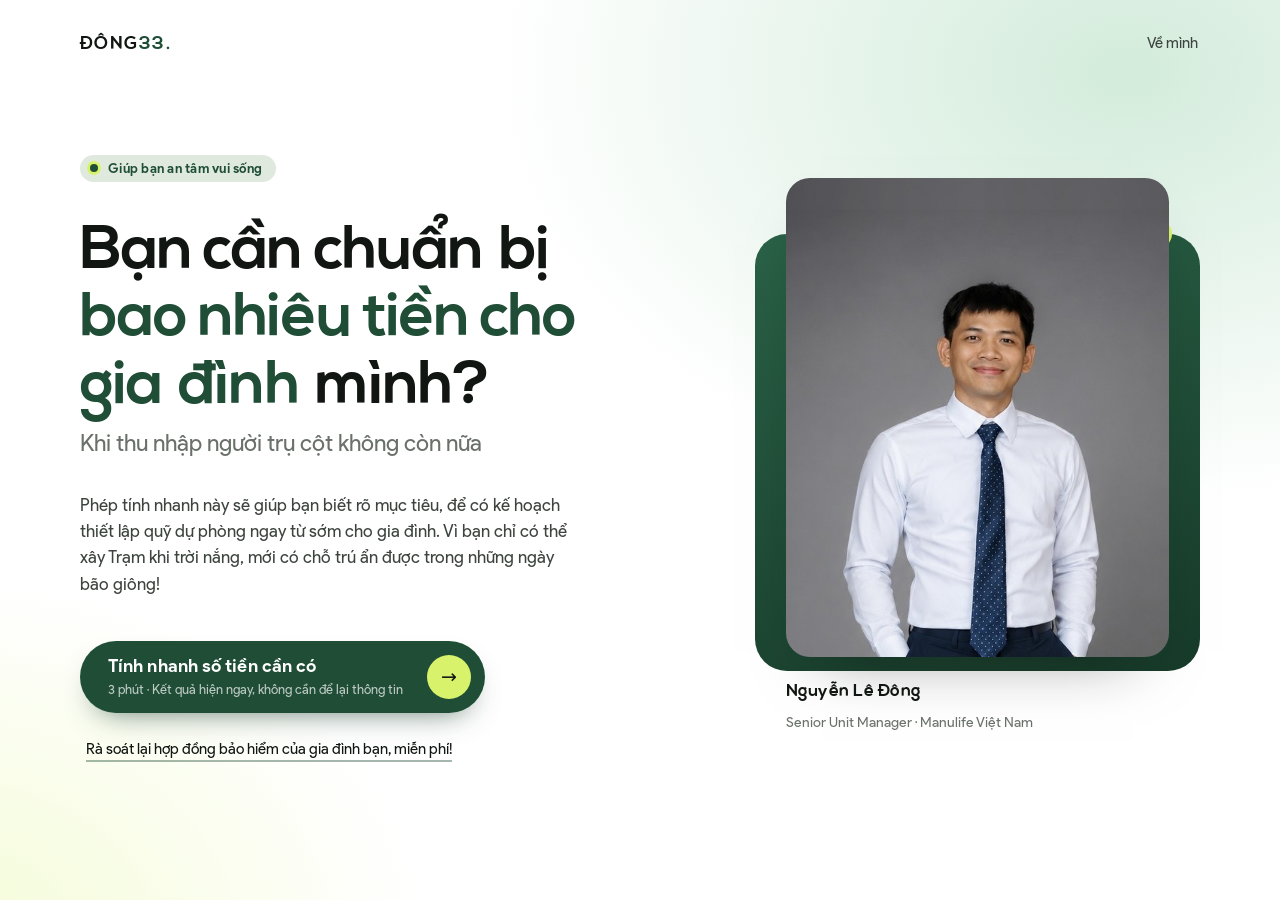
==== commit 918653a5: "Add files via upload" ====
--- a/index.html
+++ b/index.html
@@ -3,722 +3,118 @@
 <head>
   <meta charset="utf-8">
   <meta name="viewport" content="width=device-width, initial-scale=1">
-  <title>Nguyễn Lê Đông | Hiểu rõ bảo hiểm, chủ động bảo vệ gia đình</title>
-  <meta name="description" content="Hẹn Nguyễn Lê Đông 30 phút miễn phí để làm rõ nhu cầu bảo hiểm và câu hỏi về hợp đồng. Ưu tiên gặp trực tiếp; có thể trao đổi qua điện thoại hoặc video khi chưa tiện gặp.">
+  <title>Bạn cần chuẩn bị bao nhiêu tiền cho gia đình? | Đông33</title>
+  <meta name="description" content="Tính nhanh số tiền gia đình bạn cần, dù bạn không còn tạo ra thu nhập nữa. 3 phút, kết quả hiện ngay, không cần để lại thông tin.">
   <meta property="og:type" content="website">
-  <meta property="og:title" content="Hiểu rõ bảo hiểm. Chủ động bảo vệ gia đình. | Nguyễn Lê Đông">
-  <meta property="og:description" content="Hẹn Đông 30 phút miễn phí, ưu tiên gặp trực tiếp. Cùng làm rõ câu hỏi về bảo hiểm và bước tiếp theo. Có thể trao đổi qua điện thoại hoặc video khi chưa tiện gặp.">
-  <meta name="theme-color" content="#356b4b">
-  <link rel="preconnect" href="https://fonts.googleapis.com">
-  <link rel="preconnect" href="https://fonts.gstatic.com" crossorigin>
-  <link href="https://fonts.googleapis.com/css2?family=Barlow+Condensed:wght@400;500;600;700&family=Barlow:ital,wght@0,400;0,500;0,600;0,700;1,400&display=swap" rel="stylesheet">
+  <meta property="og:title" content="Bạn cần chuẩn bị bao nhiêu tiền cho gia đình mình, khi thu nhập người trụ cột không còn nữa?">
+  <meta property="og:description" content="3 phút, kết quả hiện ngay, không cần để lại thông tin.">
+  <meta property="og:image" content="https://dong33.online/assets/dong-portrait.jpg">
+  <meta name="theme-color" content="#ffffff">
+  <link rel="canonical" href="https://dong33.online/">
+  <link rel="preload" href="/assets/fonts/nexa-bold.woff2" as="font" type="font/woff2" crossorigin>
+  <link rel="preload" href="/assets/fonts/nexa-light.woff2" as="font" type="font/woff2" crossorigin>
   <style>
-    :root{--forest:#356b4b;--deep:#24402f;--ink:#111511;--ivory:#f3f2ee;--paper:#fff;--lime:#dafc67;--muted:#5c625c;--line:1.5px solid var(--ink);--grad:linear-gradient(105deg,#f5f3df 0%,#f3ef7c 48%,#a5d0cf 100%);--display:"Barlow Condensed",system-ui,sans-serif;--text:"Barlow",system-ui,sans-serif}
+    @font-face{font-family:"Nexa";src:url("/assets/fonts/nexa-light.woff2") format("woff2");font-weight:300;font-display:swap}
+    @font-face{font-family:"Nexa";src:url("/assets/fonts/nexa-bold.woff2") format("woff2");font-weight:700;font-display:swap}
+    @font-face{font-family:"Product Sans";src:url("/assets/fonts/product-sans.woff2") format("woff2");font-weight:400;font-display:swap}
+    @font-face{font-family:"Product Sans";src:url("/assets/fonts/product-sans-bold.woff2") format("woff2");font-weight:700;font-display:swap}
+
+    /* Reading first: warm white, near-black ink. Interest comes from one sage block, forest green and a lime spark. */
+    :root{--bg:#ffffff;--ink:#111613;--soft:#3d443f;--muted:#6a716b;--forest:#1f4d36;--forest-deep:#173a29;--sage:#dfe9de;--lime:#d8f36b;--head:"Nexa","Product Sans",system-ui,sans-serif;--body:"Product Sans",system-ui,sans-serif}
     *{box-sizing:border-box;margin:0;padding:0}
-    html{scroll-behavior:smooth;scroll-padding-top:28px}
-    body{background:var(--ivory);color:var(--ink);font:17px/1.65 var(--text);-webkit-font-smoothing:antialiased}
-    img{display:block;max-width:100%}
-    a{color:inherit;text-underline-offset:4px}
-    button,input,select,textarea{font:inherit}
-    button,a,input,select,textarea,summary{-webkit-tap-highlight-color:transparent}
-    :focus-visible{outline:3px solid var(--forest);outline-offset:5px}
-    .hero :focus-visible,.about :focus-visible,footer :focus-visible{outline-color:var(--lime)}
-    h1,h2,h3{font-family:var(--display);font-weight:600;line-height:1.08;text-wrap:balance;letter-spacing:-.01em}
-    h1{font-size:clamp(40px,5.5vw,62px);font-weight:400}
-    h1 strong{font-weight:700}
-    h2{font-size:clamp(34px,4.2vw,48px)}
-    h3{font-size:26px}
-    p,li{text-wrap:pretty}
-    .wrap{width:min(1080px,100% - 40px);margin-inline:auto}
-    section{padding:84px 0}
-    .eyebrow,.label,label,.pill,.brand{font-family:var(--display);font-weight:600;letter-spacing:.075em;font-size:14px;line-height:1.4;text-transform:uppercase}
-    .eyebrow{display:block;color:var(--forest);margin-bottom:14px}
-    .lead{font-size:18px;line-height:1.6;max-width:700px;margin-top:20px}
-    .small{font-size:15px;line-height:1.55;color:var(--muted)}
-    .pill{display:inline-block;padding:7px 15px;border:var(--line);border-radius:999px;background:var(--grad)}
-    .btn{display:inline-flex;align-items:center;justify-content:center;gap:14px;padding:13px 27px;border:var(--line);border-radius:999px;font-family:var(--display);font-weight:700;font-size:20px;letter-spacing:.035em;text-decoration:none;cursor:pointer;line-height:1.35;transition:transform .15s,box-shadow .15s;text-align:center}
-    @media(hover:hover){.btn:hover{transform:translateY(-2px);box-shadow:4px 4px 0 var(--ink)}}
-    .btn:active{transform:translateY(0);box-shadow:1px 1px 0 var(--ink)}
-    .btn span[aria-hidden]{display:inline-block;transition:transform .2s ease}
-    @media(hover:hover){.btn:hover span[aria-hidden]{transform:translate(3px,-3px)}}
-    .btn-primary{background:var(--lime);color:var(--ink)}
-    .btn-secondary{background:transparent;color:var(--ink)}
-    .btn:disabled{opacity:.65;cursor:wait;transform:none;box-shadow:none}
-    .text-link{font-size:16px;font-weight:600}
-    .skip{position:absolute;left:20px;top:-100px;z-index:10;background:var(--lime);padding:12px 18px}
-    .skip:focus{top:10px}
-    .hero{background:var(--forest);padding:0 0 72px}
-    .topbar{display:flex;justify-content:space-between;align-items:center;gap:20px;padding-block:25px;color:#fff}
-    .brand{font-size:19px;letter-spacing:.04em;text-decoration:none}
-    .brand span{color:var(--lime)}
-    .topbar nav{display:flex;gap:26px;font-size:15px}
-    .topbar nav a{text-decoration:none}
-    .topbar nav a:hover{text-decoration:underline}
-    .hero-shell{padding-top:40px}
-    .hero-card{position:relative;background:var(--paper);border-radius:22px}
-    .hero-tab{position:absolute;top:-34px;left:0;background:var(--lime);padding:10px 22px 19px;border-radius:17px 17px 0 0;font-size:13px}
-    .hero-content{position:relative;border-radius:22px;background:var(--paper);padding:46px 48px 36px;display:grid;grid-template-columns:1fr 220px;gap:40px;align-items:center}
-    .hero-intro{margin-top:22px;max-width:600px;font-size:18px}
-    .hero-ctas{display:flex;align-items:center;gap:23px;flex-wrap:wrap;margin-top:28px}
-    .hero-note{margin-top:14px;font-size:14px;color:var(--muted)}
-    .hero-person{text-align:center}
-    .hero-person img{width:180px;height:180px;object-fit:cover;object-position:50% 12%;border-radius:50%;border:var(--line);margin:0 auto 20px}
-    .hero-person .name{font-family:var(--display);font-size:22px;font-weight:700;letter-spacing:.025em}
-    .hero-person .role{font-size:14px;color:var(--muted);margin-top:5px;line-height:1.55}
-    .hero-foot{border-top:1px solid #d9ddd6;display:flex;justify-content:space-between;gap:18px;flex-wrap:wrap;padding:18px 48px;font-size:14px;color:var(--muted)}
-    .hero-foot span{display:flex;align-items:center;gap:9px}
-    .hero-foot span::before{content:"";display:block;flex:none;width:7px;height:7px;background:var(--forest);border-radius:50%}
-    .needs{padding-bottom:40px}
-    .section-head{display:flex;justify-content:space-between;align-items:start;gap:28px}
-    .section-head h2{max-width:700px}
-    .needs-grid{display:grid;grid-template-columns:1fr 1fr;gap:24px;margin-top:32px}
-    .need{padding:30px;border:var(--line);background:#fff}
-    .need .label{color:var(--forest);display:block;margin-bottom:10px}
-    .need p{margin-top:14px;font-size:16px}
-    .need a{display:inline-block;margin-top:18px}
-    .need:nth-child(2){background:#e8ede5}
-    .outcomes{padding-top:44px}
-    .outcome-grid{display:grid;grid-template-columns:repeat(3,1fr);gap:28px;margin-top:38px}
-    .outcome-number{font-family:var(--display);font-size:58px;line-height:1;color:var(--forest);border-bottom:var(--line);padding-bottom:16px;margin-bottom:23px}
-    .outcome p{font-size:16px;margin-top:12px}
-    .meeting-note{display:flex;align-items:center;justify-content:space-between;gap:28px;margin-top:32px;background:var(--grad);border:var(--line);border-radius:18px;padding:25px 30px}
-    .meeting-note p{max-width:570px;font-size:16px}
-    .meeting-note .btn{flex:none}
-    .guide{background:var(--deep);color:#eef2ea}
-    .guide-grid{display:grid;grid-template-columns:.8fr 1.2fr;gap:54px;align-items:start}
-    .guide .eyebrow{color:var(--lime)}
-    .guide .lead{font-size:17px}
-    .guide-aside{margin-top:28px;padding-top:24px;border-top:1px solid #738578;font-size:15px;color:#d6e1d4}
-    .guide-aside strong{color:var(--lime)}
-    .paper{background:var(--paper);border:var(--line);border-radius:18px;color:var(--ink);overflow:hidden;box-shadow:7px 7px 0 #111511}
-    .paper-heading{padding:20px 26px;background:var(--grad);border-bottom:var(--line);display:flex;align-items:center;justify-content:space-between;gap:16px}
-    .paper-heading .label{font-size:16px}
-    .paper-heading span:last-child{font-family:var(--display);font-size:30px;font-weight:600}
-    .checklist{list-style:none;padding:0 26px;counter-reset:items}
-    .checklist li{display:grid;grid-template-columns:24px 1fr;gap:14px;padding:18px 0;border-bottom:1px solid #d8ded5;counter-increment:items}
-    .checklist li:last-child{border:0}
-    .checklist li::before{content:counter(items,decimal-leading-zero);font:600 19px/1.5 var(--display);color:var(--forest)}
-    .checklist b{font-size:16px;font-weight:600}
-    .checklist p{font-size:14px;color:var(--muted);margin-top:3px;line-height:1.5}
-    .paper-caption{font-size:13px;padding:15px 26px;background:#f5f6f2;border-top:1px solid #d8ded5;color:var(--muted)}
-    .method-grid{display:grid;grid-template-columns:300px 1fr;gap:56px}
-    .method-side p{margin-top:20px;font-size:16px}
-    .method-side figure{margin-top:28px}
-    .method-side img{width:100%;height:auto;border-radius:18px;border:var(--line)}
-    .method-side figcaption{font-size:13px;color:var(--muted);margin-top:8px}
-    .step{padding:23px 0;border-top:var(--line);display:grid;grid-template-columns:35px 1fr;gap:18px}
-    .step:last-child{border-bottom:var(--line)}
-    .step .number{font:600 24px/1.2 var(--display);color:var(--forest)}
-    .step p{font-size:16px;margin-top:11px}
-    .step .label{display:block;color:var(--forest);margin-bottom:6px}
-    .about{background:var(--deep);color:#eef2ea;padding:0}
-    .about-grid{display:grid;grid-template-columns:1fr 1fr}
-    .about-photo{align-self:center;margin-block:40px;border-radius:18px;overflow:hidden;background:#1b3325}
-    .about-photo img{width:100%;height:auto}
-    .about-photo figcaption{padding:16px 22px;color:#eef2ea;font-size:14px;line-height:1.55}
-    .about-body{padding:56px 46px}
-    .about .eyebrow{color:var(--lime)}
-    .about-body>p{margin-top:20px;font-size:16px}
-    .bio-list{list-style:none;margin-top:28px}
-    .bio-list li{padding:17px 0;border-top:1px solid #627a68;display:grid;grid-template-columns:85px 1fr;gap:17px;font-size:15px;line-height:1.5}
-    .bio-list .label{color:var(--lime);padding-top:3px}
-    .faq-grid{display:grid;grid-template-columns:300px 1fr;gap:56px;align-items:start}
-    .faq-intro p{margin-top:20px;font-size:16px}
-    .faq-list{border-top:var(--line);overflow-x:clip}
-    details{border-bottom:var(--line)}
-    summary{list-style:none;cursor:pointer;display:flex;justify-content:space-between;gap:20px;padding:22px 0;font-size:18px;font-weight:600;line-height:1.5}
-    summary::-webkit-details-marker{display:none}
-    summary::after{content:"+";flex:none;font:400 28px/1 var(--display);color:var(--forest);transition:transform .22s ease}
-    details[open] summary::after{transform:rotate(45deg)}
-    .answer{padding:0 30px 23px 0;font-size:16px}
-    .answer p+p{margin-top:12px}
-    .answer a{color:var(--forest)}
-    .apply{padding-top:0;padding-bottom:90px}
-    .apply-grid{display:grid;grid-template-columns:.8fr 1.2fr;gap:52px;align-items:start}
-    .apply-intro{padding-top:32px}
-    .apply-intro h2{max-width:360px}
-    .apply-intro>p{margin-top:22px;font-size:17px}
-    .apply-intro .direct{border-top:var(--line);padding-top:24px;margin-top:30px}
-    .direct p{font-size:15px;margin-bottom:14px}
-    .apply-card{background:var(--paper);border:var(--line);border-radius:20px;box-shadow:7px 7px 0 var(--ink);overflow:hidden;scroll-margin-top:28px}
-    .apply-top{background:var(--grad);border-bottom:var(--line);padding:26px 30px}
-    .apply-top h3{font-size:30px}
-    .apply-top p{font-size:15px;margin-top:8px}
-    form{padding:28px 30px 30px;display:grid;gap:19px}
-    label{display:block;margin-bottom:7px;letter-spacing:.04em}
-    label .optional{text-transform:none;letter-spacing:0;font-family:var(--text);font-weight:400;font-size:13px;color:var(--muted)}
-    input,select,textarea{width:100%;max-width:100%;padding:12px 13px;border:var(--line);border-radius:10px;background:var(--ivory);font-size:16px;color:var(--ink)}
-    textarea{min-height:95px;resize:vertical}
-    input[aria-invalid="true"]{border-color:#a02b1b}
-    .row2{display:grid;grid-template-columns:1fr 1fr;gap:15px}
-    form .btn{width:100%}
-    form[aria-busy="true"] .btn::after{content:"";width:17px;height:17px;flex:none;border:2px solid currentColor;border-right-color:transparent;border-radius:50%}
-    .consent{font-size:13px;color:var(--muted);line-height:1.5}
-    .status:empty{display:none}
-    .status{font-size:15px;color:#9b2c1f;line-height:1.5}
-    .done{padding:34px 30px;text-align:center}
-    .done h3{font-size:32px}
-    .done p{margin:16px 0 24px;font-size:16px}
-    [hidden]{display:none!important}
-    footer{background:var(--forest);color:#eef2ea;padding:32px 0}
-    .footer-main{display:flex;justify-content:space-between;gap:30px;align-items:start}
-    .footer-main p{font-size:14px;margin-top:7px}
-    .footer-links{display:flex;flex-wrap:wrap;gap:22px;font-size:15px}
-    .footer-note{font-size:12px;color:#e0e9de;border-top:1px solid #769580;margin-top:25px;padding-top:17px}
-    @media(max-width:900px){
-      .hero-content{padding:35px 30px;grid-template-columns:1fr 175px;gap:25px}
-      .hero-person img{width:150px;height:150px}
-      .hero-foot{padding-inline:30px;justify-content:flex-start;gap:10px 25px}
-      .guide-grid{grid-template-columns:.8fr 1fr;gap:30px}
-      .method-grid,.faq-grid{grid-template-columns:240px 1fr;gap:32px}
-      .about-body{padding:40px 28px}
-      .apply-grid{grid-template-columns:.8fr 1.2fr;gap:30px}
-      .row2{grid-template-columns:1fr}
-      .meeting-note{align-items:start;flex-direction:column;gap:20px}
-    }
-    @media(max-width:680px){
-      body{font-size:16px}
-      .wrap{width:calc(100% - 32px)}
-      section{padding:58px 0}
-      .topbar{padding:20px 0}
-      .topbar nav{gap:18px;font-size:14px}
-      .topbar nav .nav-about{display:none}
-      .hero{padding-bottom:44px}
-      .hero-shell{padding-top:34px}
-      .hero-content{grid-template-columns:1fr;padding:26px 23px 28px;gap:24px}
-      .hero-person{order:-1;display:grid;grid-template-columns:65px 1fr;gap:15px;text-align:left;align-items:center}
-      .hero-person img{width:65px;height:65px;margin:0}
-      .hero-person .name{font-size:20px}
-      .hero-person .role{font-size:12px;margin-top:2px}
-      .hero-intro{font-size:17px;margin-top:18px}
-      .hero-ctas{gap:18px;margin-top:24px}
-      .hero-ctas .btn{width:100%}
-      .hero-ctas .text-link{width:100%;text-align:center}
-      .hero-foot{padding:18px 23px;display:grid;gap:8px;font-size:13px}
-      .section-head{display:block}
-      .section-head .pill{margin-top:18px}
-      .needs-grid,.outcome-grid,.guide-grid,.method-grid,.about-grid,.faq-grid,.apply-grid{grid-template-columns:1fr}
-      .needs{padding-bottom:28px}
-      .need{padding:24px}
-      .needs-grid{gap:16px;margin-top:26px}
-      .outcomes{padding-top:28px}
-      .outcome-grid{gap:26px;margin-top:28px}
-      .outcome{display:grid;grid-template-columns:52px 1fr;gap:18px}
-      .outcome-number{font-size:46px;padding:0;border:0;margin:0}
-      .outcome p{margin-top:9px}
-      .meeting-note{padding:23px}
-      .meeting-note .btn{width:100%}
-      .guide-grid{gap:28px}
-      .guide-aside{margin-top:20px;padding-top:18px}
-      .paper-heading{padding:18px 21px}
-      .checklist{padding:0 21px}
-      .paper-caption{padding:15px 21px}
-      .method-grid{gap:30px}
-      .method-side figure{display:none}
-      .about-photo{margin-block:32px 0}
-      .about-body{padding:37px 24px 40px}
-      .bio-list li{grid-template-columns:75px 1fr;gap:14px}
-      .faq-grid{gap:28px}
-      summary{font-size:17px;padding-block:19px}
-      .answer{padding-right:0}
-      .apply{padding-bottom:58px}
-      .apply-intro{padding-top:0}
-      .apply-intro h2{max-width:none}
-      .apply-grid{gap:28px}
-      form,.apply-top,.done{padding-inline:23px}
-      form .btn{font-size:18px;padding-inline:18px;gap:10px}
-      .footer-main{flex-direction:column;gap:22px}
-      .footer-links{gap:24px}
-    }
-    @keyframes request-spin{to{transform:rotate(360deg)}}
-    @keyframes confirmation-in{from{opacity:0;transform:translateY(8px)}to{opacity:1;transform:translateY(0)}}
-    @media(prefers-reduced-motion:no-preference){
-      form[aria-busy="true"] .btn::after{animation:request-spin .8s linear infinite}
-      .done:not([hidden]){animation:confirmation-in .35s ease-out}
-    }
-    @media(prefers-reduced-motion:reduce){
-      html{scroll-behavior:auto}
-      .btn,.btn span[aria-hidden],summary::after{transition:none}
-      .btn:hover,.btn:active,.btn:hover span[aria-hidden]{transform:none}
+    body{background:radial-gradient(900px 620px at 88% 8%,rgba(196,229,207,.75),rgba(196,229,207,0) 70%),radial-gradient(700px 520px at -5% 105%,rgba(216,243,107,.28),rgba(216,243,107,0) 70%),var(--bg);background-attachment:fixed;color:var(--ink);font:400 17px/1.7 var(--body);-webkit-font-smoothing:antialiased}
+    a{color:inherit}
+    :focus-visible{outline:3px solid var(--forest);outline-offset:4px}
+    .wrap{width:min(1120px,100% - 48px);margin-inline:auto}
+    .home{min-height:100vh;min-height:100dvh;display:flex;flex-direction:column}
+
+    .topbar{display:flex;justify-content:space-between;align-items:center;padding-block:28px}
+    .brand{font:700 18px/1 var(--head);letter-spacing:.08em;text-decoration:none;color:var(--ink)}
+    .brand span{color:var(--forest)}
+    .topbar nav a{font-size:15px;color:var(--soft);text-decoration:none;padding:8px 2px;border-bottom:1.5px solid transparent}
+    @media(hover:hover){.topbar nav a:hover{border-color:var(--forest);color:var(--ink)}}
+
+    .hero{flex:1;display:flex;align-items:center;padding:16px 0 88px}
+    .hero-grid{display:grid;grid-template-columns:minmax(0,1.15fr) minmax(0,.85fr);gap:72px;align-items:center}
+    .copy{max-width:580px}
+    .eyebrow{display:inline-flex;align-items:center;gap:10px;padding:7px 14px 7px 10px;border-radius:999px;background:var(--sage);color:var(--forest);font:700 13px/1 var(--body);letter-spacing:.02em}
+    .eyebrow::before{content:"";width:8px;height:8px;border-radius:50%;background:var(--forest);box-shadow:0 0 0 3px var(--lime)}
+    h1{margin-top:28px;font:700 clamp(40px,4.8vw,64px)/1.1 var(--head);letter-spacing:-.015em;color:var(--ink)}
+    h1 b{font-weight:700;color:var(--forest)}
+    .subtitle{text-wrap:balance;margin-top:16px;font:400 clamp(19px,1.9vw,23px)/1.35 var(--body);color:var(--muted)}
+    .lead{margin-top:32px;font-size:17px;line-height:1.55;color:var(--soft);max-width:500px}
+
+    .actions{margin-top:44px;display:flex;flex-direction:column;align-items:flex-start;gap:26px}
+    .cta{display:inline-flex;align-items:center;gap:24px;padding:14px 14px 14px 28px;border-radius:999px;background:var(--forest);color:#fff;text-decoration:none;box-shadow:0 14px 30px -16px rgba(23,58,41,.7);transition:background .2s,transform .2s,box-shadow .2s}
+    @media(hover:hover){.cta:hover{background:var(--forest-deep);transform:translateY(-2px);box-shadow:0 18px 34px -16px rgba(23,58,41,.75)}}
+    .cta b{display:block;font:700 18px/1.25 var(--body);letter-spacing:.005em}
+    .cta small{display:block;margin-top:3px;font-size:13px;line-height:1.4;color:rgba(255,255,255,.7)}
+    .cta i{flex:none;display:grid;place-items:center;width:44px;height:44px;border-radius:50%;background:var(--lime);color:var(--ink);font-style:normal;font-size:19px;transition:transform .2s}
+    @media(hover:hover){.cta:hover i{transform:translateX(3px)}}
+    .alt{font-size:15px;line-height:1.45;color:var(--ink);text-decoration:underline;text-decoration-color:rgba(31,77,54,.4);text-decoration-thickness:1.5px;text-underline-offset:6px;margin-left:6px}
+    @media(hover:hover){.alt:hover{text-decoration-color:var(--forest);color:var(--forest)}}
+
+    .portrait{margin:0;position:relative}
+    .portrait .block{position:absolute;inset:56px 0 64px 0;background:linear-gradient(160deg,#2a6247,var(--forest-deep));border-radius:32px}
+    .portrait .block::after{content:"";position:absolute;right:28px;top:-14px;width:28px;height:28px;border-radius:50%;background:var(--lime)}
+    .portrait img{position:relative;display:block;width:86%;height:auto;aspect-ratio:4/5;object-fit:cover;border-radius:24px;margin:0 auto;box-shadow:0 30px 60px -36px rgba(17,22,19,.55)}
+    .portrait figcaption{position:relative;margin:22px auto 0;width:86%;display:flex;justify-content:space-between;align-items:baseline;gap:12px;flex-wrap:wrap}
+    .portrait figcaption b{font:700 17px/1.2 var(--head);letter-spacing:.03em}
+    .portrait figcaption span{font-size:14px;color:var(--muted)}
+    .me{display:none}
+
+    @media(max-width:960px){.hero-grid{gap:44px}}
+    @media(max-width:760px){
+      .wrap{width:calc(100% - 40px)}
+      .topbar{padding-block:20px}
+      .hero{align-items:flex-start;padding:10px 0 56px}
+      .hero-grid{grid-template-columns:1fr;gap:0}
+      .portrait{display:none}
+      .me{display:flex;align-items:center;gap:14px;margin-bottom:32px}
+      .me img{width:54px;height:54px;border-radius:50%;object-fit:cover;object-position:50% 26%;box-shadow:0 0 0 3px var(--sage)}
+      .me b{display:block;font:700 16px/1.2 var(--head);letter-spacing:.03em}
+      .me span{display:block;font-size:13px;color:var(--muted);margin-top:3px}
+      h1{margin-top:22px;font-size:37px;line-height:1.1}
+      .subtitle{margin-top:12px;font-size:18px}
+      .lead{margin-top:28px;font-size:16px;line-height:1.55}
+      .actions{margin-top:36px;gap:24px}
+      .cta{width:100%;justify-content:space-between;padding:12px 12px 12px 22px;gap:14px}
+      .cta b{font-size:17px}
+      .cta small{font-size:12px}
+      .cta i{width:42px;height:42px}
+      .alt{font-size:14.5px;margin-left:4px}
     }
   </style>
 </head>
 <body>
-  <a class="skip" href="#noi-dung">Đến nội dung chính</a>
-  <header class="hero">
-    <div class="wrap">
-      <div class="topbar">
-        <a class="brand" href="#">ĐÔNG<span>33.</span></a>
-        <nav aria-label="Điều hướng chính">
-          <a class="nav-about" href="#cach-lam-viec">Cách làm việc</a>
-          <a href="#hen-dong">Hẹn Đông 30 phút ↗</a>
-        </nav>
-      </div>
-      <div class="hero-shell">
-        <div class="hero-card">
-          <div class="hero-tab label">Bảo hiểm cho người trụ cột</div>
-          <div class="hero-content">
-            <div>
-              <h1>Hiểu rõ bảo hiểm.<br><strong>Chủ động bảo vệ gia đình.</strong></h1>
-              <p class="hero-intro">Bạn đang tìm hiểu bảo hiểm, hoặc đã mua nhưng còn nhiều điều chưa rõ? Đông giúp bạn làm rõ nhu cầu, quyền lợi và những giới hạn của hợp đồng, để bạn tự tin quyết định.</p>
-              <div class="hero-ctas">
-                <a class="btn btn-primary" href="#hen-dong">Hẹn Đông 30 phút <span aria-hidden="true">↗</span></a>
-                <a class="text-link" href="#buoi-dau">Buổi đầu có gì?</a>
-              </div>
-              <p class="hero-note">Miễn phí · Ưu tiên gặp trực tiếp · Không cần quyết định mua</p>
-            </div>
-            <div class="hero-person">
-              <img src="dong.jpg" alt="Nguyễn Lê Đông" width="180" height="180" fetchpriority="high">
-              <div>
-                <div class="name">NGUYỄN LÊ ĐÔNG</div>
-                <div class="role">Sáng lập Trạm Bảo Hiểm<br>Senior Unit Manager<br>Manulife Việt Nam</div>
-              </div>
-            </div>
-          </div>
-          <div class="hero-foot">
-            <span>Bắt đầu từ nhu cầu của gia đình</span>
-            <span>Giải thích cả quyền lợi và giới hạn</span>
-            <span>Bạn quyết định bước tiếp theo</span>
+  <div class="home">
+    <header class="wrap topbar">
+      <a class="brand" href="/">ĐÔNG<span>33.</span></a>
+      <nav aria-label="Điều hướng"><a href="/about">Về mình</a></nav>
+    </header>
+
+    <main class="hero">
+      <div class="wrap hero-grid">
+        <div class="copy">
+          <div class="me"><img src="/assets/dong-portrait.jpg" alt="" width="54" height="54"><div><b>Nguyễn Lê Đông</b><span>Senior Unit Manager · Manulife Việt Nam</span></div></div>
+          <span class="eyebrow">Giúp bạn an tâm vui sống</span>
+          <h1>Bạn cần chuẩn&nbsp;bị <b>bao nhiêu tiền cho gia&nbsp;đình</b> mình?</h1>
+          <p class="subtitle">Khi thu nhập người trụ cột không còn nữa</p>
+          <p class="lead">Phép tính nhanh này sẽ giúp bạn biết rõ mục tiêu, để có kế hoạch thiết lập quỹ dự phòng ngay từ sớm cho gia đình. Vì bạn chỉ có thể xây Trạm khi trời nắng, mới có chỗ trú ẩn được trong những ngày bão giông!</p>
+          <div class="actions">
+            <a class="cta" href="/dinh-gia/"><span><b>Tính nhanh số tiền cần có</b><small>3 phút · Kết quả hiện ngay, không cần để lại thông tin</small></span><i aria-hidden="true">→</i></a>
+            <a class="alt" href="/khao-sat/">Rà soát lại hợp đồng bảo hiểm của gia&nbsp;đình bạn, miễn&nbsp;phí!</a>
           </div>
         </div>
+        <figure class="portrait">
+          <div class="block" aria-hidden="true"></div>
+          <img src="/assets/dong-portrait.jpg" alt="Nguyễn Lê Đông" width="640" height="800" fetchpriority="high">
+          <figcaption><b>Nguyễn Lê Đông</b><span>Senior Unit Manager · Manulife Việt Nam</span></figcaption>
+        </figure>
       </div>
-    </div>
-  </header>
-
-  <main id="noi-dung">
-    <section class="needs" aria-labelledby="needs-title">
-      <div class="wrap">
-        <span class="eyebrow">Bắt đầu từ câu hỏi của bạn</span>
-        <h2 id="needs-title">Bạn đang ở bước nào với bảo hiểm?</h2>
-        <div class="needs-grid">
-          <article class="need">
-            <span class="label">Đang tìm hiểu</span>
-            <h3>Muốn bảo vệ gia đình,<br>nhưng chưa biết bắt đầu từ đâu.</h3>
-            <p>Cần bảo vệ ai trước? Ưu tiên điều gì? Mức phí nào có thể duy trì? Đông cùng bạn làm rõ những câu hỏi này trước khi trao đổi về sản phẩm.</p>
-            <a class="text-link" href="#hen-dong" data-goal="new">Trao đổi về nhu cầu của gia đình →</a>
-          </article>
-          <article class="need">
-            <span class="label">Đã có hợp đồng</span>
-            <h3>Đã đóng phí,<br>nhưng chưa thật sự hiểu mình có gì.</h3>
-            <p>Đông giúp bạn đọc những phần quan trọng và xác định điểm cần hỏi lại. Với hợp đồng ngoài Manulife, Đông hỗ trợ đọc hiểu; thủ tục do hãng quản lý hợp đồng xử lý.</p>
-            <a class="text-link" href="#hen-dong" data-goal="review">Trao đổi về hợp đồng đang có →</a>
-          </article>
-        </div>
-      </div>
-    </section>
-
-    <section class="outcomes" id="buoi-dau" aria-labelledby="meeting-title">
-      <div class="wrap">
-        <div class="section-head">
-          <div>
-            <span class="eyebrow">Buổi trao đổi đầu tiên</span>
-            <h2 id="meeting-title">30 phút để rõ hơn<br>việc cần làm tiếp theo.</h2>
-          </div>
-          <span class="pill">Miễn phí · 1:1 với Đông</span>
-        </div>
-        <p class="lead">Bạn mang đến điều đang băn khoăn. Đông lắng nghe, đặt câu hỏi và cùng bạn xác định hướng giải quyết.</p>
-        <div class="outcome-grid">
-          <article class="outcome">
-            <div class="outcome-number" aria-hidden="true">01</div>
-            <div><h3>Rõ điều cần ưu tiên</h3><p>Cùng xác định mối lo chính của gia đình và điều bạn muốn bảo hiểm giúp giải quyết.</p></div>
-          </article>
-          <article class="outcome">
-            <div class="outcome-number" aria-hidden="true">02</div>
-            <div><h3>Rõ điều cần kiểm tra</h3><p>Khoanh vùng những câu hỏi còn bỏ ngỏ và tài liệu cần xem thêm trước khi đưa ra nhận định.</p></div>
-          </article>
-          <article class="outcome">
-            <div class="outcome-number" aria-hidden="true">03</div>
-            <div><h3>Rõ bước tiếp theo</h3><p>Thống nhất có cần một buổi đọc hợp đồng, tìm hiểu phương án bảo vệ hay thêm thời gian cân nhắc.</p></div>
-          </article>
-        </div>
-        <div class="meeting-note">
-          <p><strong>Bạn chưa cần quyết định mua bảo hiểm.</strong> Buổi đầu giúp làm rõ vấn đề và xem cách Đông làm việc có phù hợp với bạn không. Những phần cần phân tích sâu sẽ được thống nhất riêng.</p>
-          <a class="btn btn-primary" href="#hen-dong">Hẹn Đông 30 phút ↗</a>
-        </div>
-      </div>
-    </section>
-
-    <section class="guide" id="doc-hop-dong" aria-labelledby="guide-title">
-      <div class="wrap guide-grid">
-        <div>
-          <span class="eyebrow">Một cách bắt đầu thật cụ thể</span>
-          <h2 id="guide-title">Hợp đồng của bạn<br>đã rõ 5 điều này chưa?</h2>
-          <p class="lead">Bạn có thể dùng danh sách câu hỏi này để kiểm tra mức độ hiểu hợp đồng hiện tại, hoặc hỏi người đang tư vấn cho mình.</p>
-          <p class="guide-aside"><strong>Chưa rõ phần nào, bắt đầu từ phần đó.</strong><br>Khi cùng đọc hợp đồng, Đông giúp bạn tìm điều khoản liên quan và làm rõ những điểm cần xác nhận thêm với công ty bảo hiểm.</p>
-        </div>
-        <div class="paper">
-          <div class="paper-heading"><span class="label">5 câu hỏi khi đọc hợp đồng</span><span aria-hidden="true">↙</span></div>
-          <ol class="checklist">
-            <li><div><b>Ai được bảo vệ, trước những rủi ro nào?</b><p>Tìm người được bảo hiểm, các quyền lợi đang tham gia và thời hạn bảo vệ.</p></div></li>
-            <li><div><b>Chi trả bao nhiêu, trong điều kiện nào?</b><p>Đọc mức quyền lợi cùng điều kiện áp dụng và các giới hạn liên quan.</p></div></li>
-            <li><div><b>Trường hợp nào chưa hoặc không được chi trả?</b><p>Kiểm tra thời gian chờ, điều khoản loại trừ và điều kiện riêng, nếu có.</p></div></li>
-            <li><div><b>Cần đóng phí thế nào để duy trì hợp đồng?</b><p>Làm rõ mức phí, thời hạn đóng và hệ quả khi thay đổi kế hoạch đóng phí.</p></div></li>
-            <li><div><b>Khi cần sử dụng quyền lợi, bắt đầu ở đâu?</b><p>Xác định giấy tờ, cách nộp yêu cầu và kênh liên hệ của công ty bảo hiểm.</p></div></li>
-          </ol>
-          <p class="paper-caption">Danh sách câu hỏi tham khảo. Nội dung cụ thể cần đối chiếu với hợp đồng của bạn.</p>
-        </div>
-      </div>
-    </section>
-
-    <section id="cach-lam-viec" aria-labelledby="method-title">
-      <div class="wrap method-grid">
-        <div class="method-side">
-          <span class="eyebrow">Cách Đông làm việc</span>
-          <h2 id="method-title">Bạn hiểu rõ.<br>Bạn quyết định.</h2>
-          <p>Bạn không cần trở thành chuyên gia bảo hiểm. Bạn cần hiểu mình có gì, giới hạn ở đâu và tìm hỗ trợ thế nào khi cần.</p>
-          <figure><img src="dong.jpg" alt="Chân dung Nguyễn Lê Đông trong áo sơ mi và cà vạt" width="429" height="447" loading="lazy"><figcaption>Nguyễn Lê Đông · Trạm Bảo Hiểm</figcaption></figure>
-        </div>
-        <div>
-          <article class="step">
-            <span class="number" aria-hidden="true">01</span>
-            <div><span class="label">Trước khi chọn sản phẩm</span><h3>Làm rõ nhu cầu và khả năng duy trì</h3><p>Ai đang phụ thuộc vào thu nhập của bạn? Điều gì gia đình cần giữ vững? Đông cùng bạn xác định ưu tiên và khả năng đóng phí trước khi xem xét phương án bảo vệ.</p></div>
-          </article>
-          <article class="step">
-            <span class="number" aria-hidden="true">02</span>
-            <div><span class="label">Khi xem xét phương án</span><h3>Đọc cả quyền lợi lẫn giới hạn</h3><p>Nếu bạn cần hợp đồng mới, Đông đề xuất phương án từ các sản phẩm Manulife theo nhu cầu đã trao đổi. Bạn được giải thích về quyền lợi, phí, điều kiện và loại trừ trước khi quyết định làm hồ sơ.</p><p>Nếu bạn đã có hợp đồng, mình bắt đầu bằng việc hiểu rõ hợp đồng hiện tại. Việc rà soát không mặc định dẫn đến mua thêm.</p></div>
-          </article>
-          <article class="step">
-            <span class="number" aria-hidden="true">03</span>
-            <div><span class="label">Khi quản lý và sử dụng hợp đồng</span><h3>Biết cách tra cứu và tìm hỗ trợ</h3><p>Đông hướng dẫn bạn đọc những phần quan trọng, tra cứu thông tin và tìm đúng kênh yêu cầu quyền lợi. Với hợp đồng do Đông tư vấn, hai bên thống nhất cách liên hệ hỗ trợ để bạn biết cần làm gì khi phát sinh câu hỏi.</p></div>
-          </article>
-        </div>
-      </div>
-    </section>
-
-    <section class="about" id="ve-dong" aria-labelledby="about-title">
-      <div class="wrap about-grid">
-        <figure class="about-photo"><img src="family.jpg" alt="Đông cùng vợ và ba con trong một buổi sinh nhật" width="1600" height="1200" loading="lazy"><figcaption>Đông cùng gia đình — những người đứng sau lựa chọn làm nghề.</figcaption></figure>
-        <div class="about-body">
-          <span class="eyebrow">Nguyễn Lê Đông · Trạm Bảo Hiểm</span>
-          <h2 id="about-title">Một người cha.<br>Một người trụ cột.<br>Người cùng bạn làm rõ bảo hiểm.</h2>
-          <p>Là bố của ba con và từng làm chủ doanh nghiệp, Đông hiểu việc chuẩn bị cho gia đình cần tính đến cả những khoản chi hôm nay và trách nhiệm lâu dài.</p>
-          <ul class="bio-list">
-            <li><span class="label">Gia đình</span><span>Bố của <strong>3 người con</strong>. Trách nhiệm với người thân là điểm xuất phát trong cách Đông nhìn về bảo hiểm.</span></li>
-            <li><span class="label">Trải nghiệm</span><span><strong>12 năm tham gia bảo hiểm với vai trò khách hàng</strong>, trước khi bước vào nghề.</span></li>
-            <li><span class="label">Hiện tại</span><span>Sáng lập <strong>Trạm Bảo Hiểm</strong>.<br>Senior Unit Manager tại <strong>Manulife Việt Nam</strong>.</span></li>
-          </ul>
-        </div>
-      </div>
-    </section>
-
-    <section id="cau-hoi" aria-labelledby="faq-title">
-      <div class="wrap faq-grid">
-        <div class="faq-intro">
-          <span class="eyebrow">Trước khi hẹn</span>
-          <h2 id="faq-title">Những điều bạn có thể đang băn khoăn.</h2>
-          <p>Bạn có thể hỏi thẳng về cách làm việc, phạm vi hỗ trợ và những điều mình chưa rõ.</p>
-        </div>
-        <div class="faq-list">
-          <details open>
-            <summary>Buổi trao đổi đầu tiên có mất phí không?</summary>
-            <div class="answer"><p>Không. Buổi trao đổi 30 phút đầu tiên với Đông là miễn phí. Đông ưu tiên gặp trực tiếp để cùng bạn trao đổi và xem tài liệu. Nếu bạn ở xa hoặc chưa tiện gặp, hai bên có thể chọn điện thoại hoặc video. Sau buổi đầu, bạn quyết định có tiếp tục hay không.</p></div>
-          </details>
-          <details>
-            <summary>Chưa có ý định mua ngay thì có phù hợp không?</summary>
-            <div class="answer"><p>Có. Bạn có thể bắt đầu bằng một câu hỏi hoặc một phần hợp đồng chưa hiểu. Mục tiêu của buổi đầu là xác định điều cần làm rõ và bước tiếp theo; bạn không cần cam kết mua bảo hiểm.</p></div>
-          </details>
-          <details>
-            <summary>Hợp đồng ngoài Manulife có được hỗ trợ không?</summary>
-            <div class="answer"><p>Có. Đông có thể giúp bạn đọc hiểu nội dung và xác định những điểm cần hỏi thêm. Các thủ tục điều chỉnh, yêu cầu quyền lợi và việc xác nhận thông tin thuộc trách nhiệm của hãng quản lý hợp đồng. Đông không thay mặt hãng đó xử lý hồ sơ.</p></div>
-          </details>
-          <details>
-            <summary>Đông tư vấn sản phẩm của công ty nào?</summary>
-            <div class="answer"><p>Đông đang làm việc tại Manulife Việt Nam. Các phương án hợp đồng mới do Đông tư vấn được lựa chọn trong phạm vi sản phẩm Manulife. Bạn sẽ được biết rõ sản phẩm và đơn vị cung cấp trước khi xem xét phương án.</p></div>
-          </details>
-          <details>
-            <summary>Sau khi gửi yêu cầu, lịch hẹn được xác nhận thế nào?</summary>
-            <div class="answer"><p>Đông sẽ liên hệ qua Zalo để cùng bạn thống nhất thời gian và địa điểm gặp trực tiếp. Nếu bạn ở xa hoặc chưa tiện gặp, hai bên có thể sắp xếp trao đổi qua điện thoại hoặc video. Lịch hẹn được xác nhận khi hai bên đã thống nhất.</p></div>
-          </details>
-          <details>
-            <summary>Tôi cần chuẩn bị gì trước buổi trao đổi?</summary>
-            <div class="answer"><p>Bạn chỉ cần nghĩ về câu hỏi mình muốn làm rõ nhất. Nếu đã có hợp đồng, có thể chuẩn bị tài liệu để tiện trao đổi. Khi gửi yêu cầu hẹn, chưa cần gửi hồ sơ sức khỏe hay giấy tờ cá nhân.</p></div>
-          </details>
-        </div>
-      </div>
-    </section>
-
-    <section class="apply" id="hen-dong" aria-labelledby="apply-title">
-      <div class="wrap apply-grid">
-        <div class="apply-intro">
-          <span class="eyebrow">Bắt đầu bằng một cuộc trò chuyện</span>
-          <h2 id="apply-title">Điều gì về bảo hiểm<br>bạn muốn làm rõ?</h2>
-          <p>Để lại thông tin và câu hỏi của bạn. Đông ưu tiên một buổi gặp trực tiếp 30 phút miễn phí và sẽ liên hệ qua Zalo để cùng chọn thời gian, địa điểm phù hợp.</p>
-          <p class="small">Nếu bạn ở xa hoặc chưa tiện gặp, mình có thể trao đổi qua điện thoại hoặc video. Lịch hẹn được xác nhận khi hai bên đã thống nhất. Bạn chưa cần đưa ra quyết định mua.</p>
-          <div class="direct">
-            <p>Muốn nhắn trực tiếp trước khi hẹn?</p>
-            <a class="btn btn-secondary" href="https://zalo.me/0833431179" target="_blank" rel="noopener">Nhắn Đông qua Zalo ↗</a>
-          </div>
-        </div>
-        <div class="apply-card" id="applyCard" role="region" aria-labelledby="booking-title" tabindex="-1">
-          <div class="apply-top">
-            <h3 id="booking-title">Hẹn Đông 30 phút</h3>
-            <p>Cuộc trò chuyện online hoặc trực tiếp</p>
-          </div>
-          <form id="leadForm" novalidate>
-            <div class="row2">
-              <div><label for="name">Tên của bạn</label><input id="name" name="name" autocomplete="name" placeholder="Bạn muốn Đông gọi là…" required maxlength="100"></div>
-              <div><label for="phone">Số điện thoại / Zalo</label><input id="phone" name="phone" type="tel" inputmode="tel" autocomplete="tel" placeholder="09 1234 5678" required maxlength="24"></div>
-            </div>
-            <div>
-              <label for="goal">Bạn muốn trao đổi về điều gì?</label>
-              <select id="goal" name="goal">
-                <option value="">Chọn nội dung phù hợp với bạn</option>
-                <option value="new">Tìm hiểu bảo hiểm cho gia đình</option>
-                <option value="review">Đọc hiểu hợp đồng đang có</option>
-                <option value="change">Rà soát khi nhu cầu gia đình thay đổi</option>
-                <option value="question">Một câu hỏi khác về bảo hiểm</option>
-              </select>
-            </div>
-            <div>
-              <label for="note">Câu hỏi của bạn <span class="optional">(không bắt buộc)</span></label>
-              <textarea id="note" name="note" placeholder="Ví dụ: Tôi đã có hợp đồng nhưng chưa rõ quyền lợi khi nằm viện." maxlength="2000"></textarea>
-            </div>
-            <p class="consent">Bằng việc gửi yêu cầu, bạn đồng ý để Đông liên hệ qua số điện thoại/Zalo đã cung cấp để trao đổi về nội dung này và sắp xếp buổi hẹn.</p>
-            <button class="btn btn-primary" type="submit">Gửi yêu cầu hẹn với Đông <span aria-hidden="true">↗</span></button>
-            <p class="status" id="formStatus" role="status" aria-live="polite"></p>
-          </form>
-          <div class="done" id="formDone" tabindex="-1" hidden>
-            <h3>Cùng xác nhận lịch qua Zalo.</h3>
-            <p>Cảm ơn bạn đã đăng ký. Bạn có thể nhắn Đông để cùng thống nhất thời gian và địa điểm gặp trực tiếp, hoặc chọn điện thoại/video nếu chưa tiện gặp. Buổi hẹn được xác nhận khi hai bên đã thống nhất.</p>
-            <a class="btn btn-primary" href="https://zalo.me/0833431179" target="_blank" rel="noopener">Nhắn Đông qua Zalo ↗</a>
-          </div>
-        </div>
-      </div>
-    </section>
-  </main>
-
-  <footer>
-    <div class="wrap">
-      <div class="footer-main">
-        <div><a class="brand" href="#">ĐÔNG<span>33.</span> · TRẠM BẢO HIỂM</a><p>Nguyễn Lê Đông · Senior Unit Manager, Manulife Việt Nam<br>Ưu tiên gặp trực tiếp · Hỗ trợ online khi cần<br>Zalo: 08 3343 1179</p></div>
-        <nav class="footer-links" aria-label="Kết nối với Đông">
-          <a href="https://zalo.me/0833431179" target="_blank" rel="noopener">Zalo ↗</a>
-          <a href="https://fb.com/@nldong33" target="_blank" rel="noopener">Facebook ↗</a>
-          <a href="https://youtube.com/@dong33.online" target="_blank" rel="noopener">YouTube ↗</a>
-        </nav>
-      </div>
-      <p class="footer-note">Trang giới thiệu cá nhân của Nguyễn Lê Đông. Quyền lợi bảo hiểm được xác định theo hợp đồng và điều khoản sản phẩm áp dụng.</p>
-    </div>
-  </footer>
-  <script>
-    // Keep the last two words of headings and short copy together (no orphan words).
-    document.querySelectorAll('h1,h2,h3,summary,.lead,.hero-intro,.need p,.outcome p,.step p,.answer p,.meeting-note p,.apply-intro>p').forEach(el => {
-      const walker = document.createTreeWalker(el, NodeFilter.SHOW_TEXT);
-      let last = null;
-      while (walker.nextNode()) if (walker.currentNode.nodeValue.trim()) last = walker.currentNode;
-      if (last) last.nodeValue = last.nodeValue.replace(/\s+(\S+)\s*$/, ' $1');
-    });
-  </script>
-  <script>
-    const LEAD_WEBHOOK_URL = 'https://script.google.com/macros/s/AKfycbz-1mcONnWGtDIkVCeoq77RY5ExOqxUqBX8vvn35pRDStqRZfeQEZHig3X0kxt6SX1q/exec';
-    const form = document.getElementById('leadForm');
-    const status = document.getElementById('formStatus');
-    const nameInput = form.elements.namedItem('name');
-    const phoneInput = form.elements.namedItem('phone');
-    const goalInput = form.elements.namedItem('goal');
-    const noteInput = form.elements.namedItem('note');
-    let submitting = false;
-
-    document.querySelectorAll('[data-goal]').forEach(link => {
-      link.addEventListener('click', () => { goalInput.value = link.dataset.goal; });
-    });
-
-    [nameInput, phoneInput].forEach(input => {
-      input.addEventListener('input', () => { input.removeAttribute('aria-invalid'); });
-    });
-
-    form.addEventListener('submit', async (event) => {
-      event.preventDefault();
-      if (submitting) return;
-      status.textContent = '';
-      const name = nameInput.value.trim();
-      const phone = phoneInput.value.trim();
-      nameInput.removeAttribute('aria-invalid');
-      phoneInput.removeAttribute('aria-invalid');
-      if (!name) {
-        status.textContent = 'Bạn vui lòng điền tên để Đông biết cách xưng hô nhé.';
-        nameInput.setAttribute('aria-invalid', 'true');
-        nameInput.focus();
-        return;
-      }
-      const phoneDigits = phone.replace(/\D/g, '');
-      if (!/^\+?[\d\s().-]+$/.test(phone) || phoneDigits.length < 9 || phoneDigits.length > 15) {
-        status.textContent = 'Bạn vui lòng kiểm tra lại số điện thoại/Zalo để Đông có thể liên hệ.';
-        phoneInput.setAttribute('aria-invalid', 'true');
-        phoneInput.focus();
-        return;
-      }
-      const button = form.querySelector('button[type="submit"]');
-      const buttonLabel = button.innerHTML;
-      submitting = true;
-      button.disabled = true;
-      button.textContent = 'Đang gửi yêu cầu…';
-      form.setAttribute('aria-busy', 'true');
-      const payload = new URLSearchParams({
-        name, phone,
-        goal: goalInput.value ? goalInput.options[goalInput.selectedIndex].text : 'Chưa chọn nội dung',
-        note: noteInput.value.trim(),
-        source: 'hi-boss-v2',
-        device: window.innerWidth < 768 ? 'Mobile' : window.innerWidth < 1024 ? 'Tablet' : 'Desktop',
-        page: location.href,
-        submittedAt: new Date().toISOString()
-      });
-      try {
-        // The existing Apps Script endpoint uses an opaque no-cors response.
-        // Receipt in the sheet cannot be verified here; the UI does not claim a confirmed appointment.
-        await fetch(LEAD_WEBHOOK_URL, {method:'POST', mode:'no-cors', body:payload});
-        form.hidden = true;
-        const done = document.getElementById('formDone');
-        done.hidden = false;
-        done.focus();
-      } catch (error) {
-        status.textContent = 'Kết nối chưa thành công. Bạn có thể thử lại hoặc nhắn Đông qua liên kết Zalo trên trang.';
-        button.disabled = false;
-        button.innerHTML = buttonLabel;
-      } finally {
-        submitting = false;
-        form.removeAttribute('aria-busy');
-      }
-    });
-  </script>
-  <script>
-    // Progressive enhancement: content remains visible and usable without motion or JavaScript.
-    (() => {
-      const preference = window.matchMedia('(prefers-reduced-motion: reduce)');
-      const active = new Set();
-      const easing = 'cubic-bezier(.2,.65,.3,1)';
-      const canAnimate = typeof Element.prototype.animate === 'function';
-      const canObserve = 'IntersectionObserver' in window;
-
-      function play(element, frames, options = {}) {
-        if (!element || preference.matches || !canAnimate) return null;
-        const animation = element.animate(frames, {duration:480, easing, ...options});
-        active.add(animation);
-        animation.finished.then(() => active.delete(animation), () => active.delete(animation));
-        return animation;
-      }
-
-      function reveal(element, delay = 0) {
-        // No hidden classes: cancellation or unsupported APIs never leave content invisible.
-        return play(element, [
-          {opacity:0.2, transform:'translateY(14px)'},
-          {opacity:1, transform:'translateY(0)'}
-        ], {delay, fill:'backwards'});
-      }
-
-      if (!location.hash) {
-        ['.hero h1', '.hero-intro', '.hero-ctas', '.hero-note', '.hero-person'].forEach((selector, index) => {
-          reveal(document.querySelector(selector), index * 65);
-        });
-      }
-
-      // Reveal each reading unit once. Stagger only siblings entering the viewport together.
-      let revealObserver;
-      if (canObserve && canAnimate && !preference.matches) {
-        revealObserver = new IntersectionObserver(entries => {
-          const groups = new Map();
-          entries.forEach(entry => {
-            if (!entry.isIntersecting) return;
-            const parent = entry.target.parentElement;
-            const order = groups.get(parent) || 0;
-            groups.set(parent, order + 1);
-            reveal(entry.target, Math.min(order * 70, 210));
-            revealObserver.unobserve(entry.target);
-          });
-        }, {threshold:0.12});
-        document.querySelectorAll('.need, .outcome, .checklist li, .step').forEach(element => {
-          revealObserver.observe(element);
-        });
-      }
-
-      // Retain native <details> and keyboard interaction; animate only its visible height.
-      const accordions = [];
-      document.querySelectorAll('.faq-list details').forEach(details => {
-        const summary = details.querySelector('summary');
-        const state = {details, animation:null, targetOpen:details.open};
-        accordions.push(state);
-        summary.addEventListener('click', event => {
-          if (preference.matches || !canAnimate) return;
-          event.preventDefault();
-          const from = details.getBoundingClientRect().height;
-          const opening = state.animation ? !state.targetOpen : !details.open;
-          if (state.animation) state.animation.cancel();
-          state.targetOpen = opening;
-          details.open = true;
-          const css = getComputedStyle(details);
-          const borders = parseFloat(css.borderTopWidth) + parseFloat(css.borderBottomWidth);
-          const to = opening ? details.getBoundingClientRect().height : summary.getBoundingClientRect().height + borders;
-          details.style.overflow = 'hidden';
-          const animation = play(details, [{height:`${from}px`}, {height:`${to}px`}], {duration:250});
-          state.animation = animation;
-          const settle = () => {
-            if (state.animation !== animation) return;
-            details.open = state.targetOpen;
-            details.style.removeProperty('overflow');
-            state.animation = null;
-          };
-          animation.onfinish = settle;
-          animation.oncancel = settle;
-        });
-      });
-
-      // A booking click takes the visitor to the actual form, including on narrow screens.
-      const card = document.getElementById('applyCard');
-      let arrivalObserver;
-      let arrivalAnimation;
-      function highlightBooking() {
-        if (arrivalAnimation) arrivalAnimation.cancel();
-        arrivalAnimation = play(card, [
-          {boxShadow:'0 0 0 0 rgba(218,252,103,0), 7px 7px 0 #111511'},
-          {boxShadow:'0 0 0 6px rgba(218,252,103,.8), 7px 7px 0 #111511', offset:0.3},
-          {boxShadow:'0 0 0 0 rgba(218,252,103,0), 7px 7px 0 #111511'}
-        ], {duration:900});
-      }
-      document.querySelectorAll('a[href="#hen-dong"]').forEach(link => {
-        link.addEventListener('click', event => {
-          if (event.defaultPrevented || event.button !== 0 || event.metaKey || event.ctrlKey || event.shiftKey || event.altKey) return;
-          event.preventDefault();
-          if (arrivalObserver) arrivalObserver.disconnect();
-          // History updates can be restricted in local file previews; scrolling still works.
-          if (location.hash !== '#hen-dong') {
-            try { history.pushState(null, '', '#hen-dong'); } catch (_) { /* Keep the local preview usable. */ }
-          }
-          card.focus({preventScroll:true});
-          card.scrollIntoView({behavior:preference.matches ? 'auto' : 'smooth', block:'start'});
-          if (canObserve && !preference.matches) {
-            arrivalObserver = new IntersectionObserver(entries => {
-              if (!entries.some(entry => entry.isIntersecting)) return;
-              arrivalObserver.disconnect();
-              highlightBooking();
-            }, {threshold:0.3});
-            arrivalObserver.observe(card);
-          }
-        });
-      });
-
-      // If the OS preference changes mid-animation, finish safely and keep all controls usable.
-      function reduceMotion() {
-        if (!preference.matches) return;
-        if (revealObserver) revealObserver.disconnect();
-        if (arrivalObserver) arrivalObserver.disconnect();
-        accordions.forEach(state => {
-          const animation = state.animation;
-          state.animation = null;
-          if (animation) {
-            animation.cancel();
-            state.details.open = state.targetOpen;
-            state.details.style.removeProperty('overflow');
-          }
-        });
-        active.forEach(animation => animation.cancel());
-      }
-      if (preference.addEventListener) preference.addEventListener('change', reduceMotion);
-      else if (preference.addListener) preference.addListener(reduceMotion);
-      window.addEventListener('pagehide', () => {
-        if (revealObserver) revealObserver.disconnect();
-        if (arrivalObserver) arrivalObserver.disconnect();
-      });
-    })();
-  </script>
+    </main>
+  </div>
+  <script src="/assets/lead.js"></script>
+  <script>Dong33Lead.noOrphans('h1,.subtitle,.lead,.cta small,.alt');</script>
 </body>
 </html>
